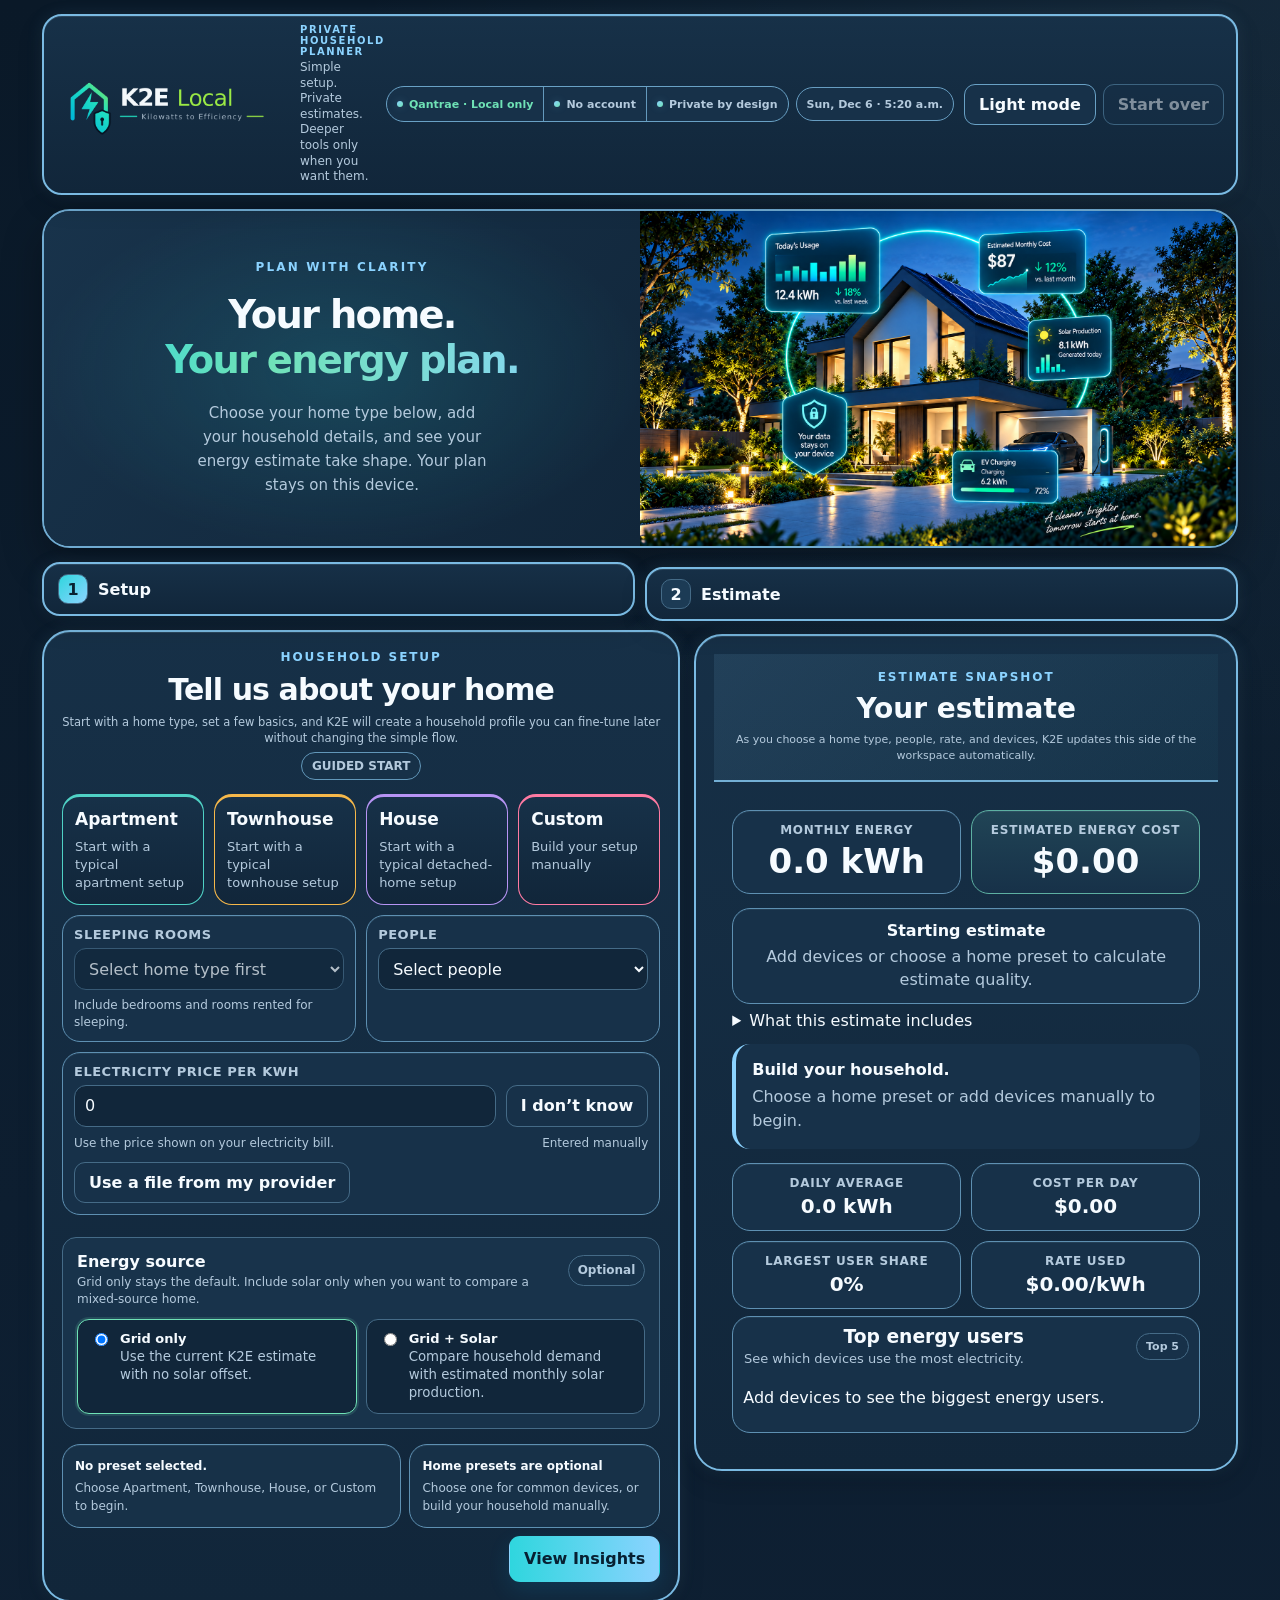
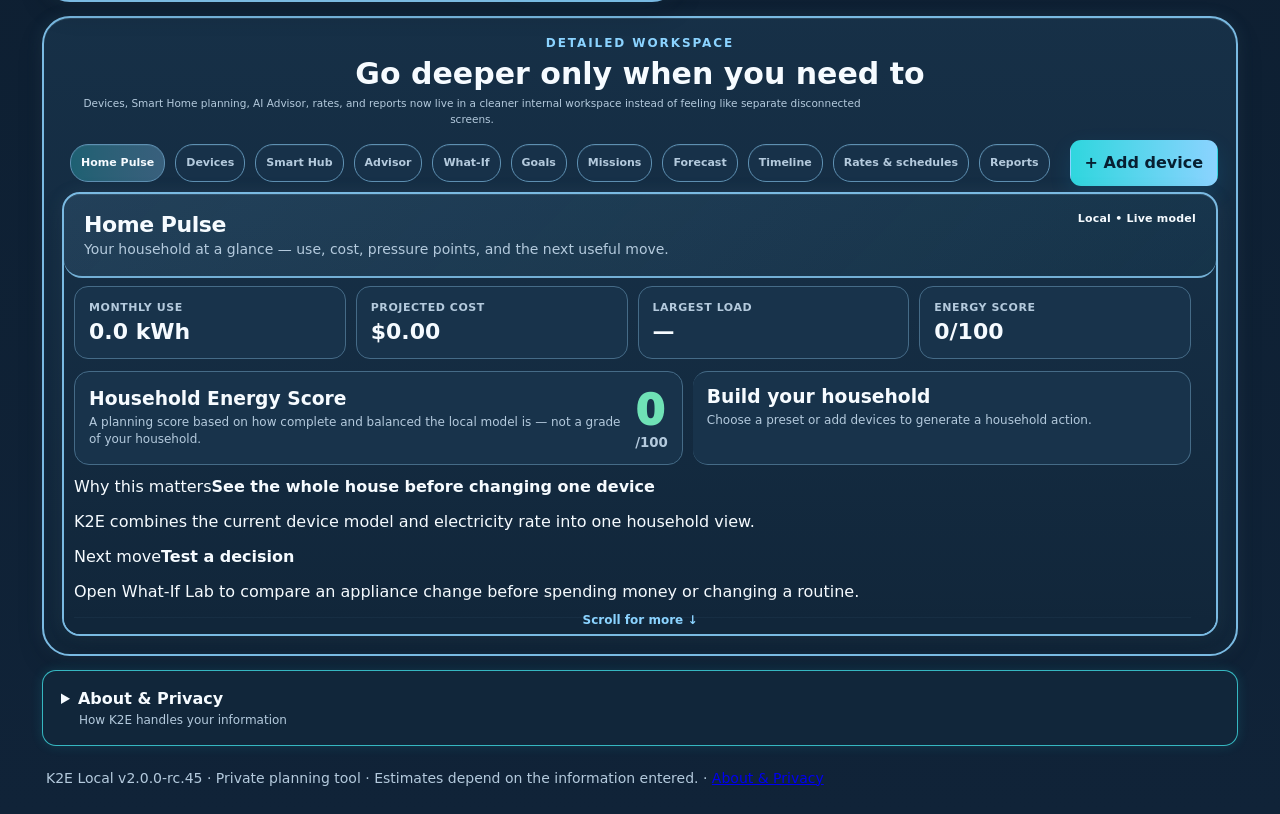
==== app.html @ b2c17e27 "Show yearly costs for always-on devices" ====
<!doctype html>
<html lang="en" data-theme="dark">
<head>
<meta charset="utf-8">
<meta name="viewport" content="width=device-width,initial-scale=1">
<title>K2E Local — Home Energy Planner</title>
<meta name="description" content="A private, local guided home-energy planner with deeper tools available when you need them.">
<link rel="manifest" href="manifest.json">
<link rel="apple-touch-icon" sizes="180x180" href="./apple-touch-icon.png">
<meta name="apple-mobile-web-app-capable" content="yes">
<meta name="apple-mobile-web-app-title" content="K2E Local">
<link rel="stylesheet" href="./assets/k2e-evolution-rc38.css">
<link rel="stylesheet" href="./assets/k2e-advisor-rc39.css">
<link rel="stylesheet" href="./assets/k2e-forecast-rc40.css">
<link rel="stylesheet" href="./assets/k2e-timeline-rc41.css">
<link rel="stylesheet" href="./assets/k2e-smart-hub-rc42.css">
<link rel="stylesheet" href="./assets/k2e-ui-polish-rc43.css">
<link rel="stylesheet" href="./assets/k2e-goals-rc44.css">
<link rel="stylesheet" href="./assets/k2e-consolidation-rc45.css">
<style>
:root{
  --bg:#06111d;--bg2:#091827;--panel:#0b1827;--panel2:#0f2237;--panel3:#122b45;--text:#f6fbff;--muted:#9cb3c8;--line:#264b69;--line2:#356b90;--accent:#6fe2b6;--accent2:#8bd3ff;--accent3:#2fd6de;--shadow:0 18px 40px rgba(0,0,0,.28);--home-apartment:#4fd1c5;--home-townhouse:#f6b84a;--home-house:#b794f4;--home-custom:#8bd3ff;
}
[data-theme="light"]{
  --bg:#eef4f8;--bg2:#f7fbfd;--panel:#ffffff;--panel2:#f4f8fb;--panel3:#eaf3f8;--text:#13253a;--muted:#5d7487;--line:#bdd0dd;--line2:#8ba6bb;--accent:#157f66;--accent2:#1579b3;--accent3:#70a61a;--shadow:0 14px 32px rgba(35,58,80,.11);
}
html,body{max-width:100%;overflow-x:hidden}
*{box-sizing:border-box}html,body{margin:0;min-height:100%;max-width:100%;overflow-x:hidden;font-family:Inter,ui-sans-serif,system-ui,-apple-system,Segoe UI,Roboto,Arial,sans-serif;background:radial-gradient(circle at top right,color-mix(in srgb,var(--accent2) 8%,transparent),transparent 34%),linear-gradient(180deg,var(--bg),var(--bg2));color:var(--text)}button,input,select{font:inherit}button{cursor:pointer}img{max-width:100%;display:block}
.app{max-width:1440px;margin:0 auto;padding:18px 18px 26px}
.topbar{display:grid;grid-template-columns:minmax(0,1fr) auto;gap:14px;align-items:center;padding:10px 14px;border:1px solid color-mix(in srgb,var(--accent2) 38%,var(--line));border-radius:20px;background:linear-gradient(180deg,color-mix(in srgb,var(--panel2) 82%,var(--panel)),var(--panel));box-shadow:0 10px 28px rgba(0,0,0,.20);position:sticky;top:8px;z-index:40}
.brand-block{display:flex;align-items:center;gap:14px;min-width:0}.brand-logo{width:min(230px,40vw);height:auto}.brand-copy{min-width:0}.brand-kicker{display:block;color:var(--accent2);font-size:10px;font-weight:900;letter-spacing:.16em;text-transform:uppercase}.brand-copy p{margin:3px 0 0;color:var(--muted);font-size:12px;max-width:500px;line-height:1.3}
.topbar-right{display:flex;align-items:center;gap:10px;flex-wrap:wrap;justify-content:flex-end}.status-pill{display:inline-flex;align-items:center;gap:6px;min-height:auto;padding:0;border:0;background:transparent;border-radius:0;font-size:11px;font-weight:800;color:var(--muted)}.status-pill::before{content:"";width:6px;height:6px;border-radius:999px;background:linear-gradient(135deg,var(--accent2),var(--accent));box-shadow:0 0 8px color-mix(in srgb,var(--accent2) 24%,transparent)}#shellClock{white-space:nowrap;padding-left:8px;border-left:1px solid var(--line)}#shellClock::before{display:none}
.ghost,.primary,.danger{border:1px solid transparent;border-radius:11px;padding:9px 12px;font-weight:800}.ghost{background:color-mix(in srgb,var(--panel2) 88%,var(--panel));color:var(--text);border-color:var(--line)}.primary{background:linear-gradient(90deg,var(--accent3),var(--accent2));color:#072032;box-shadow:0 8px 22px rgba(0,180,255,.12)}.danger{background:transparent;color:#ff9f9f;border-color:#cf7575}
.overview-grid{display:grid;grid-template-columns:minmax(0,1.18fr) minmax(320px,.82fr);gap:18px;margin:18px 0}
.welcome-panel,.visual-panel,.surface-card,.workspace-shell{border:1px solid color-mix(in srgb,var(--accent2) 30%,var(--line));border-radius:28px;background:linear-gradient(180deg,color-mix(in srgb,var(--panel2) 76%,var(--panel)),var(--panel));box-shadow:var(--shadow)}
.welcome-panel{padding:28px 28px 22px}.welcome-kicker{color:var(--accent2);font-size:13px;font-weight:900;letter-spacing:.18em;text-transform:uppercase}.welcome-panel h1{margin:10px 0 12px;font-size:clamp(42px,5vw,72px);line-height:.98;letter-spacing:-.045em;max-width:760px}.welcome-panel h1 .accent{display:block;background:linear-gradient(95deg,var(--accent3) 0%,var(--accent) 35%,var(--accent2) 100%);-webkit-background-clip:text;background-clip:text;color:transparent}.welcome-panel p{margin:0;max-width:760px;color:var(--muted);font-size:18px;line-height:1.58}.onboard-pills{display:flex;flex-wrap:wrap;gap:10px;margin-top:22px}.onboard-pills span{padding:8px 12px;border:1px solid color-mix(in srgb,var(--accent2) 36%,var(--line));border-radius:999px;background:color-mix(in srgb,var(--panel2) 86%,var(--panel));color:var(--muted);font-size:12px;font-weight:800}
.visual-panel{padding:14px;display:grid;grid-template-rows:auto auto;gap:12px}.visual-stage{min-height:0;aspect-ratio:4/3;border-radius:22px;border:1px solid color-mix(in srgb,var(--accent2) 52%,var(--line));background-color:#07111f;background-image:url('./assets/k2e-local-home-visual-live-dark.png?v=rc45-art5');background-position:center center;background-repeat:no-repeat;background-size:contain;box-shadow:inset 0 0 0 1px rgba(255,255,255,.03)}[data-theme="light"] .visual-stage{background-color:#eef6fb;background-image:url('./assets/k2e-local-home-visual-live-light.png?v=rc45-art5');filter:brightness(1.08) saturate(.96)}.visual-note{display:grid;grid-template-columns:repeat(2,minmax(0,1fr));gap:10px}.note-card{padding:14px 15px;border:1px solid var(--line);border-radius:18px;background:color-mix(in srgb,var(--panel2) 84%,var(--panel))}.note-card span{display:block;color:var(--muted);font-size:12px;font-weight:800;text-transform:uppercase;letter-spacing:.08em}.note-card strong{display:block;margin-top:4px;font-size:16px}.note-card p{margin:6px 0 0;color:var(--muted);font-size:13px;line-height:1.45}
.steps{display:grid;grid-template-columns:repeat(2,1fr);gap:12px;margin:0 0 18px}.step{display:flex;align-items:center;gap:12px;padding:16px 18px;border:1px solid color-mix(in srgb,var(--accent2) 30%,var(--line));border-radius:18px;background:linear-gradient(180deg,color-mix(in srgb,var(--panel2) 76%,var(--panel)),var(--panel));font-weight:800}.step b{display:grid;place-items:center;width:38px;height:38px;border-radius:14px;background:color-mix(in srgb,var(--panel3) 76%,var(--panel));border:1px solid var(--line)}.step.active{border-color:color-mix(in srgb,var(--accent2) 72%,var(--line));box-shadow:0 0 0 2px color-mix(in srgb,var(--accent2) 12%,transparent)}.step.active b{background:linear-gradient(135deg,var(--accent3),var(--accent2));color:#082031}
.main-grid{display:grid;grid-template-columns:minmax(0,1.08fr) minmax(340px,.92fr);gap:18px;align-items:start}
.surface-card{padding:22px}.section-kicker{display:block;color:var(--accent2);font-size:12px;font-weight:900;letter-spacing:.16em;text-transform:uppercase;margin-bottom:8px}.section-head{display:flex;align-items:flex-start;justify-content:space-between;gap:16px;margin-bottom:18px}.section-head h2{margin:0;font-size:clamp(28px,3vw,38px);letter-spacing:-.03em}.section-head p{margin:7px 0 0;color:var(--muted);max-width:720px;line-height:1.5}.section-badge{padding:8px 12px;border-radius:999px;border:1px solid color-mix(in srgb,var(--accent2) 42%,var(--line));background:color-mix(in srgb,var(--panel2) 84%,var(--panel));color:var(--muted);font-size:12px;font-weight:900;text-transform:uppercase;white-space:nowrap}
.screen{display:none}.screen.active{display:block}.setup-layout{display:grid;grid-template-columns:minmax(0,1fr);gap:16px}.choice-grid{display:grid;grid-template-columns:repeat(4,minmax(0,1fr));gap:12px}.choice{border:1px solid var(--line);background:linear-gradient(180deg,color-mix(in srgb,var(--panel2) 84%,var(--panel)),var(--panel));border-radius:18px;padding:18px;text-align:left;color:var(--text);min-height:118px;display:flex;flex-direction:column;justify-content:space-between;transition:border-color .15s ease,transform .15s ease,box-shadow .15s ease}.choice:hover{transform:translateY(-1px);border-color:color-mix(in srgb,var(--accent2) 52%,var(--line))}.choice strong{display:block;font-size:19px}.choice span{display:block;color:var(--muted);margin-top:8px;line-height:1.4}.choice.selected{border-color:color-mix(in srgb,var(--accent2) 72%,var(--line));box-shadow:0 0 0 2px color-mix(in srgb,var(--accent2) 12%,transparent);background:linear-gradient(180deg,color-mix(in srgb,var(--accent2) 8%,var(--panel2)),var(--panel))}
.form-cluster{display:grid;grid-template-columns:repeat(2,minmax(0,1fr));gap:14px;margin-top:2px}.field{padding:14px;border:1px solid var(--line);border-radius:18px;background:color-mix(in srgb,var(--panel2) 86%,var(--panel))}.field label{display:block;font-size:13px;font-weight:900;letter-spacing:.04em;text-transform:uppercase;margin-bottom:8px;color:var(--muted)}.field input,.field select{width:100%;min-height:48px;border:1px solid var(--line);border-radius:12px;background:var(--panel);color:var(--text);padding:11px 12px}.rate-field{grid-column:1/-1}.rate-row{display:flex;gap:10px;align-items:stretch}.rate-row input{flex:1}.rate-meta{display:flex;justify-content:space-between;gap:12px;align-items:flex-start;margin-top:8px;flex-wrap:wrap}.rate-meta .help,.rate-source{margin:0;color:var(--muted);font-size:12px;line-height:1.45}.rate-tools{margin-top:10px}.utility-import,.import-summary{margin-top:12px;padding:14px;border:1px solid var(--line);border-radius:16px;background:color-mix(in srgb,var(--panel) 52%,transparent)}
.setup-summary-grid{display:grid;grid-template-columns:1.15fr .85fr;gap:14px;margin-top:14px}.home-summary,.preset-note{margin:0;padding:16px;border:1px solid var(--line);border-radius:18px;background:color-mix(in srgb,var(--panel2) 84%,var(--panel));color:var(--muted);line-height:1.5}.home-summary strong,.preset-note strong{display:block;color:var(--text);margin-bottom:4px}.actions{display:flex;gap:10px;justify-content:space-between;flex-wrap:wrap;margin-top:18px}.actions button{min-height:48px}
.insight-hero{padding:16px 18px;border:1px solid color-mix(in srgb,var(--accent) 42%,var(--line));border-radius:20px;background:linear-gradient(180deg,color-mix(in srgb,var(--accent) 8%,var(--panel2)),var(--panel));margin-bottom:14px}.insight-hero span{display:block;color:var(--muted);font-size:12px;font-weight:900;letter-spacing:.08em;text-transform:uppercase}.insight-hero strong{display:block;margin-top:6px;font-size:22px}.insight-hero p{margin:8px 0 0;color:var(--muted);line-height:1.5}
.savings-card,.simple-chart,.metric,.estimate-quality,.estimate-details,.estimate-facts .estimate-fact,.review-item,.review-devices,.chip,.device-toggle,.feature-option,.advisor-message,.mini,.mode-pill,.advanced-nav button,.table-wrap,.workspace-card,.workspace-card>header{border-radius:18px}.estimate-panel{position:sticky;top:106px;padding:0;overflow:hidden}.estimate-top{text-align:center;padding:20px 22px;border-bottom:1px solid color-mix(in srgb,var(--accent2) 28%,var(--line));background:linear-gradient(180deg,color-mix(in srgb,var(--accent2) 5%,var(--panel2)),transparent)}.estimate-top h2{margin:0;font-size:30px}.estimate-top p{margin:7px 0 0;color:var(--muted);line-height:1.45}.estimate-body{padding:22px}.estimate-metrics{display:grid;grid-template-columns:repeat(2,minmax(0,1fr));gap:12px;margin-top:10px}.metric{padding:16px;border:1px solid var(--line);background:color-mix(in srgb,var(--panel2) 86%,var(--panel))}.metric span{display:block;color:var(--muted);font-size:12px;font-weight:800;text-transform:uppercase;letter-spacing:.06em}.metric strong{display:block;margin-top:4px;font-size:clamp(30px,3.2vw,42px)}.estimate-quality{margin-top:14px;padding:14px;border:1px solid var(--line);background:color-mix(in srgb,var(--panel2) 86%,var(--panel))}.estimate-quality strong{display:block;margin-bottom:5px}.estimate-quality span{color:var(--muted);line-height:1.45}.insight{margin-top:14px;padding:16px;border-left:4px solid var(--accent2);background:color-mix(in srgb,var(--panel2) 86%,var(--panel));border-radius:18px}.insight strong{display:block;margin-bottom:6px}.insight span{color:var(--muted);line-height:1.5}.estimate-facts{display:grid;grid-template-columns:repeat(2,minmax(0,1fr));gap:10px;margin-top:14px}.estimate-fact{padding:14px;border:1px solid var(--line);background:color-mix(in srgb,var(--panel2) 86%,var(--panel))}.estimate-fact span{display:block;color:var(--muted);font-size:12px;font-weight:800;text-transform:uppercase;letter-spacing:.06em}.estimate-fact strong{display:block;margin-top:4px;font-size:20px}
.simple-chart{margin-top:14px;padding:16px;border:1px solid var(--line);background:color-mix(in srgb,var(--panel2) 86%,var(--panel))}.simple-chart-head{display:flex;justify-content:space-between;align-items:flex-start;gap:12px}.simple-chart-head h3{margin:0 0 4px}.simple-chart-head p{margin:0;color:var(--muted);font-size:13px}.chart-badge{padding:6px 9px;border:1px solid var(--line);border-radius:999px;color:var(--muted);font-size:11px;font-weight:900;white-space:nowrap}.bar-list{display:grid;gap:10px;margin-top:14px}.bar-row{display:grid;grid-template-columns:minmax(90px,.9fr) 1.6fr auto;gap:10px;align-items:center;font-size:13px}.track{height:10px;background:var(--bg);border-radius:999px;overflow:hidden}.fill{height:100%;border-radius:999px;background:linear-gradient(90deg,var(--accent3),var(--accent2))}
.workspace-shell{margin-top:18px;padding:20px;overflow:hidden}.workspace-shell .tools-grid{display:block}.workspace-header{display:flex;justify-content:space-between;gap:16px;align-items:flex-start;margin-bottom:16px}.workspace-header h2{margin:0;font-size:clamp(28px,3vw,36px)}.workspace-header p{margin:7px 0 0;color:var(--muted);max-width:820px;line-height:1.5}.workspace-meta{padding:8px 12px;border:1px solid color-mix(in srgb,var(--accent2) 42%,var(--line));border-radius:999px;background:color-mix(in srgb,var(--panel2) 86%,var(--panel));font-size:12px;font-weight:900;color:var(--muted);white-space:nowrap}
.tools-shell{margin-top:0;border:none;background:transparent;padding:0;box-shadow:none}.tools-shell>.panel{padding:0;border:none;background:transparent;box-shadow:none}.tools-nav-panel{position:relative;overflow:visible;padding:0!important}.tools-nav-row{display:grid;grid-template-columns:minmax(0,1fr) auto;gap:12px;align-items:center}.advanced-nav{display:flex;flex-wrap:wrap;gap:10px}.advanced-nav button{padding:11px 14px;border:1px solid var(--line);background:color-mix(in srgb,var(--panel2) 88%,var(--panel));color:var(--muted);font-weight:800}.advanced-nav button.active{background:linear-gradient(90deg,color-mix(in srgb,var(--accent3) 30%,transparent),color-mix(in srgb,var(--accent2) 30%,transparent));color:var(--text);border-color:color-mix(in srgb,var(--accent2) 64%,var(--line));box-shadow:0 0 0 2px color-mix(in srgb,var(--accent2) 12%,transparent)}.add-device-action{min-height:46px;padding:10px 14px;white-space:nowrap}
.floating-device-picker{position:absolute;top:calc(100% + 12px);right:0;width:min(720px,100%);max-height:420px;overflow:auto;border:1px solid color-mix(in srgb,var(--accent2) 52%,var(--line));border-radius:20px;box-shadow:var(--shadow);background:linear-gradient(180deg,color-mix(in srgb,var(--panel2) 88%,var(--panel)),var(--panel));z-index:30}.device-picker{padding:18px}.picker-grid{display:grid;grid-template-columns:minmax(220px,.85fr) minmax(0,1.15fr);gap:12px;align-items:end}.preset-preview{min-height:48px;padding:12px 14px;border:1px solid var(--line);border-radius:14px;background:color-mix(in srgb,var(--panel2) 84%,var(--panel))}
.adv-section{display:none;margin-top:16px}.adv-section.active{display:block}.workspace-card{border:1px solid color-mix(in srgb,var(--accent2) 30%,var(--line));background:linear-gradient(180deg,color-mix(in srgb,var(--panel2) 74%,var(--panel)),var(--panel));box-shadow:none;overflow:hidden}.workspace-card>header{display:flex;justify-content:space-between;align-items:flex-start;gap:12px;padding:18px 20px;border-bottom:1px solid var(--line);background:color-mix(in srgb,var(--panel2) 88%,var(--panel))}.workspace-card>header h2{margin:0 0 4px;font-size:22px}.workspace-card>header p{margin:0;color:var(--muted);font-size:14px}.scroll-body{padding:18px 20px;max-height:540px;overflow:auto;scrollbar-gutter:stable}.scroll-body.tall{max-height:620px}.table-wrap{overflow:auto;border:1px solid var(--line);background:color-mix(in srgb,var(--panel2) 84%,var(--panel))}table{width:100%;border-collapse:separate;border-spacing:0;min-width:780px}th,td{padding:10px;border-bottom:1px solid var(--line);text-align:left}th{background:color-mix(in srgb,var(--panel2) 92%,var(--panel));position:sticky;top:0;z-index:4}.device-empty-cell{padding:26px!important}.device-empty-cell strong{display:block}.device-empty-cell span{display:block;margin-top:6px;color:var(--muted)}
.footer{padding:24px 4px 6px;color:var(--muted);font-size:14px;text-align:left}
.estimate-panel.results{position:static}
.estimate-metrics .metric:nth-child(2){border-color:color-mix(in srgb,var(--accent) 58%,var(--line));background:linear-gradient(180deg,color-mix(in srgb,var(--accent) 10%,var(--panel2)),color-mix(in srgb,var(--panel2) 86%,var(--panel)))}
.choice[data-home="apartment"]{border-top:3px solid var(--home-apartment)}
.choice[data-home="townhome"]{border-top:3px solid var(--home-townhouse)}
.choice[data-home="house"]{border-top:3px solid var(--home-house)}
.choice[data-home="custom"]{border-top:3px solid var(--home-custom)}
.bar-list .bar-row:nth-child(1) .fill{background:linear-gradient(90deg,#ff7d7d,var(--accent2))}
.bar-list .bar-row:nth-child(2) .fill{background:linear-gradient(90deg,#ffb454,var(--accent2))}
.bar-list .bar-row:nth-child(3) .fill{background:linear-gradient(90deg,var(--accent),var(--accent2))}
.bar-list .bar-row:nth-child(4) .fill{background:linear-gradient(90deg,#b794f4,var(--accent2))}
.bar-list .bar-row:nth-child(5) .fill{background:linear-gradient(90deg,var(--accent2),#73e1ff)}
:focus-visible{outline:2px solid color-mix(in srgb,var(--accent2) 70%,white 30%);outline-offset:2px}
@media(min-width:761px){.choice-grid{grid-template-columns:repeat(4,minmax(0,1fr))}}
@media(prefers-reduced-motion:reduce){*,*::before,*::after{animation:none!important;transition:none!important;scroll-behavior:auto!important}}
/* RC25: mobile width containment for Explore Your Energy */
.table-wrap{width:100%;max-width:100%;min-width:0;overflow-x:auto;overflow-y:auto;-webkit-overflow-scrolling:touch}
.adv-section .workspace-card{height:480px;display:flex;flex-direction:column;min-height:480px}
.adv-section .scroll-body,.adv-section .scroll-body.compact,.adv-section .scroll-body.tall{flex:1 1 auto;min-height:0;max-height:none;overflow:auto}
[data-theme="light"] .welcome-panel,[data-theme="light"] .visual-panel,[data-theme="light"] .surface-card,[data-theme="light"] .workspace-shell,[data-theme="light"] .topbar,[data-theme="light"] .step,[data-theme="light"] .workspace-card{border-color:#839aad}
[data-theme="light"] .status-pill,[data-theme="light"] .section-badge,[data-theme="light"] .onboard-pills span,[data-theme="light"] .note-card,[data-theme="light"] .choice,[data-theme="light"] .field,[data-theme="light"] .home-summary,[data-theme="light"] .preset-note,[data-theme="light"] .metric,[data-theme="light"] .estimate-quality,[data-theme="light"] .simple-chart,[data-theme="light"] .estimate-fact,[data-theme="light"] .ghost,[data-theme="light"] .advanced-nav button,[data-theme="light"] .preset-preview,[data-theme="light"] .utility-import,[data-theme="light"] .import-summary,[data-theme="light"] .workspace-card>header,[data-theme="light"] .table-wrap{border-color:#a6b8c6;background:color-mix(in srgb,#ffffff 92%,var(--panel2));color:var(--text)}
[data-theme="light"] .field input,[data-theme="light"] .field select{background:#fff;border-color:#a6b8c6;color:var(--text)}
@media(max-width:1180px){.overview-grid,.main-grid{grid-template-columns:1fr}.estimate-panel{position:static}.topbar{grid-template-columns:1fr}.topbar-right{justify-content:flex-start}.choice-grid{grid-template-columns:repeat(2,minmax(0,1fr))}.setup-summary-grid{grid-template-columns:1fr}.visual-panel{grid-template-rows:minmax(260px,1fr) auto}}
@media(max-width:760px){.app{padding:8px 8px 18px}.topbar{padding:9px 10px;border-radius:16px;position:static;gap:8px}.brand-block{flex-direction:row;align-items:center;gap:9px}.brand-logo{width:min(176px,52vw)}.brand-copy{display:none}.topbar-right{gap:7px;justify-content:flex-end}.status-pill,#shellClock{display:none}.topbar .ghost,.topbar .danger{padding:8px 10px;min-height:40px}.overview-grid{margin:10px 0 12px;gap:12px}.welcome-panel,.surface-card,.workspace-shell{padding:16px;border-radius:20px}.welcome-panel h1{font-size:clamp(34px,10vw,44px);line-height:1}.welcome-panel p{font-size:15px;line-height:1.5}.onboard-pills{gap:7px;margin-top:16px}.onboard-pills span{padding:7px 9px;font-size:11px}.visual-panel{padding:8px;border-radius:20px;grid-template-rows:auto auto}.visual-stage{min-height:0;aspect-ratio:4/3;border-radius:16px;background-size:contain;background-position:center}.visual-note{grid-template-columns:1fr;gap:8px}.note-card{padding:11px 12px;border-radius:14px}.steps{grid-template-columns:1fr;gap:8px;margin-bottom:12px}.step{padding:12px 14px}.choice-grid,.form-cluster,.estimate-metrics,.estimate-facts,.picker-grid,.tools-nav-row{grid-template-columns:1fr}.choice{min-height:96px;padding:15px}.rate-row{flex-direction:column}.rate-meta{flex-direction:column;align-items:flex-start}.section-head{flex-direction:column;gap:8px}.section-badge{white-space:normal}.estimate-panel{top:auto}.advanced-nav{display:flex;overflow-x:auto;gap:8px;padding-bottom:4px;scroll-snap-type:x proximity;-webkit-overflow-scrolling:touch}.advanced-nav button{flex:0 0 auto;min-width:118px;scroll-snap-align:start}.add-device-action{width:100%}.floating-device-picker{left:0;right:0;width:auto;max-height:360px}.workspace-shell{padding:14px}.scroll-body,.scroll-body.tall{padding:14px}.workspace-card>header{padding:14px}.table-wrap{overflow-x:auto;-webkit-overflow-scrolling:touch}}

/* RC45 portrait compactness + copy cleanup */
.visual-panel{display:block}
.visual-note{display:none!important}
.steps{margin-bottom:12px}
.step{padding:10px 14px}
.step b{width:32px;height:32px;border-radius:11px}
@media(max-width:760px){
  .app{padding:6px 8px 18px}
  .topbar{display:flex;grid-template-columns:none;align-items:center;justify-content:space-between;gap:8px;padding:6px 8px;border-radius:14px;position:sticky;top:4px}
  .brand-block{flex:1 1 auto;min-width:0;gap:0}
  .brand-logo{width:min(168px,56vw);max-width:168px}
  .brand-copy,.status-pill,#shellClock{display:none!important}
  .topbar-right{display:flex;align-items:center;justify-content:flex-end;flex:0 0 auto;gap:6px;flex-wrap:nowrap}
  #themeBtn{min-height:34px;padding:6px 9px;border-radius:10px;font-size:11px;white-space:nowrap}
  #globalReset{min-height:34px;padding:6px 8px;border-radius:10px;font-size:10px;white-space:nowrap}
  .overview-grid{margin:8px 0 10px;gap:10px}
  .welcome-panel{padding:16px 14px 14px}
  .welcome-panel h1{font-size:clamp(32px,9.5vw,42px)}
  .welcome-panel p{font-size:14px;line-height:1.45}
  .onboard-pills{margin-top:12px;gap:6px}
  .visual-panel{padding:8px}
  .visual-stage{aspect-ratio:4/3}
  .steps{grid-template-columns:repeat(2,minmax(0,1fr));gap:6px;margin-bottom:10px}
  .step{padding:8px 10px;gap:8px;font-size:12px}
  .step b{width:28px;height:28px;border-radius:9px;font-size:11px}
}



/* RC45 household identity accent system — review build */
:root{
  --household-accent:var(--accent2);
  --household-accent-2:var(--accent);
  --household-accent-soft:color-mix(in srgb,var(--household-accent) 12%,transparent);
  --household-accent-line:color-mix(in srgb,var(--household-accent) 48%,var(--line));
}
html[data-household="apartment"]{--household-accent:#4fd1c5;--household-accent-2:#27b8d1}
html[data-household="townhome"]{--household-accent:#f6b84a;--household-accent-2:#f08a4b}
html[data-household="house"]{--household-accent:#b794f4;--household-accent-2:#8f7cf3}
html[data-household="custom"]{--household-accent:#ff7aa2;--household-accent-2:#ff9a62}
html[data-household]{transition:background-color .22s ease}
html[data-household] body{background:radial-gradient(circle at top right,color-mix(in srgb,var(--household-accent) 10%,transparent),transparent 35%),linear-gradient(180deg,var(--bg),var(--bg2))}
html[data-household] .topbar{border-color:var(--household-accent-line);box-shadow:0 10px 28px rgba(0,0,0,.20),0 0 24px color-mix(in srgb,var(--household-accent) 12%,transparent)}
html[data-household] .brand-kicker,html[data-household] .section-kicker{color:var(--household-accent)}
html[data-household] .status-pill::before{background:linear-gradient(135deg,var(--household-accent-2),var(--household-accent));box-shadow:0 0 8px color-mix(in srgb,var(--household-accent) 28%,transparent)}
html[data-household] .primary{background:linear-gradient(90deg,var(--household-accent-2),var(--household-accent));box-shadow:0 8px 22px color-mix(in srgb,var(--household-accent) 18%,transparent)}
html[data-household] .step.active{border-color:color-mix(in srgb,var(--household-accent) 72%,var(--line));box-shadow:0 0 0 2px color-mix(in srgb,var(--household-accent) 12%,transparent)}
html[data-household] .step.active b{background:linear-gradient(135deg,var(--household-accent-2),var(--household-accent));color:#082031}
html[data-household] .choice.selected{border-color:color-mix(in srgb,var(--household-accent) 76%,var(--line));box-shadow:0 0 0 2px color-mix(in srgb,var(--household-accent) 15%,transparent);background:linear-gradient(180deg,color-mix(in srgb,var(--household-accent) 10%,var(--panel2)),var(--panel))}
html[data-household] .field input:focus,html[data-household] .field select:focus{outline:2px solid color-mix(in srgb,var(--household-accent) 64%,transparent);outline-offset:1px;border-color:var(--household-accent)}
html[data-household] .estimate-top{border-bottom-color:color-mix(in srgb,var(--household-accent) 34%,var(--line));background:linear-gradient(180deg,color-mix(in srgb,var(--household-accent) 7%,var(--panel2)),transparent)}
html[data-household] .estimate-metrics .metric:nth-child(1),html[data-household] .estimate-metrics .metric:nth-child(2){border-color:color-mix(in srgb,var(--household-accent) 44%,var(--line))}
html[data-household] .estimate-metrics .metric:nth-child(2){background:linear-gradient(180deg,color-mix(in srgb,var(--household-accent) 10%,var(--panel2)),color-mix(in srgb,var(--panel2) 86%,var(--panel)))}
html[data-household] .insight{border-left-color:var(--household-accent)}
html[data-household] .fill{background:linear-gradient(90deg,var(--household-accent-2),var(--household-accent))}
html[data-household] .advanced-nav button.active{background:linear-gradient(90deg,color-mix(in srgb,var(--household-accent-2) 28%,transparent),color-mix(in srgb,var(--household-accent) 28%,transparent));border-color:color-mix(in srgb,var(--household-accent) 66%,var(--line));box-shadow:0 0 0 2px color-mix(in srgb,var(--household-accent) 12%,transparent)}
html[data-household] .section-badge,html[data-household] .chart-badge{border-color:color-mix(in srgb,var(--household-accent) 42%,var(--line))}
html[data-household] .footer{border-top:1px solid color-mix(in srgb,var(--household-accent) 28%,transparent);color:color-mix(in srgb,var(--household-accent) 36%,var(--muted));margin-top:12px}
html[data-household] .visual-stage{border-color:color-mix(in srgb,var(--household-accent) 48%,var(--line));box-shadow:inset 0 0 0 1px rgba(255,255,255,.03),0 0 22px color-mix(in srgb,var(--household-accent) 8%,transparent)}

/* RC45 household identity accent system — expanded visual pass */
html[data-household] .welcome-panel,
html[data-household] .visual-panel,
html[data-household] .surface-card,
html[data-household] .workspace-shell{border-color:color-mix(in srgb,var(--household-accent) 48%,var(--line));box-shadow:var(--shadow),0 0 24px color-mix(in srgb,var(--household-accent) 7%,transparent)}
html[data-household] .welcome-panel{background:linear-gradient(145deg,color-mix(in srgb,var(--household-accent) 7%,var(--panel2)),var(--panel) 62%)}
html[data-household] .welcome-panel h1 .accent{background:linear-gradient(95deg,var(--household-accent-2) 0%,var(--household-accent) 55%,color-mix(in srgb,var(--household-accent) 72%,#ffffff) 100%);-webkit-background-clip:text;background-clip:text;color:transparent}
html[data-household] .onboard-pills span,
html[data-household] .field,
html[data-household] .home-summary,
html[data-household] .preset-note,
html[data-household] .metric,
html[data-household] .estimate-quality,
html[data-household] .simple-chart,
html[data-household] .estimate-fact,
html[data-household] .workspace-card,
html[data-household] .table-wrap,
html[data-household] .utility-import,
html[data-household] .import-summary,
html[data-household] .ghost,
html[data-household] .advanced-nav button{border-color:color-mix(in srgb,var(--household-accent) 30%,var(--line))}
html[data-household] .simple-chart,
html[data-household] .estimate-quality,
html[data-household] .home-summary,
html[data-household] .preset-note{background:linear-gradient(180deg,color-mix(in srgb,var(--household-accent) 5%,var(--panel2)),color-mix(in srgb,var(--panel2) 86%,var(--panel)))}
html[data-household] .workspace-card>header{border-bottom-color:color-mix(in srgb,var(--household-accent) 30%,var(--line));background:linear-gradient(90deg,color-mix(in srgb,var(--household-accent) 6%,var(--panel2)),color-mix(in srgb,var(--panel2) 88%,var(--panel)))}
html[data-household] .section-head h2,html[data-household] .estimate-top h2,html[data-household] .simple-chart-head h3{text-shadow:0 0 18px color-mix(in srgb,var(--household-accent) 9%,transparent)}
html[data-household] .section-badge,html[data-household] .chart-badge,html[data-household] .onboard-pills span{border-color:color-mix(in srgb,var(--household-accent) 44%,var(--line))}
html[data-household] .estimate-panel,html[data-household] .setup-panel{border-color:color-mix(in srgb,var(--household-accent) 52%,var(--line))}
html[data-household] .insight-hero{border-color:color-mix(in srgb,var(--household-accent) 52%,var(--line));background:linear-gradient(180deg,color-mix(in srgb,var(--household-accent) 9%,var(--panel2)),var(--panel))}
html[data-household] .actions .ghost:hover,html[data-household] .advanced-nav button:hover{border-color:color-mix(in srgb,var(--household-accent) 66%,var(--line))}
html[data-household] .track{outline:1px solid color-mix(in srgb,var(--household-accent) 13%,var(--line));outline-offset:-1px}
html[data-household] .visual-panel{background:linear-gradient(180deg,color-mix(in srgb,var(--household-accent) 5%,var(--panel2)),var(--panel))}
html[data-household] .visual-stage{border-width:1.5px}
html[data-household] .footer{border-top-color:color-mix(in srgb,var(--household-accent) 44%,transparent)}

/* Top energy users: rank/device colors remain independent of household theme. */
.bar-list .bar-row:nth-child(1) .fill,html[data-household] .bar-list .bar-row:nth-child(1) .fill{background:linear-gradient(90deg,#ff5f6d,#ff8a5b)!important}
.bar-list .bar-row:nth-child(2) .fill,html[data-household] .bar-list .bar-row:nth-child(2) .fill{background:linear-gradient(90deg,#f6b84a,#ffd166)!important}
.bar-list .bar-row:nth-child(3) .fill,html[data-household] .bar-list .bar-row:nth-child(3) .fill{background:linear-gradient(90deg,#45d6a8,#72e6c0)!important}
.bar-list .bar-row:nth-child(4) .fill,html[data-household] .bar-list .bar-row:nth-child(4) .fill{background:linear-gradient(90deg,#9b7cf6,#c09cff)!important}
.bar-list .bar-row:nth-child(5) .fill,html[data-household] .bar-list .bar-row:nth-child(5) .fill{background:linear-gradient(90deg,#4aa8ff,#73d6ff)!important}
.bar-list .bar-row:nth-child(6) .fill,html[data-household] .bar-list .bar-row:nth-child(6) .fill{background:linear-gradient(90deg,#ff7aa2,#ff9fc0)!important}
.bar-list .bar-row:nth-child(7) .fill,html[data-household] .bar-list .bar-row:nth-child(7) .fill{background:linear-gradient(90deg,#36c7d0,#6fe0e6)!important}
.bar-list .bar-row:nth-child(8) .fill,html[data-household] .bar-list .bar-row:nth-child(8) .fill{background:linear-gradient(90deg,#a8c957,#c7e27a)!important}



/* RC45 final light-mode contrast pass */
[data-theme="light"]{
  --bg:#e9f0f5;
  --bg2:#f7fafc;
  --panel:#ffffff;
  --panel2:#f2f6f9;
  --panel3:#e4edf3;
  --text:#081a2b;
  --muted:#40576a;
  --line:#819bad;
  --line2:#5f7b90;
  --shadow:0 14px 32px rgba(31,52,70,.14);
}
[data-theme="light"] body{color:var(--text)}
[data-theme="light"] .topbar,
[data-theme="light"] .welcome-panel,
[data-theme="light"] .visual-panel,
[data-theme="light"] .surface-card,
[data-theme="light"] .workspace-shell,
[data-theme="light"] .step,
[data-theme="light"] .workspace-card{border-width:2px;border-color:#7893a7;box-shadow:0 14px 30px rgba(42,66,84,.11)}
[data-theme="light"] .choice,
[data-theme="light"] .field,
[data-theme="light"] .home-summary,
[data-theme="light"] .preset-note,
[data-theme="light"] .metric,
[data-theme="light"] .estimate-quality,
[data-theme="light"] .simple-chart,
[data-theme="light"] .estimate-fact,
[data-theme="light"] .ghost,
[data-theme="light"] .advanced-nav button,
[data-theme="light"] .preset-preview,
[data-theme="light"] .utility-import,
[data-theme="light"] .import-summary,
[data-theme="light"] .table-wrap,
[data-theme="light"] .workspace-card>header,
[data-theme="light"] .section-badge,
[data-theme="light"] .chart-badge,
[data-theme="light"] .onboard-pills span{border-width:1.5px;border-color:#91a7b7}
[data-theme="light"] .field input,
[data-theme="light"] .field select{border-width:1.5px;border-color:#849daf;background:#fff;color:#081a2b;font-weight:650}
[data-theme="light"] .visual-stage{border-width:2px;border-color:#7893a7;box-shadow:inset 0 0 0 1px rgba(8,26,43,.05),0 8px 20px rgba(42,66,84,.08)}
[data-theme="light"] .welcome-panel p,
[data-theme="light"] .section-head p,
[data-theme="light"] .workspace-header p,
[data-theme="light"] .workspace-card>header p,
[data-theme="light"] .choice span,
[data-theme="light"] .field label,
[data-theme="light"] .rate-meta .help,
[data-theme="light"] .rate-source,
[data-theme="light"] .home-summary,
[data-theme="light"] .preset-note,
[data-theme="light"] .simple-chart-head p,
[data-theme="light"] .chart-badge,
[data-theme="light"] .section-badge,
[data-theme="light"] .footer{color:#3d5568}
[data-theme="light"] h1,
[data-theme="light"] h2,
[data-theme="light"] h3,
[data-theme="light"] strong,
[data-theme="light"] th,
[data-theme="light"] td{color:#081a2b}
[data-theme="light"] .section-kicker,
[data-theme="light"] .welcome-kicker,
[data-theme="light"] .brand-kicker{font-weight:950}
[data-theme="light"] .ghost,
[data-theme="light"] .advanced-nav button{color:#19364a;font-weight:850}
[data-theme="light"] .step{color:#10283a;font-weight:850}
[data-theme="light"] .footer{font-weight:650}
[data-theme="light"][data-household] .topbar,
[data-theme="light"][data-household] .welcome-panel,
[data-theme="light"][data-household] .visual-panel,
[data-theme="light"][data-household] .surface-card,
[data-theme="light"][data-household] .workspace-shell,
[data-theme="light"][data-household] .workspace-card{border-color:color-mix(in srgb,var(--household-accent) 62%,#657f92);box-shadow:0 14px 30px rgba(42,66,84,.10),0 0 0 1px color-mix(in srgb,var(--household-accent) 14%,transparent)}
[data-theme="light"][data-household] .choice.selected,
[data-theme="light"][data-household] .step.active,
[data-theme="light"][data-household] .estimate-panel,
[data-theme="light"][data-household] .setup-panel,
[data-theme="light"][data-household] .insight-hero,
[data-theme="light"][data-household] .visual-stage{border-width:2px;border-color:color-mix(in srgb,var(--household-accent) 76%,#526f84)}
[data-theme="light"][data-household] .field,
[data-theme="light"][data-household] .metric,
[data-theme="light"][data-household] .estimate-quality,
[data-theme="light"][data-household] .simple-chart,
[data-theme="light"][data-household] .home-summary,
[data-theme="light"][data-household] .preset-note,
[data-theme="light"][data-household] .workspace-card>header,
[data-theme="light"][data-household] .advanced-nav button{border-color:color-mix(in srgb,var(--household-accent) 42%,#819bad)}
[data-theme="light"][data-household] .primary{color:#071b28;font-weight:900;box-shadow:0 8px 20px color-mix(in srgb,var(--household-accent) 24%,rgba(37,58,74,.12))}
[data-theme="light"][data-household] .section-kicker,
[data-theme="light"][data-household] .brand-kicker{color:color-mix(in srgb,var(--household-accent) 82%,#18384d)}



/* RC45 final header consistency + interaction polish */
#globalReset{min-width:86px;transition:border-color .22s ease,box-shadow .22s ease,background-color .22s ease,color .22s ease,opacity .22s ease}
#globalReset:disabled{opacity:.48;cursor:default;box-shadow:none}
#globalReset[data-confirm="true"]{border-color:#cf7575;box-shadow:0 0 0 2px color-mix(in srgb,#cf7575 18%,transparent)}
.topbar,.welcome-panel,.visual-panel,.surface-card,.workspace-shell,.workspace-card,.step,.choice,.field,.metric,.estimate-quality,.simple-chart,.estimate-fact,.advanced-nav button,.visual-stage,.footer{transition:border-color .22s ease,box-shadow .22s ease,background-color .22s ease,color .22s ease}
[data-theme="light"][data-household] .choice.selected,
[data-theme="light"][data-household] .step.active{border-color:color-mix(in srgb,var(--household-accent) 84%,#47677d);box-shadow:0 0 0 2px color-mix(in srgb,var(--household-accent) 18%,transparent),0 8px 18px rgba(42,66,84,.08)}
@media(max-width:760px){
  #themeBtn,#globalReset{min-height:40px;padding:7px 9px}
  #globalReset{min-width:76px}
  .overview-grid{gap:12px;margin-bottom:12px}
  .main-grid{gap:12px}
}
.qantrae-status{color:var(--accent);font-weight:900}.backup-panel{margin-top:18px;padding:16px;border:1px solid color-mix(in srgb,var(--accent2) 38%,var(--line));border-radius:18px;background:color-mix(in srgb,var(--panel2) 86%,var(--panel))}.backup-panel h3{margin:0}.backup-panel p{margin:7px 0 0;color:var(--muted);line-height:1.5}.backup-actions{display:flex;gap:10px;flex-wrap:wrap;margin-top:14px}.backup-status{margin-top:12px;padding:11px 12px;border:1px solid var(--line);border-radius:12px;color:var(--muted);font-size:13px;line-height:1.45}.backup-status.success{border-color:color-mix(in srgb,var(--accent) 62%,var(--line));color:var(--text)}.backup-status.error{border-color:#cf7575;color:#ffb5b5}.backup-confirm{margin-top:10px}.backup-confirm[hidden]{display:none}.visually-hidden{position:absolute!important;width:1px!important;height:1px!important;padding:0!important;margin:-1px!important;overflow:hidden!important;clip:rect(0,0,0,0)!important;white-space:nowrap!important;border:0!important}

/* The approved full scene lives inside the welcome hero; there is no separate artwork card. */
.overview-grid{grid-template-columns:minmax(0,1fr)}
.overview-grid .welcome-panel{display:grid;grid-template-columns:minmax(0,1fr) min(46%,520px);align-items:center;gap:0;padding:0;overflow:hidden}
.welcome-copy{min-width:0;padding:18px 22px}
.hero-artwork{display:block;width:100%;height:auto;max-height:none;object-fit:contain;justify-self:end;align-self:center}
@media(min-width:901px) and (max-width:1180px){.welcome-copy{padding:14px 17px}.welcome-panel h1{font-size:clamp(32px,3.2vw,40px)}.welcome-panel p{font-size:14px;line-height:1.4}.onboard-pills{margin-top:10px;gap:6px}.onboard-pills span{padding:5px 8px;font-size:11px}}
@media(max-width:900px){.overview-grid .welcome-panel{display:block}.hero-artwork{width:min(100%,520px);margin-left:auto}}
@media(max-width:760px){.welcome-copy{padding:16px 14px 12px}}

/* Stronger panel outlines, using the selected home's existing accent color. */
.topbar,.welcome-panel,.visual-panel,.surface-card,.workspace-shell,.workspace-card,.step{
  border-width:2px;
  border-color:color-mix(in srgb,var(--accent2) 62%,var(--line));
}
.field,.home-summary,.preset-note,.metric,.estimate-quality,.simple-chart,.estimate-fact,
.table-wrap,.utility-import,.import-summary,.backup-panel,.advanced-nav button{
  border-width:1.5px;
  border-color:color-mix(in srgb,var(--accent2) 40%,var(--line));
}
.workspace-card>header,.estimate-top{border-bottom-width:2px;border-bottom-color:color-mix(in srgb,var(--accent2) 50%,var(--line))}
html[data-household] .topbar,html[data-household] .welcome-panel,html[data-household] .visual-panel,
html[data-household] .surface-card,html[data-household] .workspace-shell,html[data-household] .workspace-card,
html[data-household] .step{border-color:color-mix(in srgb,var(--household-accent) 82%,var(--line))}
html[data-household] .field,html[data-household] .home-summary,html[data-household] .preset-note,
html[data-household] .metric,html[data-household] .estimate-quality,html[data-household] .simple-chart,
html[data-household] .estimate-fact,html[data-household] .table-wrap,html[data-household] .utility-import,
html[data-household] .import-summary,html[data-household] .backup-panel,
html[data-household] .advanced-nav button{border-color:color-mix(in srgb,var(--household-accent) 60%,var(--line))}
html[data-household] .workspace-card>header,html[data-household] .estimate-top{
  border-bottom-color:color-mix(in srgb,var(--household-accent) 70%,var(--line));
}
[data-theme="light"] .topbar,[data-theme="light"] .welcome-panel,[data-theme="light"] .visual-panel,
[data-theme="light"] .surface-card,[data-theme="light"] .workspace-shell,[data-theme="light"] .workspace-card,
[data-theme="light"] .step{border-color:#607f96}
[data-theme="light"] .field,[data-theme="light"] .home-summary,[data-theme="light"] .preset-note,
[data-theme="light"] .metric,[data-theme="light"] .estimate-quality,[data-theme="light"] .simple-chart,
[data-theme="light"] .estimate-fact,[data-theme="light"] .table-wrap,[data-theme="light"] .utility-import,
[data-theme="light"] .import-summary,[data-theme="light"] .backup-panel,
[data-theme="light"] .advanced-nav button{border-color:#7895a9}
[data-theme="light"][data-household] .topbar,[data-theme="light"][data-household] .welcome-panel,
[data-theme="light"][data-household] .visual-panel,[data-theme="light"][data-household] .surface-card,
[data-theme="light"][data-household] .workspace-shell,[data-theme="light"][data-household] .workspace-card,
[data-theme="light"][data-household] .step{border-color:color-mix(in srgb,var(--household-accent) 82%,#506c81)}
[data-theme="light"][data-household] .field,[data-theme="light"][data-household] .home-summary,
[data-theme="light"][data-household] .preset-note,[data-theme="light"][data-household] .metric,
[data-theme="light"][data-household] .estimate-quality,[data-theme="light"][data-household] .simple-chart,
[data-theme="light"][data-household] .estimate-fact,[data-theme="light"][data-household] .table-wrap,
[data-theme="light"][data-household] .utility-import,[data-theme="light"][data-household] .import-summary,
[data-theme="light"][data-household] .backup-panel,[data-theme="light"][data-household] .advanced-nav button{
  border-color:color-mix(in srgb,var(--household-accent) 64%,#6c879a);
}

/* Give each header status and action its own visible space. */
.topbar-right{display:flex;align-items:center;justify-content:flex-end;gap:10px;min-width:0}
.topbar-status,.topbar-actions{display:flex;align-items:center;flex-wrap:wrap;gap:7px}
.topbar-actions{flex-wrap:nowrap}
.topbar .status-pill{display:inline-flex;min-height:34px;padding:6px 10px;border:1.5px solid color-mix(in srgb,var(--accent2) 48%,var(--line));border-radius:10px;background:color-mix(in srgb,var(--panel2) 86%,var(--panel));white-space:nowrap}
.topbar #shellClock{padding:6px 10px;border:1.5px solid color-mix(in srgb,var(--accent2) 48%,var(--line))}
.topbar-actions .ghost{min-height:34px;border-width:1.5px;border-color:color-mix(in srgb,var(--accent2) 52%,var(--line))}
html[data-household] .topbar .status-pill,html[data-household] .topbar #shellClock,
html[data-household] .topbar-actions .ghost{border-color:color-mix(in srgb,var(--household-accent) 62%,var(--line))}
[data-theme="light"] .topbar .status-pill,[data-theme="light"] .topbar #shellClock,
[data-theme="light"] .topbar-actions .ghost{border-color:#7895a9;background:#fff}
[data-theme="light"][data-household] .topbar .status-pill,
[data-theme="light"][data-household] .topbar #shellClock,
[data-theme="light"][data-household] .topbar-actions .ghost{
  border-color:color-mix(in srgb,var(--household-accent) 68%,#66859b);
}
@media(max-width:760px){
  .topbar{display:grid;grid-template-columns:minmax(0,1fr) auto;align-items:center}
  .brand-block{grid-column:1;grid-row:1}
  .brand-logo{width:min(140px,34vw)}
  .topbar-right{display:contents!important}
  .topbar-actions{grid-column:2;grid-row:1;gap:5px}
  .topbar-status{grid-column:1/-1;grid-row:2;justify-content:flex-start;gap:5px}
  .topbar .status-pill,.topbar #shellClock{display:inline-flex!important;min-height:28px;padding:4px 7px;font-size:10px}
  .topbar-actions #themeBtn,.topbar-actions #globalReset{min-height:34px;padding:5px 7px;font-size:10px}
}

.adv-section .workspace-card{position:relative}
.adv-section .workspace-card.has-scroll-more::after{
  content:"Scroll for more ↓";
  position:absolute;bottom:0;left:0;right:0;z-index:5;pointer-events:none;
  padding:17px 12px 7px;text-align:center;font-size:12px;font-weight:900;
  color:var(--accent2);background:linear-gradient(transparent,var(--panel) 64%);
}
html[data-household] .workspace-card.has-scroll-more::after{color:var(--household-accent)}
[data-theme="light"] .workspace-card.has-scroll-more::after{background:linear-gradient(transparent,#fff 64%)}
.field-hint{display:block;margin-top:7px;color:var(--muted);font-size:12px;line-height:1.35}

/* K2E light-mode polish pass — visual only; dark mode and application logic remain unchanged. */
[data-theme="light"]{--bg:#edf5fa;--bg2:#f9fcfe;--panel:#ffffff;--panel2:#f4f9fc;--panel3:#e8f3f9;--text:#081a2b;--muted:#405b70;--line:#79a5bd;--line2:#367da5;--accent:#0b8b6d;--accent2:#0b73b7;--accent3:#4a9f12;--shadow:0 16px 34px rgba(35,64,86,.13)}
[data-theme="light"] body{background:radial-gradient(circle at 88% 8%,rgba(11,115,183,.10),transparent 28%),radial-gradient(circle at 10% 20%,rgba(74,159,18,.055),transparent 24%),linear-gradient(180deg,#edf5fa,#fbfdff 46%,#eef6fa)}
.trust-strip{display:flex;align-items:center;gap:0;min-width:0}
.trust-strip .status-pill{border:0!important;background:transparent!important;border-radius:0!important;box-shadow:none!important}
.trust-strip .status-pill + .status-pill{border-left:1px solid color-mix(in srgb,var(--accent2) 44%,var(--line))!important}
[data-theme="light"] .topbar{border-width:2px;border-color:#168fc7;background:linear-gradient(180deg,rgba(255,255,255,.98),rgba(247,251,254,.98));box-shadow:0 14px 30px rgba(27,70,98,.13),0 0 0 1px rgba(22,143,199,.05)}
[data-theme="light"] .brand-logo{filter:drop-shadow(0 1px 0 rgba(7,30,47,.35)) drop-shadow(0 3px 7px rgba(7,68,98,.16))}
[data-theme="light"] .brand-kicker{color:#075f98}
[data-theme="light"] .brand-copy p{color:#38566d}
[data-theme="light"] .trust-strip{border:1.75px solid #438fb8;border-radius:999px;background:#fafdff;box-shadow:0 5px 14px rgba(26,73,103,.07);overflow:hidden}
[data-theme="light"] .trust-strip .status-pill{color:#17384f;padding:6px 11px!important;font-weight:850}
[data-theme="light"] .trust-strip .qantrae-status{color:#087e62}
[data-theme="light"] .topbar #shellClock{border:1.6px solid #6d9fbb!important;border-radius:999px!important;background:#f9fcfe!important;color:#244a63;font-weight:800;box-shadow:0 4px 12px rgba(26,73,103,.06)}
[data-theme="light"] .topbar-actions .ghost{border-width:1.75px;border-color:#4e91b6;background:#fafdff;color:#0d3451;box-shadow:0 5px 14px rgba(26,73,103,.07)}
[data-theme="light"] #themeBtn{border-color:#168fc7;box-shadow:0 0 0 1px rgba(22,143,199,.06),0 6px 16px rgba(22,143,199,.10)}
[data-theme="light"] .welcome-panel,[data-theme="light"] .visual-panel,[data-theme="light"] .surface-card,[data-theme="light"] .workspace-shell,[data-theme="light"] .workspace-card{border-width:1.75px;border-color:#739db5;background:linear-gradient(180deg,#ffffff,#f8fbfd);box-shadow:0 14px 30px rgba(42,66,84,.11),0 0 0 1px rgba(63,121,154,.045)}
[data-theme="light"] .steps .step{border-width:1.75px;border-color:#78a1b8;background:#f9fcfe}
[data-theme="light"] .step.active{border-color:#168fc7;box-shadow:0 0 0 2px rgba(22,143,199,.10),0 8px 18px rgba(42,66,84,.08)}
[data-theme="light"] .onboard-pills span,[data-theme="light"] .choice,[data-theme="light"] .field,[data-theme="light"] .home-summary,[data-theme="light"] .preset-note,[data-theme="light"] .metric,[data-theme="light"] .estimate-quality,[data-theme="light"] .simple-chart,[data-theme="light"] .estimate-fact,[data-theme="light"] .note-card,[data-theme="light"] .preset-preview,[data-theme="light"] .utility-import,[data-theme="light"] .import-summary,[data-theme="light"] .backup-panel,[data-theme="light"] .backup-status,[data-theme="light"] .table-wrap,[data-theme="light"] .workspace-card>header{border-color:#8aaabd;background:#fbfdff;color:#0c2537}
[data-theme="light"] .choice:hover,[data-theme="light"] .advanced-nav button:hover,[data-theme="light"] .ghost:hover{border-color:#168fc7;box-shadow:0 6px 16px rgba(22,143,199,.09)}
[data-theme="light"] .choice.selected{border-width:2px;border-color:#168fc7;box-shadow:0 0 0 2px rgba(22,143,199,.10),0 8px 18px rgba(42,66,84,.08)}
[data-theme="light"] .field input,[data-theme="light"] .field select{border-width:1.6px;border-color:#7f9fb2;background:#fff;color:#081a2b}
[data-theme="light"] .primary{color:#061a26;font-weight:900;box-shadow:0 9px 21px rgba(30,116,136,.16)}
[data-theme="light"] .welcome-kicker,[data-theme="light"] .section-kicker,[data-theme="light"] .brand-kicker{color:#096ca8}
[data-theme="light"] .welcome-panel p,[data-theme="light"] .section-head p,[data-theme="light"] .workspace-header p,[data-theme="light"] .workspace-card>header p,[data-theme="light"] .choice span,[data-theme="light"] .field label,[data-theme="light"] .field-hint,[data-theme="light"] .rate-meta .help,[data-theme="light"] .rate-source,[data-theme="light"] .home-summary,[data-theme="light"] .preset-note,[data-theme="light"] .simple-chart-head p,[data-theme="light"] .chart-badge,[data-theme="light"] .section-badge,[data-theme="light"] .footer{color:#3a556a}
[data-theme="light"] .visual-stage{border-width:2px;border-color:#7199b0;box-shadow:inset 0 0 0 1px rgba(8,26,43,.045),0 9px 22px rgba(42,66,84,.09)}
[data-theme="light"] .footer{margin-top:14px;padding-top:18px;border-top:1.5px solid #89a9bb;color:#365267;font-weight:700}
@media(max-width:760px){.topbar-status{display:grid!important;grid-template-columns:minmax(0,1fr);justify-items:start;gap:6px!important;width:100%}.trust-strip{width:100%;display:grid;grid-template-columns:repeat(3,minmax(0,1fr))}.trust-strip .status-pill{justify-content:center;text-align:center;min-width:0!important;padding:5px 5px!important;font-size:10px!important}#shellClock{justify-self:start}[data-theme="light"] .topbar{border-color:#158fc8}}

/* Locked header frame shared by both themes. */
.trust-strip{border:1.5px solid color-mix(in srgb,var(--accent2) 52%,var(--line));border-radius:999px;background:color-mix(in srgb,var(--panel2) 86%,var(--panel));overflow:hidden}
.topbar #shellClock{border-radius:999px}

.privacy-card{margin-top:14px;border:1.5px solid rgba(65,224,231,.78);border-radius:14px;background:var(--panel);box-shadow:0 0 12px rgba(33,213,219,.15);scroll-margin-top:16px}
.privacy-card summary{padding:16px 18px;cursor:pointer;font-weight:800;color:var(--text);line-height:1.5}
.privacy-card summary span{display:block;margin-left:18px;font-size:12px;font-weight:400;color:var(--muted)}
.privacy-card summary:focus-visible{outline:2px solid var(--accent2);outline-offset:3px;border-radius:12px}
.privacy-content{display:grid;grid-template-columns:repeat(2,minmax(0,1fr));gap:10px;padding:0 12px 12px}
.privacy-content article{padding:14px;border:1px solid rgba(65,224,231,.65);border-radius:12px}
.privacy-content article:last-child{grid-column:1/-1}
.privacy-content h2{font-size:15px;margin:0 0 8px}.privacy-content p{margin:0;color:var(--muted);font-size:14px;line-height:1.55}
[data-theme="light"] .privacy-card,[data-theme="light"] .privacy-content article{border-color:rgba(0,120,130,.72)}
@media(max-width:600px){.privacy-content{grid-template-columns:1fr}}

/* Approved planner hero: frame every text block. */
.overview-grid .welcome-panel .welcome-copy{display:flex;flex-direction:column;gap:10px;min-width:0}
.overview-grid .welcome-panel .welcome-copy>.welcome-kicker,
.overview-grid .welcome-panel .welcome-copy>h1,
.overview-grid .welcome-panel .welcome-copy>p,
.overview-grid .welcome-panel .welcome-copy .onboard-pills>span{box-sizing:border-box;max-width:100%;margin:0;padding:12px 14px;border:1.5px solid rgba(65,224,231,.78);border-radius:12px;background:color-mix(in srgb,var(--panel) 88%,transparent);box-shadow:0 0 12px rgba(33,213,219,.15),inset 0 0 8px rgba(33,213,219,.05);overflow-wrap:break-word}
.overview-grid .welcome-panel .welcome-copy>h1{padding:16px 14px;line-height:1.12}
.overview-grid .welcome-panel .welcome-copy>p{line-height:1.5}
.overview-grid .welcome-panel .welcome-copy .onboard-pills{margin:0;gap:8px}
.overview-grid .welcome-panel .welcome-copy .onboard-pills>span{padding:8px 10px;line-height:1.35}
[data-theme="light"] .overview-grid .welcome-panel .welcome-copy>.welcome-kicker,
[data-theme="light"] .overview-grid .welcome-panel .welcome-copy>h1,
[data-theme="light"] .overview-grid .welcome-panel .welcome-copy>p,
[data-theme="light"] .overview-grid .welcome-panel .welcome-copy .onboard-pills>span{border-color:rgba(0,120,130,.72);box-shadow:0 0 10px rgba(0,120,130,.09)}
@media(max-width:520px){.overview-grid .welcome-panel .welcome-copy{gap:8px}.overview-grid .welcome-panel .welcome-copy>h1{padding:14px 12px}.overview-grid .welcome-panel .welcome-copy>p{padding:12px;font-size:14px}}
.insight-copy{margin-top:10px;max-width:62ch}
.insight-copy b{font-size:.85rem;color:var(--text)}
.insight-copy p{margin:3px 0 0}
</style>
<style id="utility-import-guide-style">.utility-file-steps{padding-left:22px;margin:10px 0;display:grid;gap:8px;font-size:13px;line-height:1.5}.utility-rate-review{padding:14px;border:1px solid var(--line);border-radius:12px;background:var(--panel2);margin-top:10px}.utility-rate-review[hidden]{display:none!important}.utility-rate-review p{font-size:13px;line-height:1.5;overflow-wrap:anywhere}.utility-rate-review .summary-actions{display:flex;gap:10px;flex-wrap:wrap}</style>
<style id="desktop-compact-layout">
/* Compact desktop presentation; touch and narrow layouts retain their sizing. */
@media (min-width: 1024px) and (hover: hover) and (pointer: fine) {
  .app{max-width:1392px;width:calc(100% - 48px);padding:14px 18px 22px}
  .topbar{padding:8px 12px;gap:10px}
  /* The welcome artwork belongs to the landing page; desktop planner starts at setup. */
  .overview-grid{display:none}
  .steps{margin-top:14px}
  .overview-grid .welcome-panel{position:relative;grid-template-columns:repeat(2,minmax(0,1fr));align-items:stretch}
  .overview-grid .welcome-panel .welcome-copy{grid-column:1;padding:24px;gap:14px;justify-content:center;text-align:left}
  .overview-grid .welcome-panel .welcome-copy>.welcome-kicker,
  .overview-grid .welcome-panel .welcome-copy>h1,
  .overview-grid .welcome-panel .welcome-copy>p,
  .overview-grid .welcome-panel .welcome-copy .onboard-pills>span{border:0;background:none;box-shadow:none;border-radius:0}
  .overview-grid .welcome-panel .hero-artwork{position:absolute;inset:0 0 0 50%;width:50%;height:100%;max-height:none;object-fit:contain;object-position:center;align-self:stretch}
  .overview-grid .welcome-panel .welcome-copy>.welcome-kicker{padding:0;font-size:12px}
  .overview-grid .welcome-panel .welcome-copy>h1{font-size:clamp(32px,3.3vw,48px);padding:0;line-height:1.08}
  .overview-grid .welcome-panel .welcome-copy>p{font-size:16px;line-height:1.5;padding:0}
  .overview-grid .welcome-panel .welcome-copy .onboard-pills{gap:6px 14px;padding-top:12px;border-top:1px solid var(--line)}
  .overview-grid .welcome-panel .welcome-copy .onboard-pills>span{padding:0;font-size:12px}
  .steps{gap:10px;margin-bottom:14px}
  .step{padding:10px 14px;gap:10px}
  .step b{width:30px;height:30px;border-radius:10px}
  .main-grid{gap:14px}
  .surface-card{padding:18px}
  .section-head{gap:12px;margin-bottom:14px}
  .section-head h2{font-size:30px}
  .section-head p{line-height:1.4}
  .section-badge{padding:6px 10px}
  .setup-layout{gap:12px}
  .choice-grid{gap:10px}
  #homeChoices .choice{padding:14px;min-height:100px}
  #homeChoices .choice strong{font-size:18px}
  .form-cluster{gap:10px}
  .field{padding:11px}
  .field label{margin-bottom:6px}
  .field input,.field select{min-height:42px;padding:8px 10px}
  .setup-summary-grid{gap:10px;margin-top:10px}
  .home-summary,.preset-note{padding:12px}
  .actions{margin-top:14px}
  .actions button{min-height:46px}
  .ghost,.primary,.danger{border-radius:11px;padding:10px 14px}
  button:focus-visible,a:focus-visible,input:focus-visible,select:focus-visible{outline:2px solid var(--accent2);outline-offset:3px}
  .estimate-top{padding:16px 18px}
  .estimate-top h2{font-size:28px}
  .estimate-body{padding:18px}
  .estimate-metrics,.estimate-facts{gap:10px}
  .metric{padding:12px}
  .metric strong{font-size:34px}
  .estimate-quality,.estimate-facts .estimate-fact,.simple-chart{padding:12px}
  .workspace-shell{padding:18px;margin-top:14px}
  .workspace-header h2{font-size:30px}
  .workspace-header{margin-bottom:12px}
  .advanced-nav button{padding:8px 10px;min-height:38px}
}
</style>
<style id="desktop-card-lighting">
/* Lift dark desktop surfaces while retaining home-type accents and light mode. */
@media (min-width: 1024px) and (hover: hover) and (pointer: fine) {
  html[data-theme="dark"] {
    --bg:#0a1928;--bg2:#102338;
    --panel:#11263a;--panel2:#18334b;--panel3:#20425e;
    --line:#456b87;--line2:#6395b8;--muted:#b4cadd;
  }
  html[data-theme="dark"] :is(.topbar,.surface-card,.workspace-shell,.workspace-card,.step) {
    border-color:color-mix(in srgb,var(--household-accent,var(--accent2)) 76%,var(--line));
    box-shadow:inset 0 1px 0 rgba(199,234,255,.12),0 0 18px color-mix(in srgb,var(--household-accent,var(--accent2)) 9%,transparent),0 10px 26px rgba(0,0,0,.16);
  }
  html[data-theme="dark"] :is(.field,.home-summary,.preset-note,.metric,.estimate-quality,.simple-chart,.estimate-fact,.table-wrap,.utility-import,.import-summary,.backup-panel,.advanced-nav button,.mini,.review-item) {
    border-color:color-mix(in srgb,var(--household-accent,var(--accent2)) 36%,var(--line));
    box-shadow:inset 0 1px 0 rgba(199,234,255,.07);
  }
  html[data-theme="dark"] :is(.workspace-card>header,.estimate-top) {
    background:linear-gradient(135deg,rgba(139,211,255,.10),rgba(47,214,222,.03));
    border-bottom-color:color-mix(in srgb,var(--household-accent,var(--accent2)) 65%,var(--line));
  }
}
</style>
<style id="planner-direct-entry">
/* The promotional hero belongs to index.html; enter setup directly on every device. */
#app > .overview-grid{display:none}
</style>
<style id="planner-artwork-and-light-readability">
/* Keep artwork in the workspace without repeating the landing introduction. */
#app > .overview-grid{display:block;width:min(100%,640px);margin:14px auto}
#app > .overview-grid .welcome-panel{display:block;padding:0;overflow:hidden}
#app > .overview-grid .welcome-copy{display:none}
#app > .overview-grid .hero-artwork{position:static;inset:auto;display:block;width:100%;height:auto;max-width:100%;max-height:none;object-fit:contain;margin:0}
html[data-theme="light"]{--line:#7b9db5;--line2:#507f9e;--muted:#425c70}
html[data-theme="light"] #app :is(.topbar,.welcome-panel,.surface-card,.workspace-shell,.workspace-card,.step,.field,.choice,.metric,.estimate-quality,.estimate-fact,.simple-chart,.home-summary,.preset-note,.table-wrap,.backup-panel,.utility-import,.import-summary,.mini,.review-item,.advanced-nav button){border-width:2px}
html[data-theme="light"] #app :is(.field input,.field select,.ghost,.primary,.danger){border-width:2px}
html[data-theme="light"] #app :is(.help,.rate-source,.rate-meta .help,.choice span,.section-head p,.estimate-top p,.simple-chart-head p,.workspace-header p,.brand-copy p,.home-summary,.preset-note,small){font-size:14px!important;line-height:1.5}
html[data-theme="light"] #app :is(.section-kicker,.field label,.metric span,.estimate-fact span,.chart-badge,.workspace-meta,.section-badge,.brand-kicker){font-size:13px!important;line-height:1.4}
@media(max-width:760px){
  #app > .overview-grid{margin:10px auto}
  #app > .overview-grid .hero-artwork{width:100%;max-height:none}
  html[data-theme="light"] #app .advanced-nav button{font-size:13px!important}
}
</style>
<style id="balanced-planner-header">
@media(min-width:901px){
  #app > .overview-grid{width:100%;margin:14px 0}
  #app > .overview-grid .welcome-panel{display:grid;grid-template-columns:minmax(0,1fr) minmax(0,1fr);align-items:center}
  #app > .overview-grid .welcome-copy{display:flex;flex-direction:column;justify-content:center;align-items:center;justify-self:center;width:calc(100% - 64px);max-width:440px;margin:20px 0;padding:30px 24px;gap:16px;text-align:center;border:2px solid color-mix(in srgb,var(--household-accent,var(--accent2)) 65%,var(--line));border-radius:20px;background:color-mix(in srgb,var(--panel2) 80%,var(--panel));box-shadow:inset 0 1px 0 rgba(199,234,255,.10)}
  #app > .overview-grid .welcome-copy>.welcome-kicker,
  #app > .overview-grid .welcome-copy>h1,
  #app > .overview-grid .welcome-copy>p{width:100%;text-align:center}
  #app > .overview-grid .welcome-copy>.welcome-kicker{padding:0;border:0;background:none;box-shadow:none;font-size:12px}
  #app > .overview-grid .welcome-copy>h1{padding:0;border:0;background:none;box-shadow:none;margin:0;font-size:clamp(30px,2.9vw,40px);line-height:1.18}
  #app > .overview-grid .welcome-copy>p{padding:0;border:0;background:none;box-shadow:none;margin:0;font-size:16px;line-height:1.6;max-width:34ch}
  #app > .overview-grid .welcome-copy .onboard-pills{display:none}
  #app > .overview-grid .hero-artwork{width:100%;height:auto;max-height:none;align-self:center}
}
</style>
<style id="shared-planner-hero">
/* Approved sample: one shared frame, centered introduction and a soft glow. */
@media(min-width:901px){
  #app > .overview-grid .welcome-panel{grid-template-columns:repeat(2,minmax(0,1fr));align-items:stretch}
  #app > .overview-grid .welcome-copy{width:auto;max-width:none;margin:0;padding:32px 24px;gap:0;align-self:stretch;justify-self:stretch;border:0;border-radius:0;box-shadow:none;align-items:center;text-align:center;background:radial-gradient(ellipse at 50% 48%,color-mix(in srgb,var(--accent3) 16%,transparent),transparent 72%),linear-gradient(130deg,var(--panel2),var(--panel))}
  #app > .overview-grid .welcome-copy>.welcome-kicker{font-size:12px;letter-spacing:.18em;margin:0 0 18px;padding:0;text-align:center}
  #app > .overview-grid .welcome-copy>h1{font-size:clamp(28px,3vw,40px);line-height:1.18;margin:0;padding:0;text-align:center}
  #app > .overview-grid .welcome-copy>p{font-size:15px;line-height:1.6;max-width:31ch;margin:18px 0 0;padding:0;text-align:center}
  #app > .overview-grid .hero-artwork{width:100%;height:auto;align-self:center;object-fit:contain}
}
</style>
<style id="light-household-surfaces">
/* Carry the chosen household accent into pale light-mode surfaces. */
html[data-theme="light"][data-household]{
  --bg:color-mix(in srgb,var(--household-accent) 10%,#ffffff);
  --bg2:color-mix(in srgb,var(--household-accent) 16%,#f7fbfd);
  --panel:color-mix(in srgb,var(--household-accent) 5%,#ffffff);
  --panel2:color-mix(in srgb,var(--household-accent) 11%,#ffffff);
  --panel3:color-mix(in srgb,var(--household-accent) 18%,#ffffff);
}
html[data-theme="light"][data-household] body{
  background:radial-gradient(ellipse at top right,color-mix(in srgb,var(--household-accent) 22%,transparent),transparent 60%),linear-gradient(180deg,var(--bg),var(--bg2));
}
html[data-theme="light"][data-household] #app :is(.topbar,.welcome-panel,.surface-card,.workspace-shell,.workspace-card,.step){
  background:linear-gradient(135deg,color-mix(in srgb,var(--household-accent) 14%,#ffffff),var(--panel));
}
html[data-theme="light"][data-household] #app :is(.field,.metric,.estimate-quality,.estimate-fact,.simple-chart,.home-summary,.preset-note,.mini,.review-item,.backup-panel,.utility-import,.import-summary){
  background:color-mix(in srgb,var(--household-accent) 9%,#ffffff);
}
html[data-theme="light"][data-household] #app :is(.workspace-card>header,.estimate-top){
  background:linear-gradient(110deg,color-mix(in srgb,var(--household-accent) 20%,#ffffff),color-mix(in srgb,var(--household-accent) 8%,#ffffff));
}
html[data-theme="light"][data-household] #app :is(.choice.selected,.step.active){
  background:color-mix(in srgb,var(--household-accent) 22%,#ffffff);
}
html[data-theme="light"][data-household] #app .welcome-copy{
  background:radial-gradient(ellipse at center,color-mix(in srgb,var(--household-accent) 22%,transparent),transparent 75%),var(--panel);
}
</style>
<style id="resizable-desktop-workspace">
/* A resized mouse/trackpad window should not inherit portrait phone sizing. */
@media(hover:hover) and (pointer:fine){
  #app #homeChoices .choice{min-height:96px;padding:12px;min-width:0;justify-content:flex-start;gap:8px}
  #app #homeChoices .choice strong{font-size:17px;line-height:1.2}
  #app #homeChoices .choice span{font-size:13px;line-height:1.4;margin-top:0}
}
@media(min-width:720px) and (max-width:1180px) and (hover:hover) and (pointer:fine){
  #app{width:100%;max-width:1392px;padding:12px}
  #app .main-grid{display:grid;grid-template-columns:minmax(0,1.08fr) minmax(0,.92fr);gap:12px;align-items:start}
  #app .main-grid>.surface-card{min-width:0}
  #app .surface-card{padding:14px}
  #app .estimate-panel{padding:0;position:static}
  #app .estimate-top,#app .estimate-body{padding:14px}
  #app .section-head h2,#app .estimate-top h2{font-size:26px}
  #app .section-head{flex-direction:column;gap:8px}
  #app #homeChoices.choice-grid{grid-template-columns:repeat(2,minmax(0,1fr))!important;gap:8px!important}
  #app .form-cluster,#app .setup-summary-grid{grid-template-columns:1fr;gap:10px}
  #app .field{min-width:0;padding:10px}
  #app .field input,#app .field select{min-width:0;max-width:100%}
  #app .rate-row{flex-direction:column}
  #app .estimate-metrics,#app .estimate-facts{grid-template-columns:repeat(2,minmax(0,1fr));gap:8px}
  #app .metric{min-width:0;padding:10px}
  #app .metric strong{font-size:clamp(23px,2.6vw,32px);overflow-wrap:anywhere}
  #app .metric span{overflow-wrap:anywhere}
  #app .steps{grid-template-columns:repeat(2,minmax(0,1fr))}
}
</style>
<style>
.screen[data-screen="2"] {
  --insight-border-color: color-mix(in srgb, var(--household-accent) 72%, var(--line));
  text-align: center;
}
.screen[data-screen="2"] :is(.section-head, .savings-head) {
  display: block;
  margin-bottom: 8px;
}
.screen[data-screen="2"] :is(.insight-hero, .savings-card) {
  border: 1px solid var(--insight-border-color);
  border-radius: 14px;
  padding: 10px 14px;
}
.screen[data-screen="2"] :is(.section-head p, .insight-copy) {
  margin-inline: auto;
}
.screen[data-screen="2"] .insight-copy {
  margin-top: 6px;
}
.screen[data-screen="2"] :is(.savings-head h3, .savings-head p, .insight-tile p) {
  margin: 0;
}
.screen[data-screen="2"] :is(.insights-grid, .savings-tips) {
  display: grid;
  grid-template-columns: repeat(2, minmax(0, 1fr));
  gap: 8px 16px;
}
.screen[data-screen="2"] :is(.insight-tile, .saving-tip) {
  border: 0;
  background: none;
  box-shadow: none;
  padding: 2px 0;
}
.screen[data-screen="2"] :is(.insight-tile strong, .saving-tip strong) {
  display: block;
  margin-bottom: 2px;
}
.screen[data-screen="2"] .savings-tips {
  margin-top: 8px;
}
@media (max-width: 540px) {
  .screen[data-screen="2"] :is(.insights-grid, .savings-tips) {
    grid-template-columns: minmax(0, 1fr);
  }
}
</style>
<style>
.screen[data-screen="2"] .always-devices {
  margin-top: 10px;
  padding: 10px 14px;
  border: 1px solid var(--insight-border-color);
  border-radius: 14px;
}
.always-devices h3, .always-devices p { margin: 0; }
.always-devices p { color: var(--muted); font-size: .85rem; }
.always-devices-scroll { max-height: 12rem; overflow: auto; margin: 6px 0; }
.always-devices table { width: 100%; min-width: 0; table-layout: fixed; }
.always-devices col:last-child { width: min(8rem, 45%); }
.always-devices :is(th, td) { padding: 6px; text-align: left; overflow-wrap: anywhere; }
.always-devices :is(th, td):last-child { text-align: right; }
.always-devices tbody th { font-weight: normal; }
.always-devices :is(thead, tfoot) :is(th, td) { position: sticky; background: var(--panel); }
.always-devices thead th { top: 0; border-bottom: 1px solid var(--insight-border-color); }
.always-devices tfoot :is(th, td) { bottom: 0; border-top: 1px solid var(--insight-border-color); font-weight: bold; }
</style>
</head>
<body>
<div class="app" id="app">
<header class="topbar">
  <div class="brand-block">
    <img id="brandLogo" class="brand-logo" src="./assets/k2e-logo-horizontal-dark.png" alt="K2E Local — Kilowatts to Efficiency">
    <div class="brand-copy">
      <span class="brand-kicker">Private household planner</span>
      <p>Simple setup. Private estimates. Deeper tools only when you want them.</p>
    </div>
  </div>
  <div class="topbar-right">
    <div class="topbar-status"><div class="trust-strip" aria-label="Privacy status"><span class="status-pill qantrae-status">Qantrae · Local only</span><span class="status-pill">No account</span><span class="status-pill">Private by design</span></div><div class="status-pill" id="shellClock" aria-live="polite"></div></div>
    <div class="topbar-actions">
      <button class="ghost" id="themeBtn" type="button">Light mode</button>
      <button class="ghost" id="globalReset" type="button" title="Clear this household and start again">Start over</button>
    </div>
  </div>
</header>

<section class="overview-grid">
  <div class="welcome-panel">
    <div class="welcome-copy">
      <div class="welcome-kicker">Plan with clarity</div>
      <h1>Your home.<span class="accent">Your energy plan.</span></h1>
      <p>Choose your home type below, add your household details, and see your energy estimate take shape. Your plan stays on this device.</p>
      <div class="onboard-pills">
        <span>Apartment · Townhouse · House · Custom</span>
        <span>Simple setup first</span>
        <span>Advanced tools when needed</span>
      </div>
    </div>
    <img id="internalArtwork" class="hero-artwork" src="./assets/k2e-internal-home-default-wide.png?v=wide1" alt="Full energy-efficient home scene with a car, driveway and garden" width="1672" height="941">
  </div>
</section>

<div class="steps" id="steps">
  <div class="step active" data-step="1"><b>1</b><span>Setup</span></div>
  <div class="step" data-step="2"><b>2</b><span>Estimate</span></div>
</div>

<div class="main-grid">
  <section class="surface-card setup-shell setup-panel">
    <div class="screen active" data-screen="1">
      <div class="section-head">
        <div>
          <span class="section-kicker">Household setup</span>
          <h2>Tell us about your home</h2>
          <p>Start with a home type, set a few basics, and K2E will create a household profile you can fine-tune later without changing the simple flow.</p>
        </div>
        <div class="section-badge">Guided start</div>
      </div>
      <div class="setup-layout">
        <div class="choice-grid" id="homeChoices"></div>
        <div class="form-cluster">
          <div class="field"><label for="bedrooms">Sleeping rooms</label><select id="bedrooms" aria-describedby="sleepingRoomHint" disabled><option value="">Optional home detail</option></select><small class="field-hint" id="sleepingRoomHint">Include bedrooms and rooms rented for sleeping.</small></div>
          <div class="field"><label for="people">People</label><select id="people"><option value="0" selected>Select people</option><option value="1">1</option><option value="2">2</option><option value="3">3</option><option value="4">4</option><option value="5">5</option><option value="6">6</option></select></div>
          <div class="field rate-field"><label for="rate">Electricity price per kWh</label><div class="rate-row"><input id="rate" type="number" min="0" step="0.01" value="0.00" aria-describedby="rateHelp rateSource"><button class="ghost" id="unknownRate" type="button">I don’t know</button></div><div class="rate-meta"><small id="rateHelp" class="help" style="display:block;margin:0">Use the price shown on your electricity bill.</small><span class="rate-source" id="rateSource">Entered manually</span></div><div class="rate-tools"><button class="ghost" id="importUtilityBtn" type="button" aria-expanded="false" aria-controls="utilityImport">Use a file from my provider</button></div><div class="import-summary" id="importSummary" hidden><strong id="importSummaryTitle">Utility rate imported</strong><span id="importSummaryText"></span><div class="summary-actions"><button class="ghost" id="replaceUtility" type="button">Replace file</button><button class="ghost" id="clearUtility" type="button">Clear imported rate</button></div></div><div class="utility-import" id="utilityImport" hidden><strong>Find your rate using a provider file</strong><ol class="utility-file-steps"><li>Open your electricity provider’s website and sign in there.</li><li>Look for a billing or usage download. Choose XML, CSV or JSON for one billing period.</li><li>Choose that file below. Review the rate K2E finds, then select <b>Use this rate</b>.</li></ol><p>PDF bills and photos do not work here. Your provider may not offer a supported file—if not, enter the price per kWh from your bill (18 cents = 0.18 dollars), or use <b>I don’t know</b> for a typical planning estimate.</p><p>Your file is read on this device, not uploaded. Maximum file size: 5 MB. Your current rate stays unchanged until you confirm.</p><input id="utilityFile" type="file" accept=".xml,.csv,.json,text/xml,text/csv,application/json" aria-describedby="importStatus"><div class="import-status" id="importStatus" role="status" aria-live="polite">No file selected.</div><div class="utility-rate-review" id="utilityRateReview" hidden><b>Review before using</b><p id="utilityRateProposal"></p><p id="utilityRateBasis"></p><div class="summary-actions"><button class="primary" id="confirmUtilityRate" type="button">Use this rate</button><button class="ghost" id="cancelUtilityRate" type="button">Cancel — keep my rate</button></div></div></div></div>
        </div>
        <div class="setup-summary-grid">
          <div class="home-summary" id="homeSummary"><strong>No preset selected.</strong> Choose a home for a starting profile, or add devices manually to build a custom household.</div>
          <div class="preset-note" id="presetNote"><strong>Home presets are optional</strong><span>Choose one for common devices, or build your household manually.</span></div>
        </div>
      </div>
      <div class="actions"><span></span><button class="primary" data-next="2" type="button" aria-label="View K2E Insights for this household">View Insights</button></div>
    </div>

    <div class="screen" data-screen="2">
      <div class="section-head">
        <div>
          <h2>K2E Insights</h2>
          <p>See what drives your estimate and where to start.</p>
        </div>
      </div>
      <div class="insight-hero"><span>Top household insight</span><strong id="savingMainTitle">Choose a home to begin.</strong><div class="insight-copy" id="savingMainContext" hidden><b>Why it matters</b><p id="savingMainReason"></p></div>
        <div class="insight-copy"><b id="savingMainAction" hidden>Try this first</b><p id="savingMainText">K2E will suggest a practical energy-saving action.</p></div></div>
      <section class="savings-card" aria-labelledby="savingsTitle">
        <div class="savings-head"><div><h3 id="savingsTitle">Household insight cards</h3><p>Four checks based on your current household model.</p></div></div>
        <div class="insights-grid" id="insightsGrid" aria-label="K2E household insights">
          <div class="insight-tile insight-accuracy"><span>Accuracy check</span><strong id="accuracyInsightTitle">Waiting for your household</strong><p id="accuracyInsightText">Power, usage time, and quantity checks will appear here.</p></div>
          <div class="insight-tile insight-schedule"><span>Schedule check</span><strong id="scheduleInsightTitle">Review when devices run</strong><p id="scheduleInsightText">K2E will flag long runtimes and schedule opportunities.</p></div>
          <div class="insight-tile insight-always"><span>Always-on use</span><strong id="alwaysInsightTitle">Check continuous loads</strong><p id="alwaysInsightText">Devices that run most of the day will be summarized here.</p></div>
          <div class="insight-tile insight-model"><span>Household model</span><strong id="modelInsightTitle">Build your home profile</strong><p id="modelInsightText">K2E will show how much of the model still uses typical presets.</p></div>
        </div>
        <div class="savings-tips" id="savingTips"></div>
      </section>
      <section class="always-devices" aria-labelledby="alwaysDevicesTitle">
        <h3 id="alwaysDevicesTitle">Always-on devices</h3>
        <p id="alwaysDevicesEmpty">Devices set to run 24 hours a day will appear here.</p>
        <div id="alwaysDevicesDetails" hidden>
          <p id="alwaysDevicesRate"></p>
          <div class="always-devices-scroll" role="region" aria-label="Annual costs by device" tabindex="0">
            <table>
              <colgroup><col><col></colgroup>
              <thead><tr><th scope="col">Device</th><th scope="col">Cost per year</th></tr></thead>
              <tbody id="alwaysDevicesRows"></tbody>
              <tfoot><tr><th scope="row">Total per year</th><td id="alwaysDevicesTotal"></td></tr></tfoot>
            </table>
          </div>
          <p id="alwaysDevicesShare"></p>
        </div>
      </section>
      <div class="actions"><button class="ghost" data-back="1" type="button">Change home details</button><button class="primary" id="openTools" type="button">Open detailed tools</button></div>
    </div>
  </section>

  <aside class="surface-card results estimate-panel" aria-live="polite">
    <div class="estimate-top">
      <span class="section-kicker">Estimate snapshot</span>
      <h2>Your estimate</h2>
      <p>As you choose a home type, people, rate, and devices, K2E updates this side of the workspace automatically.</p>
    </div>
    <div class="estimate-body">
      <div class="estimate-metrics">
        <div class="metric"><span>Monthly energy</span><strong id="monthlyKwh">0 kWh</strong></div>
        <div class="metric"><span>Estimated cost</span><strong id="monthlyCost">$0.00</strong></div>
      </div>
      <div class="estimate-quality"><strong id="qualityTitle">Starting estimate</strong><span id="qualityText">Choose a home preset or add devices manually to begin.</span></div>
      <details class="estimate-details"><summary>What this estimate includes</summary><div>Calculated from your selected devices, wattage, daily runtime, quantity, billing days, and electricity rate.<ul><li>Fixed service fees, delivery charges, taxes, rebates, and some tiered rates may not be included.</li><li>Imported effective rates can include more than the energy charge. Compare the result with your latest bill.</li></ul></div></details>
      <div class="insight"><strong id="insightTitle">Build your household.</strong><span id="insightText">Choose a home preset or add devices manually to begin.</span></div>
      <section class="estimate-facts" aria-label="Estimate context">
        <div class="estimate-fact fact-daily"><span>Daily average</span><strong id="dailyUsage">0.0 kWh</strong></div>
        <div class="estimate-fact fact-cost"><span>Cost per day</span><strong id="dailyCost">$0.00</strong></div>
        <div class="estimate-fact fact-top"><span>Largest user share</span><strong id="topShare">0%</strong></div>
        <div class="estimate-fact fact-rate"><span>Rate used</span><strong id="rateDisplay">$0.00/kWh</strong></div>
      </section>
      <section class="simple-chart" aria-labelledby="simpleChartTitle">
        <div class="simple-chart-head">
          <div><h3 id="simpleChartTitle">Top energy users</h3><p>See which devices use the most electricity.</p></div>
          <span class="chart-badge">Top 5</span>
        </div>
        <div id="simpleBars" class="bar-list compact-bars"></div>
      </section>
    </div>
  </aside>
</div>

<section class="workspace-shell">
  <div class="workspace-header">
    <div>
      <span class="section-kicker">Detailed workspace</span>
      <h2>Go deeper only when you need to</h2>
      <p>Devices, Smart Home planning, AI Advisor, rates, and reports now live in a cleaner internal workspace instead of feeling like separate disconnected screens.</p>
    </div>
    <div class="workspace-meta">Same K2E logic · redesigned UI</div>
  </div>
<section class="tools-grid tools-shell" id="energyTools" aria-labelledby="toolsTitle">
  <div class="panel tools-nav-panel"><div class="tools-nav-row"><div class="advanced-nav" role="tablist" aria-label="Energy tools">
    <button class="active" data-adv-tab="devices" type="button" role="tab" aria-selected="true">Device controls <span class="tab-count" id="deviceTabCount">0</span></button>
    <button data-adv-tab="smart" type="button" role="tab" aria-selected="false">Smart home</button>
    <button data-adv-tab="advisor" type="button" role="tab" aria-selected="false">AI advisor</button>
    <button data-adv-tab="rates" type="button" role="tab" aria-selected="false">Rates & schedules</button>
    <button data-adv-tab="reports" type="button" role="tab" aria-selected="false">Reports</button>
  </div><button class="primary add-device-action" id="addDevice" type="button" aria-expanded="false" aria-controls="devicePicker">+ Add device</button></div>
  <div class="device-picker floating-device-picker" id="devicePicker" hidden><div><strong>Add a device preset</strong><p>Choose a common device. K2E fills in typical planning values that you can edit afterward.</p></div><div class="picker-grid"><div class="field"><label for="devicePresetSelect">Device</label><select id="devicePresetSelect"></select></div><div class="preset-preview" id="devicePresetPreview"><span>Select a device to see its typical wattage and runtime.</span></div></div><div class="actions compact-actions"><button class="ghost" id="cancelAddDevice" type="button">Cancel</button><button class="primary" id="confirmAddDevice" type="button">Add selected device</button></div></div></div>

  <div class="adv-section active" data-adv-section="devices"><article class="workspace-card"><header><div><h2>Detailed device controls</h2><p>Edit wattage, runtime, quantity, and duty cycle when you want more precision.</p></div><span class="card-count" id="deviceCount">0 devices</span></header><div class="scroll-body tall"><div class="mobile-scroll-cue" aria-hidden="true">Swipe sideways to edit more device details.</div><div class="table-wrap"><table><thead><tr><th>Device</th><th>Watts <small>W</small></th><th>Hours/day <small>h/day</small></th><th>Qty <small>count</small></th><th>Duty <small>%</small></th><th>Monthly <small>kWh/mo</small></th><th></th></tr></thead><tbody id="deviceTable"></tbody></table></div></div></article></div>

  <div class="adv-section" data-adv-section="smart"><article class="workspace-card"><header><div><h2>Smart-home planning</h2><p>Manual planning works on its own. Smart connections are optional and separate from control.</p></div><span class="mode-pill">Manual first</span></header><div class="scroll-body"><div class="smart-connect-panel" aria-label="Smart home connection status"><div class="smart-connect-main"><div class="smart-connect-kicker"><span class="smart-status-chip" id="smartConnectionStatus">Not connected</span></div><strong>K2E is using your manual household setup.</strong><p>Connect compatible services later to improve permitted device insights. Your current plan remains fully usable without a connection.</p><p class="smart-trust-line">Connection does not enable control.</p></div><div class="smart-connect-actions"><button class="primary" id="smartConnectInsights" type="button" aria-describedby="smartConnectNote">Connect for Smart Insights</button><button class="ghost" id="smartEnableControls" type="button" hidden>Enable controls</button><div class="smart-connect-note" id="smartConnectNote">No provider connection is enabled in this local release.</div></div></div><details class="smart-access-details"><summary>What K2E can access</summary><div class="smart-access-body"><strong>Only information you explicitly permit.</strong><ul><li>Manual mode: only the household and device information you enter into K2E.</li><li>Smart Insights: future compatible connections may read approved device status or usage data.</li><li>Controls: kept separate and never enabled simply because Insights are connected.</li><li>Disconnecting should return K2E to manual estimates without deleting your household device list.</li></ul></div></details><div class="smart-summary-grid" aria-label="Smart home opportunities"><div class="smart-summary smart-opportunity"><span>Best opportunity</span><strong id="smartOpportunityTitle">Build your household first</strong><p id="smartOpportunityText">K2E will identify the device category most likely to benefit from scheduling or automation.</p></div><div class="smart-summary smart-always"><span>Always-on watch</span><strong id="smartAlwaysTitle">Check continuous loads</strong><p id="smartAlwaysText">Always-on devices will be summarized here.</p></div><div class="smart-summary smart-schedule"><span>Schedule potential</span><strong id="smartScheduleTitle">Review routines</strong><p id="smartScheduleText">K2E will flag devices whose runtime may benefit from a schedule.</p></div></div><div class="smart-scenario-label">Optional planning scenarios — these do not control real devices</div><div class="feature-grid"><label class="feature-option smart-scenario-card" id="smartThermostatCard"><strong>Smart thermostat</strong><p>Model temperature scheduling against heating and cooling devices already in this household.</p><input id="smartThermostat" type="checkbox"><div class="smart-scenario-meta"><span class="smart-scenario-state" id="smartThermostatState">Off</span><span class="smart-scenario-impact" id="smartThermostatImpact">No climate load modeled</span></div></label><label class="feature-option smart-scenario-card" id="smartPlugsCard"><strong>Smart plugs</strong><p>Model reduced idle runtime only for suitable entertainment, office, and charging devices.</p><input id="smartPlugs" type="checkbox"><div class="smart-scenario-meta"><span class="smart-scenario-state" id="smartPlugsState">Off</span><span class="smart-scenario-impact" id="smartPlugsImpact">No eligible plug load modeled</span></div></label><label class="feature-option smart-scenario-card" id="smartLightsCard"><strong>Smart lighting</strong><p>Model schedules and occupancy-based control only against lighting already in the household.</p><input id="smartLights" type="checkbox"><div class="smart-scenario-meta"><span class="smart-scenario-state" id="smartLightsState">Off</span><span class="smart-scenario-impact" id="smartLightsImpact">No lighting load modeled</span></div></label><div class="feature-option"><strong>Planning impact</strong><p>Selected options are hypothetical planning scenarios, not commands or guaranteed savings.</p><div class="smart-impact-grid"><div class="smart-impact-card"><span>Optimized estimate</span><strong id="optimizedKwh">0 kWh</strong></div><div class="smart-impact-card"><span>Modeled monthly savings</span><strong id="smartSavings">0 kWh · $0.00</strong></div></div><p class="smart-impact-note">K2E applies the existing planning reductions only to matching device loads: thermostat 8%, plugs 3%, lighting 4%.</p></div></div><div class="family-guidance"><div class="guidance-card guidance-why"><span>Why it matters</span><strong id="smartWhyTitle">Automation should target waste, not everything</strong><p id="smartWhyText">K2E will explain which loads are most worth scheduling or controlling.</p></div><div class="guidance-card guidance-next"><span>Next action</span><strong id="smartNextTitle">Build your household first</strong><p id="smartNextText">Add or review devices, then K2E will suggest the most useful smart-home check.</p></div></div></div></article></div>

  <div class="adv-section" data-adv-section="advisor"><article class="workspace-card advisor-workspace"><header><div><h2>AI Advisor</h2><p>Private, plain-language guidance generated from the household values already in K2E.</p></div><span class="mode-pill advisor-local-pill">Local • Private</span></header><div class="scroll-body"><div class="advisor-summary-grid" aria-label="Advisor overview"><div class="advisor-summary advisor-priority"><span>Priority</span><strong id="advisorPriorityTitle">Build your household first</strong><p id="advisorPriorityText">K2E will rank the most useful place to review.</p></div><div class="advisor-summary advisor-confidence"><span>Accuracy</span><strong id="advisorAccuracyTitle">Typical values not reviewed</strong><p id="advisorAccuracyText">Device assumptions that affect accuracy will appear here.</p></div><div class="advisor-summary advisor-routine"><span>Routine</span><strong id="advisorRoutineTitle">Schedule check</strong><p id="advisorRoutineText">Long runtimes and timing opportunities will appear here.</p></div></div><div class="advisor-smart-plan" id="advisorSmartPlan"><div class="advisor-smart-plan-head"><span>Smart Home plan</span><strong id="advisorSmartTitle">No scenario selected</strong></div><p id="advisorSmartText">K2E will compare applicable Smart Home scenarios with this household before recommending one.</p><div class="advisor-smart-result" id="advisorSmartResult">Modeled savings: 0 kWh · $0.00 / month</div></div><div class="advisor-action-label"><strong>Recommended review order</strong><span>Start with #1. Device checks and Smart Home opportunities are ranked from this local household model.</span></div><div id="advisorMessages" class="advisor-action-list" aria-live="polite"></div><div class="family-guidance"><div class="guidance-card guidance-why"><span>Why this matters</span><strong id="advisorWhyTitle">Small assumptions can compound</strong><p id="advisorWhyText">K2E will explain why the highest-priority review could materially change the estimate.</p></div><div class="guidance-card guidance-next"><span>Next action</span><strong id="advisorNextTitle">Review the biggest load first</strong><p id="advisorNextText">Verify its wattage, runtime, quantity, and duty cycle before changing smaller devices.</p></div></div><div class="insight"><strong>Advice is guidance, not a diagnosis</strong><span>K2E can identify assumptions worth checking, but it cannot know exactly which appliance caused real-world usage without measurements.</span></div><div class="insight"><strong>Online AI remains consent-controlled</strong><span>This advisor currently works locally from your entered K2E values. Any future online AI connection should remain off until the user clearly allows it.</span></div></div></article></div>

  <div class="adv-section" data-adv-section="rates"><article class="workspace-card"><header><div><h2>Rates and schedules</h2><p>Fine-tune billing assumptions without changing the guided household setup.</p></div></header><div class="scroll-body"><div class="field-grid"><div class="field"><label for="days">Billing days</label><input id="days" type="number" min="28" max="31" value="30"></div><div class="field"><label for="peakRate">Peak rate ($/kWh)</label><input id="peakRate" type="number" min="0" step="0.001" value="0.24"></div><div class="field"><label for="offPeakRate">Off-peak rate ($/kWh)</label><input id="offPeakRate" type="number" min="0" step="0.001" value="0.12"></div><div class="field"><label for="peakShare">Energy used at peak (%)</label><input id="peakShare" type="number" min="0" max="100" value="40"></div></div><div class="metric"><span>Time-of-use estimate</span><strong id="touCost">$0.00</strong></div></div></article></div>

  <div class="adv-section" data-adv-section="reports"><article class="workspace-card"><header><div><h2>Results and reports</h2><p>Detailed breakdowns and portable copies of your household plan.</p></div><span class="mode-pill">Qantrae · Local only</span></header><div class="scroll-body tall"><h3>Where the energy goes</h3><div id="advancedBars" class="bar-list"></div><div class="backup-panel"><h3>Backup and recovery</h3><p>Create a complete copy of this K2E household, including history, goals, forecasts, missions, measurements, and solar settings. Qantrae keeps both backup and restore on this device—nothing is uploaded.</p><div class="backup-actions"><button class="ghost" id="downloadData" type="button">Download full backup</button><button class="ghost" id="chooseBackup" type="button">Choose backup to restore</button><input class="visually-hidden" id="backupFile" type="file" accept=".json,application/json" aria-describedby="backupStatus"></div><div class="backup-status" id="backupStatus" role="status" aria-live="polite">No backup selected.</div><button class="primary backup-confirm" id="confirmRestore" type="button" hidden>Restore this backup</button></div><div class="actions"><button class="ghost" id="downloadReport" type="button">Download summary</button><button class="danger" id="resetAll" type="button">Start over</button></div></div></article></div>
</section>
</section>

    <section class="privacy-card" id="privacy" aria-label="About and privacy">
      <details>
        <summary>About &amp; Privacy <span>How K2E handles your information</span></summary>
        <div class="privacy-content">
          <article><h2>Your plan stays in this browser</h2><p>K2E saves household inputs, plans, and settings in this browser on this device. This version does not send those household values to an online account or an external AI service. Guidance is calculated locally.</p></article>
          <article><h2>You control your data</h2><p>Use Start over in the planner and confirm to clear your saved household plan and related planning records. Download a backup first if you want to keep a copy. Downloaded files remain wherever you save them; clearing browser data does not delete those files.</p></article>
          <article><h2>Planning estimates</h2><p>Results depend on the information and rates entered. They are educational planning estimates, not an official utility bill or a guarantee of savings. Compare them with your actual usage and provider rates.</p></article>
          <article><h2>Offline use and online choices</h2><p>The hosted page needs a connection for its first load. Offline use depends on the app files being saved successfully in your browser. This version has no household-data cloud sync. Any future feature that sends household information online should explain what is sent and why, and ask for your consent first.</p></article>
          <article><h2>Clear security information</h2><p>Local storage does not by itself encrypt your plan. People with access to your device or browser profile may be able to view it. This version does not provide a verified Quantrae security scan. The website host may process ordinary connection information when you visit the hosted page.</p></article>
        </div>
      </details>
    </section>

<footer class="footer">K2E Local v2.0.0-rc.45 · Private planning tool · Estimates depend on the information entered. · <a href="#privacy">About &amp; Privacy</a></footer>
</div>
<script>
(()=>{
const presets=[
 {id:'apartment',name:'Apartment',desc:'Start with a typical apartment setup'},
 {id:'townhome',name:'Townhouse',desc:'Start with a typical townhouse setup'},
 {id:'house',name:'House',desc:'Start with a typical detached-home setup'},
 {id:'custom',name:'Custom',desc:'Build your setup manually'}
];
const catalog={
 'Fridge':{w:150,h:24,d:.35,cat:'Kitchen'},'Freezer':{w:120,h:24,d:.35,cat:'Kitchen'},'Microwave':{w:1200,h:.25,d:1,cat:'Kitchen'},'Electric Oven':{w:2400,h:1,d:1,cat:'Kitchen'},'Electric Stove':{w:1800,h:1,d:1,cat:'Kitchen'},'Dishwasher':{w:1400,h:1,d:1,cat:'Kitchen'},'Coffee Maker':{w:900,h:.25,d:1,cat:'Kitchen'},'Electric Kettle':{w:1500,h:.15,d:1,cat:'Kitchen'},'Toaster':{w:1000,h:.1,d:1,cat:'Kitchen'},'Air Fryer':{w:1500,h:.5,d:1,cat:'Kitchen'},
 'Washer':{w:500,h:.6,d:1,cat:'Laundry'},'Dryer':{w:3000,h:.6,d:1,cat:'Laundry'},'Iron':{w:1200,h:.25,d:1,cat:'Laundry'},
 'Air Conditioner':{w:1800,h:6,d:.55,cat:'Climate'},'Space Heater':{w:1500,h:4,d:1,cat:'Climate'},'Fan':{w:55,h:8,d:1,cat:'Climate'},'Dehumidifier':{w:500,h:8,d:.55,cat:'Climate'},'Humidifier':{w:35,h:8,d:1,cat:'Climate'},'Electric Water Heater':{w:4500,h:3,d:1,cat:'Climate'},
 'TV':{w:100,h:4,d:1,cat:'Entertainment'},'PlayStation / Game Console':{w:180,h:3,d:1,cat:'Entertainment'},'Soundbar':{w:40,h:4,d:1,cat:'Entertainment'},'Streaming Box':{w:8,h:6,d:1,cat:'Entertainment'},
 'Desktop Computer':{w:250,h:5,d:1,cat:'Computers'},'Laptop':{w:60,h:5,d:1,cat:'Computers'},'Monitor':{w:35,h:5,d:1,cat:'Computers'},'Printer':{w:50,h:.3,d:1,cat:'Computers'},'Wi‑Fi Router':{w:12,h:24,d:1,cat:'Always-on'},
 'Lights':{w:80,h:5,d:1,cat:'Home'},'Vacuum':{w:900,h:.3,d:1,cat:'Home'},'Hair Dryer':{w:1500,h:.15,d:1,cat:'Home'},'Phone / Tablet Charger':{w:12,h:3,d:1,cat:'Home'},'Security Camera':{w:8,h:24,d:1,cat:'Always-on'},'Smart Speaker':{w:5,h:24,d:1,cat:'Always-on'}
};
const groups={
 essentials:['Fridge','Lights','Electric Oven','Microwave','Washer'],
 common:['Wi‑Fi Router','TV','Laptop','Dryer','Dishwasher'],
 extras:['Electric Water Heater','Air Conditioner','Space Heater','PlayStation / Game Console','Desktop Computer','Freezer']
};
const STATE_SCHEMA='rc45-full-wire-4';
const defaultState={stateSchema:STATE_SCHEMA,theme:'dark',step:1,home:'',bedrooms:0,people:0,rate:0,rateEstimated:false,rateSource:'manual',rateImportName:'',rateImportMethod:'',rateImportDate:'',days:30,peakRate:0,offPeakRate:0,peakShare:0,smartThermostat:false,smartPlugs:false,smartLights:false,devices:[]};
const HOUSEHOLD_VISUALS={
 default:'./assets/k2e-internal-home-default-wide.png?v=wide1',
 apartment:'./assets/k2e-internal-home-apartment-wide.png?v=wide1',
 townhome:'./assets/k2e-internal-home-townhome-wide.png?v=wide1',
 house:'./assets/k2e-internal-home-house-wide.png?v=wide1',
 custom:'./assets/k2e-internal-home-custom-wide.png?v=wide1'
};
const TYPICAL_RATE=.18,TYPICAL_PEAK_RATE=.24,TYPICAL_OFFPEAK_RATE=.12,TYPICAL_PEAK_SHARE=40;
function ensurePlanningRate(){if((Number(state.rate)||0)<=0){state.rate=TYPICAL_RATE;state.rateEstimated=true;state.rateSource='typical';state.rateImportName='';state.rateImportMethod='';state.rateImportDate=''}if((Number(state.peakRate)||0)<=0)state.peakRate=TYPICAL_PEAK_RATE;if((Number(state.offPeakRate)||0)<=0)state.offPeakRate=TYPICAL_OFFPEAK_RATE;if((Number(state.peakShare)||0)<=0)state.peakShare=TYPICAL_PEAK_SHARE;}
let state=load();if(!state.home&&Array.isArray(state.devices)&&state.devices.length){state.home='custom';state.bedrooms=0}
function load(){try{const raw=JSON.parse(localStorage.getItem('k2e-v2-state')||'{}');if(raw.stateSchema!==STATE_SCHEMA)return {...defaultState};return {...defaultState,...raw}}catch{return {...defaultState}}}
function save(){localStorage.setItem('k2e-v2-state',JSON.stringify(state));queueMicrotask(()=>window.dispatchEvent(new CustomEvent('k2e-state-changed',{detail:{stateSchema:state.stateSchema}})))}
function money(v){return new Intl.NumberFormat('en-CA',{style:'currency',currency:'CAD'}).format(v||0)}
function monthly(d,days=Number(state.days)||30){return (Number(d.w)||0)*(Number(d.h)||0)*(Number(d.q)||1)*((Number(d.d)||100)/100)/1000*days}
function total(){return state.devices.reduce((s,d)=>s+monthly(d),0)}
function setTheme(theme){state.theme=theme;document.documentElement.dataset.theme=theme;themeBtn.textContent=theme==='dark'?'Light mode':'Dark mode';if(brandLogo)brandLogo.src=theme==='dark'?'./assets/k2e-logo-horizontal-dark.png':'./assets/k2e-logo-horizontal-light.png';save()}
function updateShellClock(){if(!shellClock)return;const now=new Date();const date=now.toLocaleDateString('en-CA',{weekday:'short',month:'short',day:'numeric'});const time=now.toLocaleTimeString('en-CA',{hour:'numeric',minute:'2-digit'});shellClock.textContent=`${date} · ${time}`}
function setSidebarActive(key){document.querySelectorAll('.sidebar-link').forEach(btn=>{const match=(btn.dataset.shellNav&&btn.dataset.shellNav===key)||(btn.dataset.shellTool&&btn.dataset.shellTool===key);btn.classList.toggle('active',!!match)})}
function goToSetupStep(step){setStep(step);document.querySelector('.setup-panel').scrollIntoView({behavior:'smooth',block:'start'});setSidebarActive(step===1?'setup':'estimate')}
function bedroomLimit(home){return home==='apartment'?3:home==='townhome'?4:home==='house'?5:home==='custom'?6:0}
function defaultBedrooms(home){return home==='apartment'?1:home==='townhome'?2:home==='house'?3:0}
function homeName(home){return home==='custom'?'Custom household':presets.find(x=>x.id===home)?.name||'Household'}
function recommendedNames(home){if(home==='custom')return [];const names=[...groups.essentials,'Wi‑Fi Router','TV'];if(state.people>1)names.push('Laptop');if(home!=='apartment')names.push('Dryer','Dishwasher');if(home==='house')names.push('Electric Water Heater');return [...new Set(names)]}
function lightCount(){return 2+state.bedrooms*2+state.people}
function seedDevices(home){return recommendedNames(home).map(name=>{const c=catalog[name],q=name==='Lights'?lightCount():name==='TV'?Math.max(1,Math.ceil(state.people/2)):name==='Laptop'?Math.max(1,state.people):1;return {id:crypto.randomUUID(),name,w:c.w,h:c.h,q,d:c.d*100}})}
function isUntouchedPreset(){if(!state.home||state.home==='custom')return false;const expected=seedDevices(state.home);return state.devices.length===expected.length&&expected.every((d,i)=>['name','w','h','q','d'].every(key=>state.devices[i][key]===d[key]))}
function isLegacyAccumulatedPreset(){if(!state.home||state.home==='custom'||state.bedrooms||state.people)return false;const names=new Set(recommendedNames('house'));const seen=new Set();return state.devices.length>=recommendedNames('apartment').length&&state.devices.every(d=>{const c=catalog[d.name];if(!names.has(d.name)||!c||seen.has(d.name)||d.w!==c.w||d.h!==c.h||d.q!==(d.name==='Lights'?2:1)||d.d!==c.d*100)return false;seen.add(d.name);return true})&&recommendedNames('apartment').every(name=>seen.has(name))}
function chooseHome(id){
 if(id==='custom'){
  if(state.home==='custom')return;
  state.home='custom';state.bedrooms=0;ensurePlanningRate();save();render();return;
 }
 const replacePreset=!state.devices.length||isUntouchedPreset()||isLegacyAccumulatedPreset();
 state.home=id;state.bedrooms=0;ensurePlanningRate();
 if(replacePreset){
  state.devices=seedDevices(id);
 }else{
  const existing=new Set(state.devices.map(d=>String(d.name).toLowerCase()));
  const suggested=seedDevices(id).filter(d=>!existing.has(String(d.name).toLowerCase()));
  state.devices=[...state.devices,...suggested];
 }
 save();render();
}
function setBedrooms(value){const wasPreset=isUntouchedPreset(),next=Number(value)||0;state.bedrooms=next?Math.max(1,Math.min(bedroomLimit(state.home),next)):0;if(wasPreset)state.devices=seedDevices(state.home);else if(state.home!=='custom'){const lights=state.devices.find(d=>d.name==='Lights');if(lights)lights.q=lightCount()}save();render()}
function setStep(n){state.step=Math.max(1,Math.min(2,n));save();document.querySelectorAll('.screen').forEach(x=>x.classList.toggle('active',Number(x.dataset.screen)===state.step));document.querySelectorAll('.step').forEach(x=>x.classList.toggle('active',Number(x.dataset.step)===state.step));setSidebarActive(state.step===1?'setup':'estimate')}
function renderHome(){homeChoices.innerHTML=presets.map(p=>{const selected=state.home===p.id;return `<button class="choice ${selected?'selected':''}" data-home="${p.id}" type="button" aria-pressed="${selected}" aria-label="${p.name} home preset${selected?', selected':''}"><strong>${p.name}</strong><span>${p.desc}</span></button>`}).join('')}
function sorted(){return [...state.devices].map(d=>({...d,kwh:monthly(d)})).sort((a,b)=>b.kwh-a.kwh)}
function renderBars(id){const list=sorted(),max=Math.max(1,...list.map(x=>x.kwh)),limit=id==='simpleBars'?5:8;document.getElementById(id).innerHTML=list.length?list.slice(0,limit).map(d=>`<div class="bar-row"><span>${d.name}</span><div class="track" aria-label="${d.name}: ${d.kwh.toFixed(1)} kilowatt-hours"><div class="fill" style="width:${Math.max(3,d.kwh/max*100)}%"></div></div><strong>${d.kwh.toFixed(1)} kWh</strong></div>`).join(''):'<p class="help">Add devices to see the biggest energy users.</p>'}
function renderCoreSummary(){const kwh=total(),cost=kwh*(Number(state.rate)||0),list=sorted(),days=Math.max(1,Number(state.days)||30);monthlyKwh.textContent=`${kwh.toFixed(1)} kWh`;monthlyCost.textContent=money(cost);dailyUsage.textContent=`${(kwh/days).toFixed(1)} kWh`;dailyCost.textContent=money(cost/days);topShare.textContent=list.length&&kwh?`${Math.round((list[0].kwh/kwh)*100)}%`:'0%';rateDisplay.textContent=`${money(state.rate)}/kWh`;return{kwh,cost,list,days}}
function renderAlwaysOnDevices(list){
 const devices=list.filter(device=>Number(device.h)===24);
 document.getElementById('alwaysDevicesEmpty').hidden=devices.length>0;
 document.getElementById('alwaysDevicesDetails').hidden=devices.length===0;
 const rows=document.getElementById('alwaysDevicesRows');
 const rate=Number(state.rate)||0;
 const annualKwh=devices.reduce((sum,device)=>sum+monthly(device,365),0);
 const householdKwh=list.reduce((sum,device)=>sum+device.kwh,0);
 const alwaysKwh=devices.reduce((sum,device)=>sum+device.kwh,0);
 rows.replaceChildren(...devices.map(device=>{
  const row=document.createElement('tr');
  const name=document.createElement('th');
  name.scope='row';
  name.textContent=device.name;
  const cost=document.createElement('td');
  cost.textContent=money(monthly(device,365)*rate);
  row.append(name,cost);
  return row;
 }));
 document.getElementById('alwaysDevicesRate').textContent=rate>0
  ? `Devices set to 24 hours a day · Estimated at ${new Intl.NumberFormat('en-CA',{style:'currency',currency:'CAD',maximumFractionDigits:4}).format(rate)}/kWh`
  : 'Enter an electricity rate to estimate yearly costs.';
 document.getElementById('alwaysDevicesTotal').textContent=money(annualKwh*rate);
 document.getElementById('alwaysDevicesShare').textContent=householdKwh
  ? `About ${Math.round(100*alwaysKwh/householdKwh)}% of your estimated electricity use.`
  : '';
}
function renderSavings(){
 const title=document.getElementById('savingMainTitle'),text=document.getElementById('savingMainText'),tips=document.getElementById('savingTips'),list=sorted();
 renderAlwaysOnDevices(list);
 const context=document.getElementById('savingMainContext'),reason=document.getElementById('savingMainReason'),action=document.getElementById('savingMainAction');
 context.hidden=action.hidden=!list.length;
 const accuracyTitle=document.getElementById('accuracyInsightTitle'),accuracyText=document.getElementById('accuracyInsightText');
 const scheduleTitle=document.getElementById('scheduleInsightTitle'),scheduleText=document.getElementById('scheduleInsightText');
 const alwaysTitle=document.getElementById('alwaysInsightTitle'),alwaysText=document.getElementById('alwaysInsightText');
 const modelTitle=document.getElementById('modelInsightTitle'),modelText=document.getElementById('modelInsightText');
 if(!list.length){
  title.textContent='Add a device to begin.';text.textContent='K2E will suggest a practical energy-saving action once your household has devices.';tips.innerHTML='';
  accuracyTitle.textContent='Waiting for your devices';accuracyText.textContent='Power, usage time, and quantity checks will appear here.';
  scheduleTitle.textContent='Review when devices run';scheduleText.textContent='K2E will flag long runtimes and schedule opportunities.';
  alwaysTitle.textContent='Check continuous loads';alwaysText.textContent='Devices that run most of the day will be summarized here.';
  modelTitle.textContent='Build your household model';modelText.textContent='K2E will show how much of the model still uses typical presets.';return;
 }
 const top=list[0],name=top.name.toLowerCase(),kwh=total();
 const advice={
  'dryer':['Use the dryer a little less','Try air-drying one load each week or use a lower-heat cycle.'],
  'electric water heater':['Reduce hot-water demand','Shorter showers and cold-water laundry can lower water-heating use.'],
  'space heater':['Limit space-heater runtime','Heat only the room being used and turn the heater off when leaving.'],
  'air conditioner':['Adjust cooling schedules','Raise the thermostat slightly when sleeping or away from home.'],
  'electric range':['Cook more efficiently','Match pot size to the burner and use smaller appliances for small meals.'],
  'oven':['Reduce oven runtime','Batch-cook meals and avoid long preheating when it is not needed.'],
  'refrigerator':['Check refrigerator efficiency','Keep door seals clean and avoid setting the temperature colder than necessary.'],
  'lights':['Trim lighting use','Switch off unused rooms and use efficient bulbs where practical.'],
  'tv':['Reduce standby and viewing time','Use the sleep timer and turn the TV fully off when it is not needed.'],
  'laptop':['Use power-saving settings','Enable sleep mode and unplug chargers when devices are fully charged.'],
  'wi-fi router':['Review always-on equipment','Keep the router on when needed, but check other devices that stay powered all day.']
 };
 const match=Object.keys(advice).find(k=>name.includes(k));
 const main=match?advice[match]:[`Review ${top.name} first`,`Check its runtime, quantity, and efficiency before replacing equipment.`];
 title.textContent=main[0];
 reason.textContent=`${top.name} is the largest electricity user in your current estimate.`;
 text.textContent=main[1];
 const presetLike=state.devices.filter(d=>{const c=catalog[d.name];return c&&Math.abs(Number(d.w)-c.w)<.01&&Math.abs(Number(d.h)-c.h)<.01&&Math.abs(Number(d.d)-c.d*100)<.01}).length;
 const changed=state.devices.length-presetLike;
 accuracyTitle.textContent=presetLike?`${presetLike} device${presetLike===1?'':'s'} still use typical presets`:'Your device values are customized';
 accuracyText.textContent=presetLike?'For better accuracy, verify power (watts), hours of use, and quantity in Device Controls.':'Keep wattage, usage time, and quantity aligned with how your devices are actually used.';
 const longRun=list.filter(d=>Number(d.h)>=6&&Number(d.h)<20);
 if(longRun.length){scheduleTitle.textContent=`Review ${longRun[0].name} runtime`;scheduleText.textContent=`It is set to about ${Number(longRun[0].h)} hours per day. Adjust schedules when weekdays, school/work hours, weekends, or seasons change.`}
 else{scheduleTitle.textContent='Schedule looks moderate';scheduleText.textContent='If your routine changes by weekday, weekend, school/work hours, or season, update device runtimes for a closer estimate.'}
 const always=list.filter(d=>Number(d.h)>=20);
 const alwaysKwh=always.reduce((sum,d)=>sum+d.kwh,0);
 if(always.length){alwaysTitle.textContent=`${always.length} always-on device${always.length===1?'':'s'}`;alwaysText.textContent=`They account for about ${Math.round((alwaysKwh/kwh)*100)||0}% of this estimate. Verify continuous loads such as routers, cameras, fridges, and freezers.`}
 else{alwaysTitle.textContent='No major always-on load flagged';alwaysText.textContent='K2E did not find a device entered near 24 hours/day. Add or adjust any equipment that normally stays powered.'}
 modelTitle.textContent=changed?`${changed} customized · ${presetLike} typical`:`${state.devices.length} devices modeled`;
 modelText.textContent=state.rateSource==='imported'?'Your utility rate is imported. Compare it with the latest bill and keep device details current.':state.rateEstimated?'Your rate is a typical planning value. Enter the bill rate when available for a stronger cost estimate.':'Your electricity rate is manually entered. Recheck it when your utility price changes.';
 const extras=list.slice(1,3).map((d,i)=>({title:i===0?'Next to review':'Another opportunity',text:`${d.name} is also a major part of the estimate. Check how long it runs each day and whether the quantity is correct.`}));
 tips.innerHTML=extras.map(x=>`<div class="saving-tip"><strong>${x.title}</strong><span>${x.text}</span></div>`).join('');
}
function renderDevicePicker(){const cats=[...new Set(Object.values(catalog).map(x=>x.cat||'Other'))];devicePresetSelect.innerHTML=cats.map(cat=>`<optgroup label="${cat}">${Object.entries(catalog).filter(([,v])=>(v.cat||'Other')===cat).map(([name])=>`<option value="${name}">${name}</option>`).join('')}</optgroup>`).join('')+'<optgroup label="Other"><option value="__custom__">Custom device</option></optgroup>';updateDevicePresetPreview()}
function updateDevicePresetPreview(){const name=devicePresetSelect.value;if(name==='__custom__'){devicePresetPreview.innerHTML='<strong>Custom device</strong><span>Starts at 100 W · 1 h/day. Edit the values after adding.</span>';return}const c=catalog[name];if(!c){devicePresetPreview.innerHTML='<span>Select a device to see its typical wattage and runtime.</span>';return}devicePresetPreview.innerHTML=`<strong>${name}</strong><span>Typical preset: ${c.w} W · about ${c.h} h/day${c.d<1?` · ${Math.round(c.d*100)}% duty cycle`:''}. You can edit these values.</span>`}
function setDevicePicker(open){devicePicker.hidden=!open;addDevice.setAttribute('aria-expanded',String(open));if(open){renderDevicePicker();devicePresetSelect.focus()}}
function deviceIcon(name){const n=String(name||'').toLowerCase();if(/fridge|freezer/.test(n))return '🧊';if(/microwave|oven|stove|dishwasher|air fryer/.test(n))return '🍽️';if(/coffee/.test(n))return '☕';if(/kettle/.test(n))return '🫖';if(/toaster/.test(n))return '🍞';if(/washer|dryer/.test(n))return '🧺';if(/iron/.test(n))return '♨️';if(/air conditioner/.test(n))return '❄️';if(/space heater|water heater/.test(n))return '🔥';if(/fan/.test(n))return '🌀';if(/dehumidifier|humidifier/.test(n))return '💧';if(/tv/.test(n))return '📺';if(/playstation|game console/.test(n))return '🎮';if(/soundbar|smart speaker/.test(n))return '🔊';if(/streaming box|router/.test(n))return '📡';if(/desktop|monitor/.test(n))return '🖥️';if(/laptop/.test(n))return '💻';if(/printer/.test(n))return '🖨️';if(/lights/.test(n))return '💡';if(/vacuum/.test(n))return '🧹';if(/hair dryer/.test(n))return '💨';if(/charger/.test(n))return '🔌';if(/security camera/.test(n))return '📷';return '⚙️'}
function isTypicalDevice(d){const c=catalog[d.name];return !!(c&&Math.abs(Number(d.w)-c.w)<.01&&Math.abs(Number(d.h)-c.h)<.01&&Math.abs(Number(d.d)-c.d*100)<.01)}
function renderTable(){deviceTable.innerHTML=state.devices.length?state.devices.map(d=>`<tr data-id="${d.id}"><td><div class="device-name-cell"><span class="device-icon" aria-hidden="true">${deviceIcon(d.name)}</span><div class="device-name-stack"><input data-key="name" aria-label="Device name" value="${String(d.name).replace(/"/g,'&quot;')}">${isTypicalDevice(d)?'<span class="typical-badge">Typical preset</span>':''}</div></div></td><td><input class="device-input-watts" data-key="w" aria-label="Watts" type="number" min="0" value="${d.w}"></td><td><input class="device-input-hours" data-key="h" aria-label="Hours per day" type="number" min="0" max="24" step=".1" value="${d.h}"></td><td><input class="device-input-qty" data-key="q" aria-label="Quantity" type="number" min="1" max="99" value="${d.q}"></td><td><input class="device-input-duty" data-key="d" aria-label="Duty cycle percent" type="number" min="0" max="100" value="${d.d}"></td><td class="device-monthly">${monthly(d).toFixed(1)}</td><td><button class="danger device-remove" data-remove="${d.id}" type="button" aria-label="Remove ${String(d.name).replace(/"/g,'&quot;')}">Remove</button></td></tr>`).join(''):'<tr><td class="device-empty-cell" colspan="7"><strong>No devices added yet</strong><span>Choose a home preset above or use “+ Add device” to build your household manually.</span></td></tr>'}
function applyHouseholdAccent(){
 const household=Object.hasOwn(HOUSEHOLD_VISUALS,state.home)?state.home:'default';
 if(household!=='default'){document.documentElement.dataset.household=household}else{delete document.documentElement.dataset.household}
 const artwork=document.getElementById('internalArtwork');
 if(artwork){artwork.src=HOUSEHOLD_VISUALS[household];artwork.dataset.householdVisual=household}
}
function render(){
 applyHouseholdAccent();
 const hasHousehold=!!(state.home||(Array.isArray(state.devices)&&state.devices.length)||state.rateSource==='imported');globalReset.hidden=false;globalReset.disabled=!hasHousehold;globalReset.setAttribute('aria-disabled',String(!hasHousehold));if(!hasHousehold){globalReset.textContent='Start over';globalReset.dataset.confirm='false'}if(resetAll)resetAll.hidden=!hasHousehold;
 document.documentElement.dataset.theme=state.theme;people.value=state.people;rate.value=state.rate;days.value=state.days;peakRate.value=state.peakRate;offPeakRate.value=state.offPeakRate;peakShare.value=state.peakShare;smartThermostat.checked=state.smartThermostat;smartPlugs.checked=state.smartPlugs;smartLights.checked=state.smartLights;rateHelp.textContent=state.rateSource==='imported'?'Review the imported effective rate against your latest bill.':state.rateEstimated?'Using a typical planning rate. Replace it anytime with the rate from your bill.':'Use the price shown on your electricity bill.';rateSource.textContent=state.rateSource==='imported'?'Imported from utility data':state.rateEstimated?'Typical planning rate':'Entered manually';unknownRate.textContent=state.rateEstimated?'Using typical rate':'I don’t know';importSummary.hidden=state.rateSource!=='imported';if(state.rateSource==='imported'){importSummaryText.textContent=`${state.rateImportName||'Utility file'} · ${money(state.rate)}/kWh${state.rateImportMethod?` · ${state.rateImportMethod}`:''}`;}
 const isCustom=state.home==='custom';
 const maxBeds=state.home?bedroomLimit(state.home):0;
 bedrooms.disabled=!state.home;bedrooms.innerHTML=state.home?'<option value="0">Select sleeping rooms (optional)</option>'+Array.from({length:maxBeds},(_,i)=>`<option value="${i+1}">${i+1} sleeping room${i?'s':''}</option>`).join(''):'<option value="0">Select home type first</option>';
 if(state.home){bedrooms.value=String(state.bedrooms||0)}
 homeSummary.innerHTML=isCustom?`<strong>Custom household</strong> · ${state.bedrooms?`${state.bedrooms} sleeping room${state.bedrooms===1?'':'s'}`:'sleeping rooms optional'} · ${state.people?`${state.people} ${state.people===1?'person':'people'}`:'people optional'} · ${state.devices.length} device${state.devices.length===1?'':'s'} modeled.`:state.home?`<strong>${homeName(state.home)}</strong> · ${state.bedrooms?`${state.bedrooms} sleeping room${state.bedrooms===1?'':'s'}`:'choose sleeping rooms'} · ${state.people?`${state.people} ${state.people===1?'person':'people'}`:'choose people'}.`:'<strong>No preset selected.</strong> Choose Apartment, Townhouse, House, or Custom to begin.';
 presetNote.innerHTML=isCustom?(state.devices.length?'<strong>Custom household</strong><span>Your devices are kept when you switch home types. Add or edit them in Device Controls.</span>':'<strong>Start with your first device</strong><span>Sleeping rooms and people are optional. Add a device to see your estimate change.</span><button class="primary" id="customAddFirstDevice" type="button">+ Add your first device</button>'):state.home?`<strong>Recommended setup ready</strong><span>${state.devices.length} common devices included. Fine-tune them anytime in Device Controls.</span>`:'<strong>Home presets are optional</strong><span>Choose one for common devices, or build your household manually.</span>';
 setStep(state.step||1);renderHome();renderTable();renderBars('simpleBars');renderBars('advancedBars');renderSavings();
 const coreSummary=renderCoreSummary(),kwh=coreSummary.kwh,cost=coreSummary.cost,list=coreSummary.list;deviceCount.textContent=`${state.devices.length} device${state.devices.length===1?'':'s'}`;deviceTabCount.textContent=state.devices.length;
 const climateLoads=list.filter(d=>/air conditioner|space heater|heat pump|furnace/i.test(d.name));
 const plugLoads=list.filter(d=>/tv|playstation|game console|soundbar|streaming box|desktop|laptop|monitor|printer|charger|smart speaker/i.test(d.name));
 const lightLoads=list.filter(d=>/light/i.test(d.name));
 const climateKwh=climateLoads.reduce((sum,d)=>sum+d.kwh,0),plugKwh=plugLoads.reduce((sum,d)=>sum+d.kwh,0),lightKwh=lightLoads.reduce((sum,d)=>sum+d.kwh,0);
 const thermostatSave=state.smartThermostat?climateKwh*.08:0,plugSave=state.smartPlugs?plugKwh*.03:0,lightSave=state.smartLights?lightKwh*.04:0;
 const smartSavingsKwh=thermostatSave+plugSave+lightSave;
 const smartOptions=[
  {name:'Smart thermostat',eligible:climateKwh,rate:.08,active:state.smartThermostat,save:thermostatSave,action:'temperature scheduling'},
  {name:'Smart plugs',eligible:plugKwh,rate:.03,active:state.smartPlugs,save:plugSave,action:'idle-time reduction'},
  {name:'Smart lighting',eligible:lightKwh,rate:.04,active:state.smartLights,save:lightSave,action:'lighting schedules'}
 ].filter(x=>x.eligible>0);
 const activeSmart=smartOptions.filter(x=>x.active).sort((a,b)=>b.save-a.save);
 const availableSmart=smartOptions.filter(x=>!x.active).map(x=>({...x,potential:x.eligible*x.rate})).sort((a,b)=>b.potential-a.potential);
 const bestSmart=activeSmart[0]||availableSmart[0]||null;
 advisorSmartTitle.textContent=activeSmart.length?`${activeSmart.length} scenario${activeSmart.length===1?'':'s'} active`:bestSmart?`${bestSmart.name} is the best fit`:'No matching Smart Home load yet';
 advisorSmartText.textContent=activeSmart.length?`${activeSmart.map(x=>x.name).join(', ')} currently model ${smartSavingsKwh.toFixed(1)} kWh/month of combined reduction against matching household loads.`:bestSmart?`${bestSmart.name} applies to ${bestSmart.eligible.toFixed(1)} kWh/month of this household. Its planning assumption would model about ${(bestSmart.eligible*bestSmart.rate).toFixed(1)} kWh/month through ${bestSmart.action}.`:'Add or review climate, plug-in electronics, or lighting loads to generate a household-specific Smart Home recommendation.';
 advisorSmartResult.textContent=activeSmart.length?`Modeled savings: ${smartSavingsKwh.toFixed(1)} kWh · ${money(smartSavingsKwh*state.rate)} / month`:bestSmart?`Potential scenario: ${(bestSmart.eligible*bestSmart.rate).toFixed(1)} kWh · ${money(bestSmart.eligible*bestSmart.rate*state.rate)} / month`:'Modeled savings: 0 kWh · $0.00 / month';
 optimizedKwh.textContent=`${Math.max(0,kwh-smartSavingsKwh).toFixed(1)} kWh`;
 smartSavings.textContent=`${smartSavingsKwh.toFixed(1)} kWh · ${money(smartSavingsKwh*state.rate)}`;
 smartThermostatCard.classList.toggle('scenario-active',state.smartThermostat);smartPlugsCard.classList.toggle('scenario-active',state.smartPlugs);smartLightsCard.classList.toggle('scenario-active',state.smartLights);
 smartThermostatState.textContent=state.smartThermostat?'On':'Off';smartPlugsState.textContent=state.smartPlugs?'On':'Off';smartLightsState.textContent=state.smartLights?'On':'Off';
 smartThermostatImpact.textContent=climateKwh?`${climateKwh.toFixed(1)} kWh eligible${state.smartThermostat?` · −${thermostatSave.toFixed(1)} kWh`:''}`:'No climate load modeled';
 smartPlugsImpact.textContent=plugKwh?`${plugKwh.toFixed(1)} kWh eligible${state.smartPlugs?` · −${plugSave.toFixed(1)} kWh`:''}`:'No eligible plug load modeled';
 smartLightsImpact.textContent=lightKwh?`${lightKwh.toFixed(1)} kWh eligible${state.smartLights?` · −${lightSave.toFixed(1)} kWh`:''}`:'No lighting load modeled';
 const climate=climateLoads[0];const alwaysLoads=list.filter(d=>Number(d.h)>=20);const scheduled=list.filter(d=>Number(d.h)>=4&&Number(d.h)<20);smartOpportunityTitle.textContent=climate?`Schedule ${climate.name} first`:list[0]?`Review ${list[0].name} first`:'Build your household first';smartOpportunityText.textContent=climate?`${climate.name} is a strong candidate for temperature or runtime scheduling.`:list[0]?`It is your largest modeled load. Check whether automation could reduce unnecessary runtime.`:'K2E will identify the strongest automation opportunity.';smartAlwaysTitle.textContent=alwaysLoads.length?`${alwaysLoads.length} always-on load${alwaysLoads.length===1?'':'s'}`:'No major always-on load flagged';smartAlwaysText.textContent=alwaysLoads.length?`${alwaysLoads.slice(0,2).map(d=>d.name).join(' and ')} stay active most of the day. Smart plugs only make sense for devices that can safely be switched.`:'No device is currently entered near 24 hours/day.';smartScheduleTitle.textContent=scheduled.length?`${scheduled.length} device${scheduled.length===1?'':'s'} worth a schedule check`:'Routine looks moderate';smartScheduleText.textContent=scheduled.length?`${scheduled.slice(0,2).map(d=>d.name).join(' and ')} have longer daily runtimes. Match schedules to when the home is actually occupied.`:'If work, school, weekends, or seasons change, update runtimes before adding automation.';smartWhyTitle.textContent=climate?'Climate schedules can affect large loads':alwaysLoads.length?'Always-on control needs care':'Automation works best on repeatable routines';smartWhyText.textContent=climate?`${climate.name} is a comparatively large modeled load, so scheduling can matter more than automating small electronics.`:alwaysLoads.length?`${alwaysLoads[0].name} runs most of the day. Only schedule it if the device can safely be switched or reduced.`:'Look for devices with predictable idle periods rather than automating everything.';smartNextTitle.textContent=climate?`Review ${climate.name} schedule`:scheduled.length?`Check ${scheduled[0].name} timing`:list[0]?`Review ${list[0].name}`:'Build your household first';smartNextText.textContent=climate?'Compare weekday, weekend, occupied, and sleeping hours before modeling a smart thermostat schedule.':scheduled.length?'Check whether its entered runtime matches when the home is actually occupied.':list[0]?'Confirm whether automation would reduce unnecessary runtime before modeling savings.':'Add household devices to generate a practical automation check.';const blended=(state.peakRate*(state.peakShare/100))+(state.offPeakRate*(1-state.peakShare/100));touCost.textContent=money(kwh*blended);const presetCount=state.devices.filter(d=>{const c=catalog[d.name];return c&&Math.abs(Number(d.w)-c.w)<.01&&Math.abs(Number(d.h)-c.h)<.01&&Math.abs(Number(d.d)-c.d*100)<.01}).length;const longRuntime=list.filter(d=>Number(d.h)>=6);advisorPriorityTitle.textContent=list[0]?`Review ${list[0].name}`:'Build your household first';advisorPriorityText.textContent=list[0]?`${list[0].name} is about ${Math.round((list[0].kwh/kwh)*100)||0}% of modeled use, so changes there matter most.`:'Add household devices to generate a ranked review.';advisorAccuracyTitle.textContent=presetCount?`${presetCount} typical preset${presetCount===1?'':'s'} remain`:'Device values are customized';advisorAccuracyText.textContent=presetCount?'Verify watts, hours/day, quantity, and duty cycle for the biggest loads first.':'Keep values aligned with labels, real runtime, and household quantity.';advisorRoutineTitle.textContent=longRuntime.length?`Check ${longRuntime[0].name} runtime`:'No long runtime flagged';advisorRoutineText.textContent=longRuntime.length?`${longRuntime[0].name} is entered at ${Number(longRuntime[0].h)} hours/day. Compare that with weekday, weekend, work/school, and seasonal use.`:'Current runtimes do not show an obvious long-duration outlier.';const advisorActions=[];
 if(list[0])advisorActions.push({score:list[0].kwh,title:`Verify ${list[0].name}`,text:`${list[0].name} represents ${Math.round((list[0].kwh/kwh)*100)||0}% of estimated use. Check runtime, wattage, quantity, and duty cycle first.`});
 if(activeSmart.length)advisorActions.push({score:activeSmart[0].save*1.15,title:`Review ${activeSmart[0].name} result`,text:`This active Smart Home scenario models ${activeSmart[0].save.toFixed(1)} kWh/month of reduction. Confirm the assumed routine is realistic before treating it as expected savings.`});
 else if(availableSmart.length)advisorActions.push({score:availableSmart[0].potential,title:`Try ${availableSmart[0].name}`,text:`It matches ${availableSmart[0].eligible.toFixed(1)} kWh/month of household load and would model about ${availableSmart[0].potential.toFixed(1)} kWh/month of potential reduction.`});
 if(presetCount&&list[0])advisorActions.push({score:list[0].kwh*.55,title:'Replace typical assumptions',text:`${presetCount} device preset${presetCount===1?' still uses':'s still use'} typical values. Verify the largest presets with labels or real runtime before fine-tuning smaller loads.`});
 if(longRuntime.length)advisorActions.push({score:longRuntime[0].kwh*.5,title:`Check ${longRuntime[0].name} schedule`,text:`It is entered at ${Number(longRuntime[0].h)} hours/day. Compare that with weekday, weekend, work/school, and seasonal use.`});
 advisorActions.sort((a,b)=>b.score-a.score);
 advisorMessages.innerHTML=advisorActions.length?advisorActions.slice(0,3).map((a,i)=>`<div class="advisor-message"><strong>${i===0?'Start here':'Also review'}: ${a.title}</strong><p>${a.text}</p></div>`).join(''):'<div class="advisor-message"><strong>No advice yet</strong><p>Add household devices to generate local guidance.</p></div>';advisorWhyTitle.textContent=list[0]?`${list[0].name} has the biggest leverage`:'Small assumptions can compound';advisorWhyText.textContent=list[0]?`At about ${Math.round((list[0].kwh/kwh)*100)||0}% of modeled use, correcting this device can change the total more than adjusting several tiny loads.`:'Once devices are added, K2E will explain which assumption has the greatest effect on the estimate.';advisorNextTitle.textContent=presetCount?`Verify ${list[0]?.name||'the largest preset'} first`:longRuntime.length?`Check ${longRuntime[0].name} runtime`:list[0]?`Review ${list[0].name}`:'Build your household first';advisorNextText.textContent=presetCount?'Use the device label or manufacturer information for watts, then confirm actual hours/day and quantity.':longRuntime.length?'Compare the entered runtime with work, school, weekend, and seasonal routines.':list[0]?'Your values are customized; review the largest load before making smaller refinements.':'Add devices to generate a prioritized next step.';
 const qualityScore=(state.home?1:0)+(state.bedrooms?1:0)+(state.people?1:0)+(state.devices.length>=5?1:0)+(state.rateSource==='imported'?2:state.rateEstimated?0:1);
 if(!state.devices.length){qualityTitle.textContent='Starting estimate';qualityText.textContent='Add devices or choose a home preset to calculate estimate quality.'}
 else if(qualityScore>=6){qualityTitle.textContent='Strong planning estimate';qualityText.textContent='Household, devices, and imported utility data are included.'}
 else if(qualityScore>=4){qualityTitle.textContent='Good starting estimate';qualityText.textContent='Use the optional tools below for exact device schedules and deeper rate controls.'}
 else{qualityTitle.textContent='Basic estimate';qualityText.textContent='Review Device Controls to improve accuracy.'}
 if(!state.devices.length){insightTitle.textContent='Build your household.';insightText.textContent='Choose a home preset or add devices manually to begin.'}
 else{insightTitle.textContent=state.home==='custom'?'Custom household':`${homeName(state.home)} · ${state.bedrooms?`${state.bedrooms} sleeping room${state.bedrooms===1?'':'s'}`:'sleeping rooms not selected'}`;insightText.textContent=`${list[0].name} uses the most energy and represents about ${Math.round((list[0].kwh/kwh)*100)||0}% of this estimate. Check its runtime first.`}
}
let scrollCueFrame=0;
function updateScrollCues(){scrollCueFrame=0;document.querySelectorAll('.adv-section .workspace-card').forEach(card=>{const body=card.querySelector('.scroll-body');const active=card.closest('.adv-section')?.classList.contains('active');card.classList.toggle('has-scroll-more',!!(active&&body&&body.scrollHeight-body.clientHeight>8&&body.scrollTop+body.clientHeight<body.scrollHeight-8))})}
function scheduleScrollCues(){if(!scrollCueFrame)scrollCueFrame=requestAnimationFrame(updateScrollCues)}
document.querySelector('.workspace-shell').addEventListener('scroll',e=>{if(e.target.classList.contains('scroll-body'))scheduleScrollCues()},true);
window.addEventListener('resize',scheduleScrollCues);
window.addEventListener('load',scheduleScrollCues);
window.addEventListener('k2e-state-changed',scheduleScrollCues);
new MutationObserver(scheduleScrollCues).observe(document.querySelector('.workspace-shell'),{subtree:true,childList:true,characterData:true});
function activateEnergyTool(name){document.querySelectorAll('[data-adv-tab]').forEach(x=>{const active=x.dataset.advTab===name;x.classList.toggle('active',active);x.setAttribute('aria-selected',String(active))});document.querySelectorAll('[data-adv-section]').forEach(x=>x.classList.toggle('active',x.dataset.advSection===name));setSidebarActive(name);scheduleScrollCues()}openTools.addEventListener('click',()=>energyTools.scrollIntoView({behavior:'smooth',block:'start'}));presetNote.addEventListener('click',e=>{if(!e.target.closest('#customAddFirstDevice'))return;activateEnergyTool('devices');energyTools.scrollIntoView({behavior:'smooth',block:'start'});setDevicePicker(true)});document.querySelectorAll('[data-adv-tab]').forEach(btn=>btn.addEventListener('click',()=>{activateEnergyTool(btn.dataset.advTab);setDevicePicker(false)}));document.querySelectorAll('[data-shell-nav]').forEach(btn=>btn.addEventListener('click',()=>{if(btn.dataset.shellNav==='setup')goToSetupStep(1);if(btn.dataset.shellNav==='estimate')goToSetupStep(2)}));document.querySelectorAll('[data-shell-tool]').forEach(btn=>btn.addEventListener('click',()=>{activateEnergyTool(btn.dataset.shellTool);energyTools.scrollIntoView({behavior:'smooth',block:'start'});setDevicePicker(false)}));themeBtn.addEventListener('click',()=>setTheme(state.theme==='dark'?'light':'dark'));unknownRate.addEventListener('click',()=>{state.rate=TYPICAL_RATE;state.rateEstimated=true;state.rateSource='typical';state.rateImportName='';state.rateImportMethod='';state.rateImportDate='';save();render()});

function numbersFromText(text){return (text.match(/-?\d+(?:[.,]\d+)?/g)||[]).map(x=>Number(x.replace(',','.'))).filter(Number.isFinite)}
function findNamedNumber(text,names){for(const name of names){const re=new RegExp(`${name}[^0-9-]{0,40}(-?\\d+(?:[.,]\\d+)?)`,'i'),m=text.match(re);if(m)return Number(m[1].replace(',','.'))}return null}
function utilityNumber(value){
 if(typeof value==='number')return Number.isFinite(value)?value:null;
 const text=String(value??'').trim().replace(/^[$£€]\s*/,'');
 if(!/^-?\d+(?:\.\d+)?$/.test(text))return null;
 return Number(text);
}
function utilityCsvRows(text){
 const rows=[];let row=[],field='',quoted=false;
 for(let i=0;i<text.length;i++){
  const c=text[i];
  if(c==='"'){if(quoted&&text[i+1]==='"'){field+='"';i++}else quoted=!quoted;}
  else if(c===','&&!quoted){row.push(field.trim());field='';}
  else if((c==='\n'||c==='\r')&&!quoted){if(c==='\r'&&text[i+1]==='\n')i++;row.push(field.trim());if(row.some(Boolean))rows.push(row);row=[];field='';}
  else field+=c;
 }
 if(quoted)throw new Error('This CSV file could not be read. Try another export or enter your rate manually.');
 row.push(field.trim());if(row.some(Boolean))rows.push(row);return rows;
}
function utilityFields(text,fileName){
 const ext=fileName.split('.').pop().toLowerCase(),fields=[];
 const add=(key,value)=>{const number=utilityNumber(value);if(number!==null)fields.push([String(key).toLowerCase().replace(/[^a-z0-9]/g,''),number]);};
 if(ext==='json'){
  let data;try{data=JSON.parse(text)}catch{throw new Error('This JSON file could not be read. Try another export or enter your rate manually.');}
  const walk=(value,depth=0)=>{if(depth>20)throw new Error('This file is too complex. Enter your rate manually.');if(Array.isArray(value)){value.forEach(x=>walk(x,depth+1));return;}if(value&&typeof value==='object')for(const [key,v] of Object.entries(value)){if(v&&typeof v==='object')walk(v,depth+1);else add(key,v);}};
  walk(data);
 }else if(ext==='csv'){
  const rows=utilityCsvRows(text.replace(/^\uFEFF/,''));
  // Named columns, or two-column label/value exports. Never infer from bare numbers.
  if(rows.length>1)for(const row of rows.slice(1))rows[0].forEach((key,i)=>add(key,row[i]));
  for(const row of rows)if(row.length===2)add(row[0],row[1]);
 }else if(ext==='xml'){
  if(/<!DOCTYPE|<!ENTITY/i.test(text))throw new Error('This XML file contains unsupported declarations. Use CSV or JSON, or enter your rate manually.');
  const xml=new DOMParser().parseFromString(text,'application/xml');
  if(xml.querySelector('parsererror'))throw new Error('This XML file could not be read. Try another export or enter your rate manually.');
  for(const node of xml.querySelectorAll('*'))if(!node.children.length)add(node.localName,node.textContent);
 }
 return fields;
}
function deriveImportedRate(text,fileName){
 const fields=utilityFields(text,fileName);
 const rates=['priceperkwh','rateperkwh','unitrate','effectiverate'];
 const usageKeys=['totalkwh','energyused','consumption','usage','kilowatthours','kwh'];
 const costKeys=['totalcharge','amountdue','billingamount','totalcost','energycharge','cost'];
 const unique=values=>[...new Set(values.map(n=>Number(n.toFixed(8))))];
 const direct=unique(fields.filter(([key])=>rates.includes(key)).map(([,n])=>n));
 const usage=unique(fields.filter(([key])=>usageKeys.includes(key)).map(([,n])=>n));
 const cost=unique(fields.filter(([key])=>costKeys.includes(key)).map(([,n])=>n));
 if(direct.length>1)throw new Error('This file contains more than one rate. Enter the rate from your bill manually, or use a single-period export.');
 if(direct.length){if(direct[0]<=0||direct[0]>=5)throw new Error('The rate needs checking. Enter it manually in currency per kWh, not cents.');return {rate:direct[0],usage:null,cost:null,method:'direct rate'};}
 if(usage.length===1&&cost.length===1&&usage[0]>0&&cost[0]>0){const rate=cost[0]/usage[0];if(rate>0&&rate<5)return {rate,usage:usage[0],cost:cost[0],method:'cost divided by usage'};}
 if(usage.length>1||cost.length>1)throw new Error('This file has multiple totals or billing periods. Use a single-period export, or enter your rate manually.');
 return null;
}

function setUtilityOpen(open){utilityImport.hidden=!open;importUtilityBtn.setAttribute('aria-expanded',String(open));if(open)utilityFile.focus()}
smartConnectInsights.addEventListener('click',()=>{smartConnectNote.textContent='Smart-provider connections are not enabled in this local release. K2E will keep using your manual setup; no device access or control has been granted.';smartConnectInsights.textContent='Connection not available yet';smartConnectInsights.disabled=true;setTimeout(()=>{smartConnectInsights.textContent='Connect for Smart Insights';smartConnectInsights.disabled=false},2200)});
importUtilityBtn.addEventListener('click',()=>setUtilityOpen(utilityImport.hidden));
replaceUtility.addEventListener('click',()=>setUtilityOpen(true));
clearUtility.addEventListener('click',()=>{if(state.home||state.devices.length){state.rate=TYPICAL_RATE;state.rateEstimated=true;state.rateSource='typical'}else{state.rate=0;state.rateEstimated=false;state.rateSource='manual'}state.rateImportName='';state.rateImportMethod='';state.rateImportDate='';utilityFile.value='';importStatus.className='import-status';importStatus.textContent='No file selected.';save();render();rate.focus()});
let proposedUtilityRate=null;
let utilityReadGeneration=0;
const utilityReview=document.getElementById('utilityRateReview');
function resetUtilityProposal(){utilityReadGeneration++;proposedUtilityRate=null;utilityReview.hidden=true;}
document.getElementById('cancelUtilityRate').addEventListener('click',()=>{resetUtilityProposal();utilityFile.value='';importStatus.className='import-status';importStatus.textContent='Cancelled. Your rate has not changed.';});
document.getElementById('confirmUtilityRate').addEventListener('click',()=>{
 if(!proposedUtilityRate)return;
 const {result,name}=proposedUtilityRate;
 state.rate=Number(result.rate.toFixed(4));state.rateEstimated=result.method!=='direct rate';state.rateSource='imported';state.rateImportName=name;
 state.rateImportMethod=result.method==='direct rate'?'Confirmed rate from provider file':`${money(result.cost)} ÷ ${Number(result.usage).toFixed(1)} kWh (estimated effective rate)`;
 state.rateImportDate=new Date().toISOString();resetUtilityProposal();save();render();
 importStatus.className='import-status success';importStatus.textContent='Confirmed rate applied. You can replace or clear it at any time.';setUtilityOpen(false);rate.focus();
});
clearUtility.addEventListener('click',resetUtilityProposal);
utilityFile.addEventListener('change',async()=>{
 resetUtilityProposal();const generation=utilityReadGeneration;
 const file=utilityFile.files&&utilityFile.files[0];if(!file)return;
 importStatus.className='import-status';importStatus.textContent=`Reading ${file.name} on this device…`;
 try{
  const ext=file.name.split('.').pop().toLowerCase();
  if(!['xml','csv','json'].includes(ext))throw new Error('Choose XML, CSV or JSON. PDF bills and photos are not supported. You can enter your rate manually instead.');
  if(file.size>5*1024*1024)throw new Error('This file is over 5 MB. Download one billing period, or enter your rate manually.');
  if(file.size===0)throw new Error('This file is empty. Choose another file or enter your rate manually.');
  const text=await file.text();if(generation!==utilityReadGeneration)return;
  const result=deriveImportedRate(text,file.name);
  if(!result)throw new Error('K2E could not identify a clear rate or matching cost and usage totals. Your rate has not changed. Enter it from your bill or use I don’t know.');
  proposedUtilityRate={result,name:file.name};
  document.getElementById('utilityRateProposal').textContent=`Proposed rate: ${result.rate.toFixed(4)} CAD per kWh. K2E uses Canadian dollars; check the currency and units against your bill.`;
  document.getElementById('utilityRateBasis').textContent=result.method==='direct rate'
   ? 'Found in a field labelled as a rate per kWh. Check the currency, units and billing period before confirming.'
   : `Estimated from total cost ${money(result.cost)} ÷ ${result.usage} kWh. This may include fixed charges or taxes, so it is a planning average—not necessarily your provider’s energy-only price.`;
  utilityReview.hidden=false;importStatus.textContent='Rate found for review. Nothing has been applied yet.';
  document.getElementById('confirmUtilityRate').focus();
 }catch(err){if(generation!==utilityReadGeneration)return;importStatus.className='import-status error';importStatus.textContent=err.message||'This file could not be read. Your rate has not changed.';}
});
document.addEventListener('click',e=>{const h=e.target.closest('[data-home]');if(h)chooseHome(h.dataset.home);const n=e.target.closest('[data-next]');if(n)setStep(Number(n.dataset.next));const b=e.target.closest('[data-back]');if(b)setStep(Number(b.dataset.back));const r=e.target.closest('[data-remove]');if(r){state.devices=state.devices.filter(d=>d.id!==r.dataset.remove);save();render()}});
document.addEventListener('change',e=>{if(e.target.id==='people'){const wasPreset=isUntouchedPreset();state.people=Number(e.target.value);if(wasPreset)state.devices=seedDevices(state.home);else if(state.home!=='custom'){const lights=state.devices.find(d=>d.name==='Lights'),tv=state.devices.find(d=>d.name==='TV'),lap=state.devices.find(d=>d.name==='Laptop');if(lights)lights.q=lightCount();if(tv)tv.q=Math.max(1,Math.ceil(state.people/2));if(lap)lap.q=Math.max(1,state.people)}save();render()}if(e.target.id==='bedrooms'){setBedrooms(e.target.value)}if(e.target.id==='rate'){state.rate=Math.max(0,Number(e.target.value)||0);state.rateEstimated=false;state.rateSource='manual';state.rateImportName='';state.rateImportMethod='';state.rateImportDate='';save();render()}if(e.target.id==='days'){state.days=Math.min(31,Math.max(28,Number(e.target.value)||30));save();render()}if(e.target.id==='peakRate'){state.peakRate=Math.max(0,Number(e.target.value)||0);save();render()}if(e.target.id==='offPeakRate'){state.offPeakRate=Math.max(0,Number(e.target.value)||0);save();render()}if(e.target.id==='peakShare'){state.peakShare=Math.min(100,Math.max(0,Number(e.target.value)||0));save();render()}if(e.target.id==='smartThermostat'){state.smartThermostat=e.target.checked;save();render()}if(e.target.id==='smartPlugs'){state.smartPlugs=e.target.checked;save();render()}if(e.target.id==='smartLights'){state.smartLights=e.target.checked;save();render()}if(e.target.closest('#deviceTable')&&e.target.dataset.key){const row=e.target.closest('tr'),d=state.devices.find(x=>x.id===row.dataset.id);if(d){d[e.target.dataset.key]=e.target.dataset.key==='name'?e.target.value:Number(e.target.value);save();render()}}});
addDevice.addEventListener('click',()=>setDevicePicker(devicePicker.hidden));document.addEventListener('keydown',e=>{if(e.key==='Escape'&&!devicePicker.hidden){setDevicePicker(false);addDevice.focus()}});document.addEventListener('click',e=>{if(!devicePicker.hidden&&!devicePicker.contains(e.target)&&e.target!==addDevice){setDevicePicker(false)}});cancelAddDevice.addEventListener('click',()=>setDevicePicker(false));devicePresetSelect.addEventListener('change',updateDevicePresetPreview);confirmAddDevice.addEventListener('click',()=>{const name=devicePresetSelect.value;if(!state.home){state.home='custom';state.bedrooms=0}ensurePlanningRate();if(name==='__custom__'){state.devices.push({id:crypto.randomUUID(),name:'Custom device',w:100,h:1,q:1,d:100})}else{const c=catalog[name];state.devices.push({id:crypto.randomUUID(),name,w:c.w,h:c.h,q:1,d:c.d*100})}save();render();setDevicePicker(false);activateEnergyTool('devices')});
function clearK2EPlanningData(){
 try{localStorage.removeItem('k2e-v2-state')}catch{}
 const keys=[];try{for(let i=0;i<localStorage.length;i++){const key=localStorage.key(i);if(key&&key.startsWith('k2e-v2-'))keys.push(key)}}catch{}
 keys.forEach(key=>{try{localStorage.removeItem(key)}catch{}});
}
function startOver(){
 if(typeof clearGlobalResetConfirm==='function')clearGlobalResetConfirm();
 const keepTheme=state.theme;
 clearK2EPlanningData();
 state={...defaultState,theme:keepTheme,devices:[]};
 utilityFile.value='';
 importStatus.className='import-status';
 importStatus.textContent='No file selected.';
 setUtilityOpen(false);
 setDevicePicker(false);
 document.querySelectorAll('.adv-section').forEach(x=>x.classList.remove('active'));
 document.querySelectorAll('[data-adv]').forEach(x=>x.classList.remove('active'));
 save();
 globalReset.textContent='Start over';if(resetAll)resetAll.textContent='Start over';
 render();
 setStep(1);
 activateEnergyTool('devices');
 document.querySelector('.setup-panel')?.scrollIntoView({block:'start'});
 window.dispatchEvent(new Event('k2e-reset'));
}
let globalResetConfirmTimer=null;
function clearGlobalResetConfirm(){
 if(globalResetConfirmTimer){clearTimeout(globalResetConfirmTimer);globalResetConfirmTimer=null}
 globalReset.dataset.confirm='false';globalReset.textContent='Start over';globalReset.setAttribute('aria-label','Start over');
}
function requestGlobalReset(){
 if(globalReset.disabled)return;
 if(globalReset.dataset.confirm==='true'){clearGlobalResetConfirm();startOver();return}
 globalReset.dataset.confirm='true';globalReset.textContent='Confirm';globalReset.setAttribute('aria-label','Confirm start over');
 globalResetConfirmTimer=setTimeout(clearGlobalResetConfirm,2600);
}
resetAll.addEventListener('click',startOver);globalReset.addEventListener('click',requestGlobalReset);
const BACKUP_FORMAT='k2e-local-backup',BACKUP_VERSION=1,BACKUP_MAX_BYTES=2*1024*1024;
const BACKUP_KEYS=new Set(['k2e-v2-state','k2e-v2-history','k2e-v2-goal','k2e-v2-season-forecast','k2e-v2-missions','k2e-v2-solar-source','k2e-v2-measurements']);
let pendingBackup=null;
function localBackupStorage(){const storage={};BACKUP_KEYS.forEach(key=>{const value=localStorage.getItem(key);if(value!==null)storage[key]=value});return storage}
function setBackupStatus(message,type=''){backupStatus.className=`backup-status${type?` ${type}`:''}`;backupStatus.textContent=message}
function downloadJson(data,name){const blob=new Blob([JSON.stringify(data,null,2)],{type:'application/json'}),a=document.createElement('a');a.href=URL.createObjectURL(blob);a.download=name;a.click();setTimeout(()=>URL.revokeObjectURL(a.href),500)}
function validateBackup(data){
 if(!data||typeof data!=='object'||Array.isArray(data)||data.format!==BACKUP_FORMAT||data.version!==BACKUP_VERSION)throw new Error('This is not a supported K2E full backup.');
 if(!data.storage||typeof data.storage!=='object'||Array.isArray(data.storage))throw new Error('This backup does not contain K2E household data.');
 const entries=Object.entries(data.storage);if(!entries.length||entries.length>BACKUP_KEYS.size)throw new Error('This backup has an invalid data set.');
 for(const [key,value] of entries){if(!BACKUP_KEYS.has(key)||typeof value!=='string'||value.length>1024*1024)throw new Error('This backup contains an unsupported or oversized entry.');try{JSON.parse(value)}catch{throw new Error('This backup contains damaged data.')}}
 const core=data.storage['k2e-v2-state'];if(typeof core!=='string')throw new Error('This backup is missing the household plan.');
 const restored=JSON.parse(core);if(!restored||restored.stateSchema!==STATE_SCHEMA||!Array.isArray(restored.devices)||restored.devices.length>250)throw new Error('This backup was created by an incompatible K2E release.');
 for(const device of restored.devices){if(!device||typeof device.name!=='string'||device.name.length>120||![device.w,device.h,device.q,device.d].every(Number.isFinite)||device.w<0||device.w>100000||device.h<0||device.h>24||device.q<0||device.q>1000||device.d<0||device.d>100)throw new Error('This backup contains an invalid device record.');}
 return entries;
}
downloadData.addEventListener('click',()=>{save();const createdAt=new Date().toISOString();downloadJson({format:BACKUP_FORMAT,version:BACKUP_VERSION,appVersion:'2.0.0-rc.45',createdAt,storage:localBackupStorage()},`K2E-full-backup-${createdAt.slice(0,10)}.json`);setBackupStatus('Full backup created locally. Keep the downloaded file somewhere you control.','success')});
chooseBackup.addEventListener('click',()=>backupFile.click());
backupFile.addEventListener('change',async()=>{pendingBackup=null;confirmRestore.hidden=true;const file=backupFile.files&&backupFile.files[0];if(!file)return;try{if(file.size===0)throw new Error('This backup file is empty.');if(file.size>BACKUP_MAX_BYTES)throw new Error('This backup is larger than 2 MB and was not opened.');const data=JSON.parse(await file.text());validateBackup(data);pendingBackup=data;const date=data.createdAt?new Date(data.createdAt).toLocaleString('en-CA'):'date unavailable';setBackupStatus(`Ready to restore ${file.name} (${date}). Restoring will replace the current K2E household data. Nothing has changed yet.`,'success');confirmRestore.hidden=false}catch(err){setBackupStatus(err.message||'This backup could not be read.','error');backupFile.value=''}});
confirmRestore.addEventListener('click',()=>{if(!pendingBackup)return;const rollback=localBackupStorage();try{const entries=validateBackup(pendingBackup);BACKUP_KEYS.forEach(key=>localStorage.removeItem(key));entries.forEach(([key,value])=>localStorage.setItem(key,value));setBackupStatus('Backup restored. Reloading K2E…','success');confirmRestore.hidden=true;setTimeout(()=>location.reload(),350)}catch(err){BACKUP_KEYS.forEach(key=>localStorage.removeItem(key));Object.entries(rollback).forEach(([key,value])=>localStorage.setItem(key,value));setBackupStatus(`${err.message||'Restore failed.'} Your previous household data was kept.`,'error')}});
downloadReport.addEventListener('click',()=>{const list=sorted(),kwh=total(),text=[`K2E Home Energy Summary`,`Household: ${homeName(state.home)}`,`Sleeping rooms: ${state.bedrooms||'Not selected'}`,`People: ${state.people}`,`Monthly energy: ${kwh.toFixed(1)} kWh`,`Estimated cost: ${money(kwh*state.rate)}`,`Largest loads: ${list.slice(0,3).map(x=>x.name).join(', ')||'None'}`].join('\n');const blob=new Blob([text],{type:'text/plain'}),a=document.createElement('a');a.href=URL.createObjectURL(blob);a.download='K2E-summary.txt';a.click();setTimeout(()=>URL.revokeObjectURL(a.href),500)});
setTheme(state.theme);render();updateShellClock();setInterval(updateShellClock,60000);setSidebarActive(state.step===1?'setup':'estimate');
})();
</script>
<script src="./assets/k2e-evolution-rc38.js"></script>
<script src="./assets/k2e-advisor-rc39.js"></script>
<script src="./assets/k2e-forecast-rc40.js"></script>
<script src="./assets/k2e-timeline-rc41.js"></script>
<script src="./assets/k2e-smart-hub-rc42.js"></script>
<script src="./assets/k2e-ui-polish-rc43.js"></script>
<script src="./assets/k2e-goals-rc44.js"></script>
<script src="./assets/k2e-consolidation-rc45.js"></script>
</body>
</html>
---- assets/k2e-evolution-rc38.css ----
/* RC38: Home Pulse + What-If Lab + Savings Missions */
.evolution-grid{display:grid;grid-template-columns:repeat(4,minmax(0,1fr));gap:10px;margin-bottom:12px}
.evolution-metric{padding:14px;border:1px solid var(--line);border-radius:14px;background:var(--panel2)}
.evolution-metric span{display:block;color:var(--muted);font-size:11px;font-weight:900;text-transform:uppercase;letter-spacing:.05em}.evolution-metric strong{display:block;margin-top:5px;font-size:22px;color:var(--text)}
.pulse-hero{display:grid;grid-template-columns:1.1fr .9fr;gap:12px;margin-bottom:12px}.pulse-card,.lab-card,.mission-card{border:1px solid var(--line);border-radius:15px;background:var(--panel2);padding:14px}.pulse-card h3,.lab-card h3,.mission-card h3{margin:0 0 5px}.pulse-card p,.lab-card p,.mission-card p{margin:0;color:var(--muted);font-size:12px;line-height:1.45}.pulse-score{display:flex;align-items:center;justify-content:space-between;gap:12px}.pulse-score-number{font-size:42px;font-weight:950;color:var(--accent)}.pulse-score small{display:block;color:var(--muted);font-weight:750}.pulse-action{border-left:4px solid var(--action-amber)}
.lab-grid{display:grid;grid-template-columns:repeat(2,minmax(0,1fr));gap:12px}.lab-result{display:grid;grid-template-columns:repeat(3,minmax(0,1fr));gap:8px;margin-top:12px}.lab-result>div{padding:11px;border:1px solid var(--line);border-radius:12px;background:var(--panel)}.lab-result span{display:block;color:var(--muted);font-size:10px;font-weight:900;text-transform:uppercase}.lab-result strong{display:block;margin-top:4px;font-size:16px}.lab-note{margin-top:9px!important}.mission-list{display:grid;gap:9px}.mission-item{display:grid;grid-template-columns:auto 1fr auto;gap:10px;align-items:start;padding:12px;border:1px solid var(--line);border-radius:13px;background:var(--panel2)}.mission-item input{width:20px;height:20px;margin-top:2px}.mission-item strong{display:block;font-size:13px}.mission-item p{margin:3px 0 0;color:var(--muted);font-size:11px;line-height:1.4}.mission-impact{white-space:nowrap;font-size:11px;font-weight:900;color:var(--cost-green)}.mission-item.done{opacity:.65}.mission-item.done strong{text-decoration:line-through}.mission-progress{display:flex;justify-content:space-between;gap:12px;align-items:center;margin-bottom:10px;padding:10px 12px;border:1px solid var(--line);border-radius:12px;background:var(--panel2)}.mission-progress strong{font-size:13px}.mission-progress span{font-size:12px;color:var(--muted)}
.evolution-empty{padding:18px;text-align:center;border:1px dashed var(--line);border-radius:13px;color:var(--muted)}
@media(max-width:900px){.evolution-grid{grid-template-columns:repeat(2,minmax(0,1fr))}.pulse-hero,.lab-grid{grid-template-columns:1fr}}
@media(max-width:640px){.evolution-grid{grid-template-columns:1fr 1fr}.lab-result{grid-template-columns:1fr}.mission-item{grid-template-columns:auto 1fr}.mission-impact{grid-column:2}.pulse-score-number{font-size:36px}}
---- assets/k2e-advisor-rc39.css ----
/* K2E Local RC39 — Advisor cockpit */
.advisor-cockpit{margin:14px 0;padding:16px;border:1px solid var(--line);background:var(--panel2);border-radius:16px}
.advisor-cockpit-head{display:flex;justify-content:space-between;gap:12px;align-items:flex-start;margin-bottom:12px}.advisor-cockpit-head h3{margin:0 0 4px}.advisor-cockpit-head p{margin:0;color:var(--muted);font-size:13px;line-height:1.45}
.advisor-context-grid{display:grid;grid-template-columns:repeat(4,minmax(0,1fr));gap:9px;margin:12px 0}.advisor-context{padding:11px 12px;border:1px solid var(--line);background:var(--panel);border-radius:12px}.advisor-context span{display:block;color:var(--muted);font-size:11px;font-weight:800;text-transform:uppercase;letter-spacing:.04em}.advisor-context strong{display:block;margin-top:4px;font-size:16px}
.advisor-ask-label{margin:14px 0 8px}.advisor-ask-label strong{display:block;font-size:13px}.advisor-ask-label span{display:block;color:var(--muted);font-size:12px;margin-top:2px}.advisor-question-grid{display:grid;grid-template-columns:repeat(2,minmax(0,1fr));gap:8px}.advisor-question{border:1px solid var(--line);background:var(--panel);color:var(--text);border-radius:12px;padding:11px 12px;text-align:left;font-weight:800}.advisor-question:hover,.advisor-question.active{border-color:var(--accent2);box-shadow:0 0 0 2px color-mix(in srgb,var(--accent2) 12%,transparent)}
.advisor-answer{margin-top:10px;padding:14px;border-left:4px solid var(--accent2);background:var(--panel);border-radius:12px}.advisor-answer span{display:block;color:var(--muted);font-size:11px;font-weight:900;text-transform:uppercase;letter-spacing:.05em}.advisor-answer strong{display:block;margin:4px 0 5px;font-size:17px}.advisor-answer p{margin:0;color:var(--muted);line-height:1.5}.advisor-answer .advisor-reason{margin-top:7px;font-size:12px}
.advisor-handoffs{display:flex;gap:8px;flex-wrap:wrap;margin-top:12px}.advisor-handoffs button{padding:9px 11px}.advisor-handoffs .recommended-handoff{border-color:var(--accent);box-shadow:0 0 0 2px color-mix(in srgb,var(--accent) 12%,transparent)}
@media(max-width:760px){.advisor-context-grid{grid-template-columns:repeat(2,minmax(0,1fr))}.advisor-question-grid{grid-template-columns:1fr}.advisor-cockpit-head{flex-direction:column}}

/* RC45 stabilization — Detailed Workspace visibility. Layout only; engine/state untouched. */
@media(min-width:1181px){
  .workspace-shell{height:640px!important;max-height:640px!important;overflow:hidden!important;display:flex!important;flex-direction:column!important}
  .workspace-header{flex:0 0 auto!important}
  .workspace-shell .tools-grid{flex:1 1 auto!important;min-height:0!important;display:flex!important;flex-direction:column!important}
  .tools-nav-panel{flex:0 0 auto!important}
  .adv-section{min-height:0!important}
  .adv-section.active{display:flex!important;flex:1 1 auto!important;min-height:0!important;margin-top:6px!important}
  .adv-section.active .workspace-card{flex:1 1 auto!important;height:100%!important;min-height:0!important;max-height:none!important;display:flex!important;flex-direction:column!important;overflow:hidden!important}
  .adv-section.active .workspace-card>header{flex:0 0 auto!important}
  .adv-section .scroll-body,.adv-section .scroll-body.compact,.adv-section .scroll-body.tall{flex:1 1 auto!important;min-height:0!important;max-height:none!important;overflow-y:auto!important;overflow-x:auto!important;overscroll-behavior:contain;scrollbar-gutter:stable;-webkit-overflow-scrolling:touch}
}

/* RC45 Advisor clarity polish — visual wording only. */
.advisor-workspace>header h2{font-size:0!important}
.advisor-workspace>header h2::after{content:"K2E Advisor";font-size:16px;letter-spacing:-.02em}
.advisor-workspace>header>div::after{content:"Based on your current household model.";display:block;margin-top:5px;color:var(--accent);font-size:11px;font-weight:850;letter-spacing:.02em}
.advisor-workspace .guidance-next{border-color:color-mix(in srgb,var(--accent) 62%,var(--line))!important;background:linear-gradient(180deg,color-mix(in srgb,var(--accent) 9%,var(--panel2)),var(--panel))!important;box-shadow:0 0 0 1px color-mix(in srgb,var(--accent) 10%,transparent)}
.advisor-workspace .guidance-next>span{color:var(--accent)!important}
.advisor-workspace .advisor-action-label{border-left:3px solid var(--accent2);padding-left:10px}
@media(max-width:700px){.advisor-workspace>header>div::after{font-size:10px}}
---- assets/k2e-forecast-rc40.css ----
/* K2E Local RC40 — Seasonal Bill Forecasting */
.forecast-controls{display:grid;grid-template-columns:repeat(2,minmax(0,1fr));gap:12px}.forecast-grid{display:grid;grid-template-columns:repeat(4,minmax(0,1fr));gap:9px;margin:12px 0}.forecast-grid>div,.health-strip>div{padding:12px;border:1px solid var(--line);border-radius:12px;background:var(--panel2)}.forecast-grid span,.health-strip span{display:block;color:var(--muted);font-size:10px;font-weight:900;text-transform:uppercase;letter-spacing:.05em}.forecast-grid strong,.health-strip strong{display:block;margin-top:4px;font-size:17px}.forecast-story{padding:14px;border-left:4px solid var(--action-amber);border-radius:12px;background:var(--panel2)}.forecast-story>span{color:var(--muted);font-size:11px;font-weight:900;text-transform:uppercase}.forecast-story strong{display:block;margin:4px 0 5px}.forecast-story p,.forecast-note{margin:0;color:var(--muted);font-size:12px;line-height:1.5}.forecast-actions{display:flex;gap:8px;flex-wrap:wrap;margin:12px 0}.health-strip{display:grid;grid-template-columns:repeat(4,minmax(0,1fr));gap:9px;margin-top:12px;padding-top:12px;border-top:1px solid var(--line)}
@media(max-width:760px){.forecast-controls,.forecast-grid,.health-strip{grid-template-columns:repeat(2,minmax(0,1fr))}}
@media(max-width:480px){.forecast-controls,.forecast-grid,.health-strip{grid-template-columns:1fr}}
---- assets/k2e-timeline-rc41.css ----
.timeline-actions{display:flex;gap:10px;flex-wrap:wrap;align-items:end;margin-bottom:14px}
.timeline-actions .field{min-width:190px;flex:1 1 190px}.timeline-actions button{flex:0 0 auto}
.timeline-summary{display:grid;grid-template-columns:repeat(4,minmax(0,1fr));gap:10px;margin-bottom:14px}.timeline-summary>div{padding:13px;border:1px solid var(--line);border-radius:14px;background:var(--panel2)}.timeline-summary span{display:block;color:var(--muted);font-size:12px}.timeline-summary strong{display:block;margin-top:4px;font-size:18px}
.timeline-list{display:grid;gap:9px}.timeline-row{display:grid;grid-template-columns:minmax(120px,.9fr) repeat(3,minmax(90px,.7fr)) auto;gap:10px;align-items:center;padding:12px 13px;border:1px solid var(--line);border-radius:14px;background:var(--panel2)}.timeline-row .when strong,.timeline-row .stat strong{display:block}.timeline-row .when span,.timeline-row .stat span{display:block;color:var(--muted);font-size:11px;margin-top:2px}.timeline-row button{padding:7px 9px}.timeline-empty{padding:18px;border:1px dashed var(--line);border-radius:14px;color:var(--muted);text-align:center}
.timeline-trend{margin-top:12px;padding:14px;border-left:4px solid var(--accent2);border-radius:12px;background:var(--panel2)}.timeline-trend strong{display:block;margin-bottom:5px}.timeline-trend p{margin:0;color:var(--muted);line-height:1.45}
@media(max-width:760px){.timeline-summary{grid-template-columns:repeat(2,minmax(0,1fr))}.timeline-row{grid-template-columns:1fr 1fr}.timeline-row .when{grid-column:1/-1}.timeline-row button{grid-column:1/-1;width:100%}}
---- assets/k2e-smart-hub-rc42.css ----
.rc42-hub{display:grid;gap:12px;margin:0 0 14px}.rc42-hero{display:grid;grid-template-columns:1.2fr .8fr;gap:12px}.rc42-card{border:1px solid var(--line);background:var(--panel2);border-radius:15px;padding:14px}.rc42-card h3{margin:0 0 5px}.rc42-card p{margin:0;color:var(--muted);font-size:12px;line-height:1.45}.rc42-kpis{display:grid;grid-template-columns:repeat(3,1fr);gap:8px;margin-top:10px}.rc42-kpi{padding:10px;border:1px solid var(--line);border-radius:12px;background:var(--panel)}.rc42-kpi span{display:block;color:var(--muted);font-size:10px;font-weight:900;text-transform:uppercase}.rc42-kpi strong{display:block;margin-top:3px;font-size:16px}.rc42-device-list{display:grid;grid-template-columns:repeat(2,minmax(0,1fr));gap:10px}.rc42-device{border:1px solid var(--line);border-radius:14px;padding:12px;background:var(--panel2);min-width:0}.rc42-device-head{display:flex;justify-content:space-between;gap:8px;align-items:flex-start}.rc42-device h4{margin:0;font-size:14px}.rc42-badge{display:inline-flex;padding:4px 7px;border-radius:999px;border:1px solid var(--line);font-size:9px;font-weight:900;text-transform:uppercase;letter-spacing:.04em;white-space:nowrap}.rc42-badge.measured{border-color:color-mix(in srgb,var(--accent) 55%,var(--line));color:var(--accent)}.rc42-badge.imported{border-color:color-mix(in srgb,var(--accent2) 55%,var(--line));color:var(--accent2)}.rc42-badge.planned{border-color:color-mix(in srgb,var(--action-amber) 55%,var(--line));color:var(--action-amber)}.rc42-badge.estimated{color:var(--muted)}.rc42-device-meta{display:grid;grid-template-columns:1fr 1fr;gap:6px;margin:10px 0}.rc42-device-meta div{padding:7px 8px;border-radius:10px;background:var(--panel);border:1px solid var(--line)}.rc42-device-meta span{display:block;font-size:9px;color:var(--muted);text-transform:uppercase;font-weight:900}.rc42-device-meta strong{display:block;margin-top:2px;font-size:12px}.rc42-actions{display:flex;gap:7px;flex-wrap:wrap}.rc42-actions button{padding:7px 9px;font-size:11px}.rc42-form{display:grid;grid-template-columns:1fr 1fr 1fr auto;gap:8px;align-items:end}.rc42-form label{font-size:10px;color:var(--muted);font-weight:900;text-transform:uppercase}.rc42-form input,.rc42-form select{width:100%;margin-top:4px;min-height:38px;border:1px solid var(--line);background:var(--panel);color:var(--text);border-radius:9px;padding:7px 9px}.rc42-note{font-size:11px;color:var(--muted);line-height:1.4;margin-top:8px}.rc42-priority{border-color:color-mix(in srgb,var(--accent2) 45%,var(--line))}.rc42-advisor-context{margin:0 0 12px;padding:12px 13px;border:1px solid color-mix(in srgb,var(--accent) 42%,var(--line));border-radius:13px;background:color-mix(in srgb,var(--accent) 5%,var(--panel2))}.rc42-advisor-context strong{display:block;font-size:13px}.rc42-advisor-context p{margin:5px 0 0;color:var(--muted);font-size:12px;line-height:1.45}@media(max-width:760px){.rc42-hero,.rc42-device-list{grid-template-columns:1fr}.rc42-form{grid-template-columns:1fr 1fr}.rc42-kpis{grid-template-columns:1fr}}
---- assets/k2e-ui-polish-rc43.css ----
/* RC43 — Smart Energy Hub UI polish */
.rc42-hub{gap:10px}
.rc43-summary{display:grid;grid-template-columns:repeat(5,minmax(0,1fr));gap:7px;padding:8px;border:1px solid var(--line);border-radius:15px;background:color-mix(in srgb,var(--panel2) 86%,transparent);box-shadow:inset 0 1px 0 color-mix(in srgb,var(--text) 5%,transparent)}
.rc43-summary-item{min-width:0;padding:8px 9px;border:1px solid color-mix(in srgb,var(--line) 82%,transparent);border-radius:10px;background:var(--panel)}
.rc43-summary-item span{display:block;color:var(--muted);font-size:9px;line-height:1.15;font-weight:900;text-transform:uppercase;letter-spacing:.045em;white-space:nowrap;overflow:hidden;text-overflow:ellipsis}
.rc43-summary-item strong{display:block;margin-top:3px;font-size:15px;line-height:1.1}
.rc43-summary-item[data-kind="measured"] strong{color:var(--accent)}
.rc43-summary-item[data-kind="smart"] strong{color:var(--action-amber)}
.rc43-summary-item[data-kind="confidence"] strong{color:var(--accent2)}
.rc42-hero{gap:10px}.rc42-card{border-radius:14px;padding:13px}.rc42-card h3{font-size:15px;letter-spacing:-.01em}.rc42-card p{line-height:1.38}
.rc42-kpis{gap:6px;margin-top:8px}.rc42-kpi{padding:8px 9px;border-radius:10px}.rc42-kpi strong{font-size:14px}
.rc42-device-list{gap:8px}.rc42-device{position:relative;padding:11px;border-radius:13px;transition:border-color .16s ease,transform .16s ease,box-shadow .16s ease}
.rc42-device.rc43-rank-1,.rc42-device.rc43-rank-2{border-color:color-mix(in srgb,var(--accent2) 44%,var(--line));box-shadow:inset 3px 0 0 color-mix(in srgb,var(--accent2) 75%,transparent)}
.rc42-device.rc43-rank-1::before,.rc42-device.rc43-rank-2::before{position:absolute;right:10px;bottom:8px;font-size:9px;font-weight:900;text-transform:uppercase;letter-spacing:.05em;color:var(--muted);pointer-events:none}
.rc42-device.rc43-rank-1::before{content:"#1 load"}.rc42-device.rc43-rank-2::before{content:"#2 load"}
.rc42-device h4{font-size:14px;line-height:1.2}.rc42-note{margin-top:3px;font-size:10px}
.rc42-badge{min-height:24px;align-items:center;padding:4px 8px;font-size:8.5px;letter-spacing:.055em;background:color-mix(in srgb,var(--panel) 82%,transparent)}
.rc42-badge.measured{background:color-mix(in srgb,var(--accent) 8%,var(--panel))}.rc42-badge.imported{background:color-mix(in srgb,var(--accent2) 8%,var(--panel))}.rc42-badge.planned{background:color-mix(in srgb,var(--action-amber) 8%,var(--panel))}
.rc42-device-meta{gap:5px;margin:8px 0}.rc42-device-meta div{padding:6px 7px;border-radius:9px}.rc42-device-meta span{font-size:8px}.rc42-device-meta strong{font-size:11.5px}
.rc42-actions{gap:6px;padding-right:56px}.rc42-actions button{min-height:34px;padding:6px 9px;font-size:10.5px}
.rc42-form{gap:7px}.rc42-form input,.rc42-form select{min-height:36px}.rc42-form label{font-size:9px}
.rc43-help{display:inline-flex;align-items:center;justify-content:center;width:17px;height:17px;margin-left:4px;border:1px solid var(--line);border-radius:50%;color:var(--muted);font-size:10px;font-weight:900;vertical-align:middle;cursor:help}
.rc43-empty{display:grid;grid-template-columns:1fr auto;gap:12px;align-items:center}.rc43-empty p{margin:0}.rc43-empty button{white-space:nowrap}
@media(hover:hover){.rc42-device:hover{transform:translateY(-1px);border-color:color-mix(in srgb,var(--accent2) 38%,var(--line))}}
@media(max-width:820px){.rc43-summary{grid-template-columns:repeat(3,minmax(0,1fr))}.rc43-summary-item[data-kind="confidence"]{grid-column:span 2}.rc42-card{padding:12px}.rc42-device{padding:10px}.rc42-device-meta{grid-template-columns:repeat(2,minmax(0,1fr))}}
@media(max-width:560px){.rc42-hub{gap:8px}.rc43-summary{grid-template-columns:repeat(2,minmax(0,1fr));gap:5px;padding:6px}.rc43-summary-item{padding:7px 8px}.rc43-summary-item[data-kind="confidence"]{grid-column:span 2}.rc42-hero{gap:8px}.rc42-card{padding:11px}.rc42-card p{font-size:11px}.rc42-kpis{grid-template-columns:repeat(3,minmax(0,1fr))}.rc42-kpi{padding:7px}.rc42-kpi span{font-size:8px}.rc42-kpi strong{font-size:12px}.rc42-device-list{gap:7px}.rc42-device-head{gap:6px}.rc42-device-meta div{padding:6px}.rc42-actions{padding-right:48px}.rc42-actions button{min-height:32px;padding:5px 8px}.rc42-form{grid-template-columns:1fr}.rc42-form button{width:100%}.rc43-empty{grid-template-columns:1fr}.rc43-empty button{width:100%}}
---- assets/k2e-goals-rc44.css ----
/* RC44 Goal Mode */
.rc44-goal-shell{display:grid;gap:14px}.rc44-goal-hero{display:grid;grid-template-columns:1.15fr .85fr;gap:12px}.rc44-card{border:1px solid var(--line);background:var(--panel2);border-radius:16px;padding:16px}.rc44-card h3{margin:0 0 6px}.rc44-card p{margin:0;color:var(--muted);line-height:1.45}.rc44-form{display:grid;grid-template-columns:1fr 1fr auto;gap:10px;align-items:end;margin-top:14px}.rc44-form label{display:grid;gap:6px;font-weight:800}.rc44-form input,.rc44-form select{min-height:44px;border:1px solid var(--line);background:var(--panel);color:var(--text);border-radius:11px;padding:9px 11px}.rc44-kpis{display:grid;grid-template-columns:repeat(4,minmax(0,1fr));gap:9px;margin-top:12px}.rc44-kpi{padding:12px;border:1px solid var(--line);border-radius:13px;background:var(--panel)}.rc44-kpi span{display:block;color:var(--muted);font-size:12px}.rc44-kpi strong{display:block;margin-top:4px;font-size:18px}.rc44-progress{height:10px;border-radius:999px;background:var(--bg);overflow:hidden;margin:12px 0 7px}.rc44-progress>span{display:block;height:100%;background:var(--accent);border-radius:inherit;transition:width .25s ease}.rc44-plan{display:grid;gap:9px;margin-top:12px}.rc44-plan-item{display:grid;grid-template-columns:auto minmax(0,1fr) auto;gap:11px;align-items:center;padding:12px;border:1px solid var(--line);border-radius:13px;background:var(--panel)}.rc44-rank{display:grid;place-items:center;width:30px;height:30px;border-radius:999px;background:color-mix(in srgb,var(--accent) 16%,transparent);color:var(--accent);font-weight:950}.rc44-plan-item strong{display:block}.rc44-plan-item small{display:block;color:var(--muted);margin-top:3px;line-height:1.35}.rc44-save{font-weight:900;color:var(--accent)}.rc44-actions{display:flex;gap:8px;flex-wrap:wrap;margin-top:12px}.rc44-status{display:inline-flex;align-items:center;gap:7px;padding:6px 9px;border-radius:999px;border:1px solid var(--line);font-size:12px;font-weight:900}.rc44-status.good{color:var(--accent)}.rc44-status.stretch{color:var(--action-amber)}.rc44-advisor-context{margin:0 0 12px;padding:12px 14px;border-left:4px solid var(--accent);background:var(--panel2);border-radius:12px}.rc44-advisor-context p{margin:5px 0 0;color:var(--muted);line-height:1.4}.rc44-pulse-goal{margin-top:12px}.rc44-empty{padding:18px;text-align:center;color:var(--muted);border:1px dashed var(--line);border-radius:14px;background:var(--panel2)}
@media(max-width:760px){.rc44-goal-hero{grid-template-columns:1fr}.rc44-form{grid-template-columns:1fr}.rc44-kpis{grid-template-columns:repeat(2,minmax(0,1fr))}.rc44-plan-item{grid-template-columns:auto minmax(0,1fr)}.rc44-save{grid-column:2}.rc44-card{padding:13px}.rc44-kpi{padding:10px}.rc44-actions .primary,.rc44-actions .ghost{flex:1 1 150px}}
@media(prefers-reduced-motion:reduce){.rc44-progress>span{transition:none}}
---- assets/k2e-consolidation-rc45.css ----
/* RC45: consolidation only — shared hierarchy, language, density, and mobile rhythm */
.advanced-nav{gap:6px;scrollbar-width:thin}.advanced-nav button{text-transform:none;white-space:nowrap}
.workspace-card>header{gap:14px}.workspace-card>header h2{letter-spacing:-.02em}.workspace-card>header p{max-width:72ch}
.mode-pill,.source-badge,.confidence-badge,.rc42-source,.rc42-confidence{font-size:11px!important;line-height:1.2!important;font-weight:850!important;letter-spacing:.02em}
.compact-actions,.actions{gap:8px}.compact-actions button,.actions button{min-height:42px}
.family-guidance,.rc44-goal-hero,.pulse-hero{gap:10px}.guidance-card,.pulse-card,.lab-card,.mission-card,.rc44-card{box-shadow:none}
.rc45-context{margin:0 0 12px;padding:10px 12px;border:1px solid var(--line);border-radius:13px;background:var(--panel2);display:flex;align-items:flex-start;justify-content:space-between;gap:12px}
.rc45-context strong{display:block;font-size:12px}.rc45-context span{display:block;margin-top:3px;color:var(--muted);font-size:11px;line-height:1.35}.rc45-context button{flex:0 0 auto}
[data-adv-section="smart"] .scroll-body,[data-adv-section="goals"] .scroll-body,[data-adv-section="advisor"] .scroll-body,[data-adv-section="pulse"] .scroll-body{scrollbar-gutter:stable}

/* UI polish: keep the Top 5 energy card proportional to its five-row content. */
.estimate-panel .simple-chart:has(#simpleBars){margin-top:10px;padding:12px 13px}
.estimate-panel .simple-chart:has(#simpleBars) .simple-chart-head{align-items:center}
.estimate-panel #simpleBars{margin-top:9px}
@media(max-width:640px){
  .estimate-panel .simple-chart:has(#simpleBars){padding:11px 12px}
  #simpleBars .bar-row{min-height:36px}
  #simpleBars .bar-row>span,#simpleBars .bar-row>strong{min-height:36px;padding:6px 9px}
  #simpleBars .bar-row>.track{margin:0 9px 7px;padding-top:6px;height:14px}
}

@media(max-width:700px){.app{padding:10px}.advanced-nav{padding-bottom:4px}.advanced-nav button{padding:9px 10px;font-size:12px}.workspace-card>header{padding:14px}.workspace-card .scroll-body{padding:12px}.rc45-context{padding:9px 10px}.compact-actions,.actions{display:grid;grid-template-columns:1fr}.compact-actions button,.actions button{width:100%}.evolution-grid,.rc44-kpis{gap:8px}.evolution-metric,.rc44-kpi{padding:11px}.mission-item{padding:10px}}

/* RC45 VALIDATED KEEPER RESTORATION — source: final validated keeper */
:root{--household-accent:var(--accent2);--household-accent-2:var(--accent);--household-accent-soft:color-mix(in srgb,var(--household-accent) 12%,transparent);--household-accent-line:color-mix(in srgb,var(--household-accent) 48%,var(--line));--home-custom:#ff7aa2}
html[data-household="apartment"]{--household-accent:#4fd1c5;--household-accent-2:#27b8d1}
html[data-household="townhome"]{--household-accent:#f6b84a;--household-accent-2:#f08a4b}
html[data-household="house"]{--household-accent:#b794f4;--household-accent-2:#8f7cf3}
html[data-household="custom"]{--household-accent:#ff7aa2;--household-accent-2:#ff9a62}
@property --household-accent{syntax:'<color>';inherits:true;initial-value:#8bd3ff}
@property --household-accent-2{syntax:'<color>';inherits:true;initial-value:#68e0b4}
html{transition:--household-accent .32s ease,--household-accent-2 .32s ease}
.workspace-meta{display:none!important}
html,body{max-width:100%;overflow-x:hidden}.app,.topbar,.overview-grid,.main-grid,.workspace-shell,.surface-card,.visual-panel,.welcome-panel{min-width:0}

/* Approved household card identities. */
.choice[data-home="apartment"]{border-color:#4fd1c5!important}.choice[data-home="townhome"]{border-color:#f6b84a!important}.choice[data-home="house"]{border-color:#b794f4!important}.choice[data-home="custom"]{border-color:#ff7aa2!important}
.choice[data-home]:hover,.choice[data-home]:focus-visible{border-width:2px!important;box-shadow:0 0 0 2px color-mix(in srgb,currentColor 14%,transparent)}
.choice[data-home].selected{border-width:3px!important;border-color:var(--household-accent)!important;box-shadow:0 0 0 2px color-mix(in srgb,var(--household-accent) 18%,transparent),0 0 22px color-mix(in srgb,var(--household-accent) 12%,transparent)}
html[data-household] .topbar,html[data-household] .welcome-panel,html[data-household] .visual-panel,html[data-household] .surface-card,html[data-household] .workspace-shell,html[data-household] .workspace-card{border-color:color-mix(in srgb,var(--household-accent) 68%,var(--line));box-shadow:var(--shadow),0 0 18px color-mix(in srgb,var(--household-accent) 10%,transparent)}

/* Household artwork is selected by the app and fitted without cropping. */
html:not([data-theme="light"]) .visual-stage{background-color:#07111f!important;background-repeat:no-repeat;isolation:isolate}
html:not([data-theme="light"]) .visual-stage::before{content:none!important;display:none!important;background:none!important}
[data-theme="light"] .visual-stage{background-color:#eef6fb!important;background-repeat:no-repeat;overflow:hidden;isolation:isolate}

/* Final keeper desktop alignment and density. */
@media(min-width:1181px){
 .overview-grid{gap:20px;margin:16px 0 6px;align-items:start}.welcome-panel{padding:24px 26px 22px}.visual-panel{padding:12px;margin-top:4px}
 .welcome-panel h1{max-width:700px;margin-left:auto;margin-right:auto;text-align:center;font-size:clamp(34px,3.8vw,52px);line-height:1.02}.welcome-panel p{max-width:620px;margin-left:auto;margin-right:auto;text-align:center;font-size:15px;line-height:1.46}.welcome-kicker{text-align:center}.onboard-pills{justify-content:center}
 .steps{gap:14px;margin:0 0 8px}.steps .step:nth-child(1){transform:translateY(0)}.steps .step:nth-child(2){transform:translateY(8px)}
 .main-grid{gap:16px;margin-top:0;align-items:start}.main-grid .estimate-panel{margin-top:8px;align-self:start}
 .section-head{display:block!important;text-align:center!important;margin-bottom:10px}.section-head h2{margin-left:auto;margin-right:auto;font-size:22px}.section-head p{max-width:700px;margin:7px auto 0;font-size:12px;line-height:1.4}.section-badge{display:inline-flex;margin:10px auto 0}
 .setup-panel{padding-top:16px;padding-bottom:12px}.setup-panel .setup-layout{gap:12px}.setup-panel .setup-summary-grid{margin-top:10px}.setup-panel .actions{margin-top:12px}
 .estimate-top{text-align:center;padding-top:16px;padding-bottom:14px}.estimate-top h2{font-size:24px}.estimate-top p{max-width:560px;margin-left:auto;margin-right:auto;font-size:12px}.estimate-body{padding-top:14px;padding-bottom:14px}.estimate-body .metric,.estimate-quality,.estimate-fact{text-align:center}
 .workspace-shell{margin-top:8px;padding:14px;height:560px;max-height:560px;overflow:hidden;display:flex;flex-direction:column}.workspace-header{display:block!important;text-align:center!important;margin-bottom:7px;flex:0 0 auto}.workspace-header h2{margin:0 auto;font-size:20px;line-height:1.05}.workspace-header p{max-width:700px;margin:5px auto 0;font-size:11.5px;line-height:1.35}
 .workspace-shell .tools-grid{min-height:0;flex:1 1 auto;display:flex;flex-direction:column}.tools-nav-panel{flex:0 0 auto}.tools-nav-row{display:flex;flex-wrap:wrap;justify-content:center;align-items:center;gap:8px 10px}.advanced-nav{justify-content:center;gap:7px}.advanced-nav button{padding:8px 10px}.add-device-action{min-height:40px;padding:8px 12px}.adv-section.active{min-height:0;flex:1 1 auto}.workspace-card{height:100%;min-height:0;display:flex;flex-direction:column}.workspace-card>header{flex:0 0 auto;padding:10px 12px}.adv-section .scroll-body,.adv-section .scroll-body.compact,.adv-section .scroll-body.tall{flex:1 1 auto;min-height:0;max-height:none;overflow:auto;padding:10px 12px}
 .choice{min-height:96px;padding:13px}.choice strong{font-size:16px}.choice span{font-size:11.5px;line-height:1.3}
}

/* Estimate alignment from the keeper. */
.estimate-panel.results{position:static}.estimate-top{text-align:center}.estimate-top p{margin-left:auto;margin-right:auto}.estimate-metrics{align-items:stretch}.metric{text-align:center}.estimate-quality{text-align:center}.estimate-facts{gap:8px}.estimate-fact{text-align:center}.simple-chart-head{align-items:center;text-align:center}.simple-chart-head>div{flex:1 1 auto}.simple-chart-head p{max-width:34ch;margin:0 auto}

/* Portrait 2x2 lock + compact portrait sweep. */
@media(orientation:portrait){
 .app{padding:8px}.topbar{padding:10px 12px;gap:8px}.brand-block{gap:7px}.brand-copy p{margin-top:2px;font-size:11px;line-height:1.3}.topbar-right{gap:6px}.status-pill{padding:6px 8px;font-size:10px}#themeBtn,#globalReset{min-height:36px;padding:7px 9px}
 .overview-grid{margin-top:10px;gap:10px;margin-bottom:4px}.welcome-panel,.visual-panel{padding:14px}.welcome-panel h1{font-size:clamp(30px,8vw,40px);line-height:1.02}.welcome-panel p{margin-top:8px;font-size:14px;line-height:1.4}.onboard-pills{gap:6px;margin-top:10px}.onboard-pills span{padding:6px 8px;font-size:10px}.visual-panel{gap:8px}.visual-stage{border-radius:18px}
 .steps{grid-template-columns:repeat(2,minmax(0,1fr))!important;gap:7px;margin:4px 0 7px}.step{min-height:40px;padding:8px 10px}.steps .step:nth-child(2){transform:none!important}
 .surface-card,.setup-panel{padding:14px}.setup-panel .section-head{margin-bottom:8px;gap:6px}.setup-panel .section-head h2{font-size:20px;line-height:1.08}.setup-panel .section-head p{margin-top:4px;font-size:11.5px;line-height:1.3}.setup-layout{gap:9px}
 #homeChoices.choice-grid{display:grid!important;grid-template-columns:repeat(2,minmax(0,1fr))!important;grid-auto-flow:row!important;gap:7px!important}#homeChoices .choice{width:100%;min-width:0;min-height:80px;padding:9px 8px}#homeChoices .choice strong{font-size:13.5px;line-height:1.15}#homeChoices .choice span{margin-top:3px;font-size:9.8px;line-height:1.18}
 .form-cluster{gap:8px}.field{padding:10px}.field label{font-size:10.5px;margin-bottom:5px}.field input,.field select{min-height:40px;padding:8px 10px}.rate-row{gap:7px}.rate-meta{margin-top:5px;gap:4px}.setup-summary-grid{margin-top:8px;gap:7px}.home-summary,.preset-note{padding:9px 10px;font-size:11px;line-height:1.3}.setup-panel .actions{margin-top:9px}.actions button{min-height:42px}
 .estimate-top{padding:13px 12px 11px}.estimate-top h2{font-size:22px}.estimate-top p{margin-top:5px;font-size:11px;line-height:1.3}.estimate-body{padding:12px}.estimate-metrics,.estimate-facts{grid-template-columns:repeat(2,minmax(0,1fr))!important;gap:7px}.metric,.estimate-quality,.estimate-fact,.simple-chart{padding:10px}.metric strong{font-size:clamp(24px,7vw,30px)}
 .workspace-shell{margin-top:8px;padding:12px}.workspace-header{margin-bottom:7px}.workspace-header h2{font-size:19px;line-height:1.08}.workspace-header p{margin-top:4px;font-size:10.5px;line-height:1.3}.tools-nav-row{gap:7px}.advanced-nav{grid-template-columns:repeat(2,minmax(0,1fr))!important;gap:6px}.advanced-nav button{min-height:38px;padding:7px 8px;font-size:10.5px}.add-device-action{min-height:40px}
}
@media(orientation:portrait) and (max-width:390px){#homeChoices.choice-grid{gap:7px!important}#homeChoices .choice{min-height:82px;padding:9px 8px}#homeChoices .choice strong{font-size:13.25px}#homeChoices .choice span{font-size:9.75px;line-height:1.2}}
@media(orientation:portrait) and (min-width:761px) and (max-width:1180px){.app{max-width:900px;margin:0 auto}.welcome-panel h1{font-size:36px}.overview-grid,.main-grid{gap:10px}.workspace-shell{padding:13px}}

/* Landscape and overflow guardrails. */
@media(min-width:761px) and (max-width:1180px) and (orientation:landscape){.app{padding:10px}.topbar{padding:11px 13px;gap:8px}.overview-grid,.main-grid{gap:12px}.welcome-panel,.visual-panel,.surface-card,.workspace-shell{padding:15px}.welcome-panel h1{font-size:34px;line-height:1.04}.welcome-panel p{font-size:14px}.steps{margin:7px 0 9px}}
@media(max-width:760px) and (orientation:landscape){.app{padding:7px}.topbar{padding:8px 10px}.overview-grid{gap:8px;margin-top:8px}.welcome-panel,.visual-panel,.surface-card,.workspace-shell{padding:12px}#homeChoices.choice-grid{grid-template-columns:repeat(4,minmax(0,1fr))!important;gap:6px!important}.advanced-nav{grid-template-columns:repeat(3,minmax(0,1fr))!important;gap:6px}}
@media(min-width:1500px){.app{max-width:1460px;margin:0 auto}.overview-grid,.main-grid{gap:18px}}
.choice,.metric,.estimate-fact,.status-pill,.advanced-nav button,.workspace-card,.field,.home-summary,.preset-note{min-width:0}.choice strong,.choice span,.metric strong,.estimate-fact strong,.workspace-card h2,.workspace-card p{overflow-wrap:anywhere}
@media(prefers-reduced-motion:reduce){html,.step,.choice,.visual-stage{transition:none!important}.topbar,.overview-grid,.main-grid,.workspace-shell{transition:none!important;scroll-behavior:auto!important}}

/* Keep Top Energy Users rank colors independent from household accent. */
#simpleBars .bar-row:nth-child(1) .fill,#advancedBars .bar-row:nth-child(1) .fill{background:linear-gradient(90deg,#ff6b57,#f6b84a)!important}
#simpleBars .bar-row:nth-child(2) .fill,#advancedBars .bar-row:nth-child(2) .fill{background:#f6b84a!important}
#simpleBars .bar-row:nth-child(3) .fill,#advancedBars .bar-row:nth-child(3) .fill{background:#68e0b4!important}
#simpleBars .bar-row:nth-child(4) .fill,#advancedBars .bar-row:nth-child(4) .fill{background:#b794f4!important}
#simpleBars .bar-row:nth-child(5) .fill,#advancedBars .bar-row:nth-child(5) .fill{background:#8bd3ff!important}
#advancedBars .bar-row:nth-child(6) .fill{background:#ff7aa2!important}
#advancedBars .bar-row:nth-child(7) .fill{background:#2fd6de!important}
#advancedBars .bar-row:nth-child(8) .fill{background:#8ee83f!important}

/* RC45 Compacting Pass 2 — vertical density cleanup. Visual only. */
@media(min-width:1181px){
  .app{padding-top:12px;padding-bottom:16px}
  .topbar{padding:8px 12px}
  .overview-grid{gap:14px;margin:10px 0 4px}
  .welcome-panel{padding:18px 22px 16px}.visual-panel{padding:9px;margin-top:2px;gap:8px}
  .welcome-panel h1{font-size:clamp(32px,3.4vw,46px)}.welcome-panel p{font-size:14px;line-height:1.4}.onboard-pills{margin-top:12px;gap:7px}.onboard-pills span{padding:6px 9px}
  .steps{gap:10px;margin:0 0 5px}.step{padding:11px 13px;min-height:50px}.steps .step:nth-child(2){transform:translateY(5px)}
  .main-grid{gap:12px}.main-grid .estimate-panel{margin-top:4px}
  .surface-card{padding:16px}.section-head{margin-bottom:6px}.section-head h2{font-size:20px}.section-head p{margin-top:4px;font-size:11.5px;line-height:1.32}.section-badge{margin-top:6px;padding:6px 10px}
  .setup-panel{padding-top:12px;padding-bottom:10px}.setup-panel .setup-layout{gap:8px}.setup-panel .setup-summary-grid{margin-top:7px;gap:8px}.setup-panel .actions{margin-top:8px}
  .choice{min-height:86px;padding:11px}.choice strong{font-size:15px}.choice span{margin-top:5px;font-size:10.75px;line-height:1.24}
  .form-cluster{gap:10px}.field{padding:11px}.field label{margin-bottom:6px;font-size:11.5px}.field input,.field select{min-height:42px;padding:8px 10px}.rate-meta{margin-top:5px}.rate-tools{margin-top:7px}.utility-import,.import-summary{margin-top:8px;padding:10px}
  .home-summary,.preset-note{padding:11px 12px;font-size:12px;line-height:1.35}
  .estimate-top{padding:12px 12px 10px}.estimate-top h2{font-size:21px}.estimate-top p{margin-top:3px;font-size:11px;line-height:1.3}.estimate-body{padding:10px 12px}.estimate-metrics,.estimate-facts{gap:6px}.metric,.estimate-quality,.estimate-fact{padding:9px 10px}.metric strong{font-size:26px}.estimate-quality,.estimate-details,.simple-chart{margin-top:7px}.estimate-panel .simple-chart:has(#simpleBars){margin-top:7px;padding:9px 10px}.estimate-panel #simpleBars{margin-top:6px}.bar-list{gap:6px}
  .workspace-shell{margin-top:6px;padding:10px 11px;height:520px;max-height:520px}.workspace-header{margin-bottom:4px}.workspace-header h2{font-size:18px}.workspace-header p{margin-top:3px;font-size:10.5px;line-height:1.25}
  .tools-nav-row{gap:6px 8px}.advanced-nav{gap:5px}.advanced-nav button{min-height:36px;padding:6px 9px;font-size:11px}.add-device-action{min-height:38px;padding:6px 10px}
  .adv-section{margin-top:6px}.workspace-card>header{padding:8px 10px}.workspace-card>header h2{font-size:16px}.workspace-card>header p{font-size:10.5px;line-height:1.25}.adv-section .scroll-body,.adv-section .scroll-body.compact,.adv-section .scroll-body.tall{padding:8px 10px}
}

@media(orientation:portrait){
  .overview-grid{margin-top:7px;gap:8px}.welcome-panel,.visual-panel{padding:12px}.welcome-panel p{margin-top:6px}.onboard-pills{margin-top:8px}
  .steps{margin:3px 0 5px}.surface-card,.setup-panel{padding:12px}.setup-panel .section-head{margin-bottom:6px}.setup-layout{gap:7px}
  .form-cluster{gap:7px}.field{padding:9px}.setup-summary-grid{margin-top:6px}.setup-panel .actions{margin-top:7px}
  .estimate-top{padding:11px 10px 9px}.estimate-body{padding:10px}.estimate-quality,.estimate-details,.simple-chart{margin-top:7px}
  .workspace-shell{margin-top:6px;padding:10px}.workspace-header{margin-bottom:5px}.adv-section{margin-top:7px}.workspace-card>header{padding:9px 10px}.scroll-body,.scroll-body.compact,.scroll-body.tall{padding:9px 10px}
}

/* Keep the device column labels visible while the device list scrolls. */
[data-adv-section="devices"] .scroll-body.tall{
  display:flex;
  flex-direction:column;
  overflow:hidden!important;
}
[data-adv-section="devices"] .mobile-scroll-cue{flex:0 0 auto}
[data-adv-section="devices"] .table-wrap{
  flex:1 1 auto;
  min-height:0;
  overflow:auto;
  overscroll-behavior:contain;
  -webkit-overflow-scrolling:touch;
}
[data-adv-section="devices"] .table-wrap thead th{
  position:sticky;
  top:0;
  z-index:5;
  background:var(--panel2);
  box-shadow:0 1px 0 var(--line);
}

/* Only narrow layouts need the sideways-scroll hint. */
[data-adv-section="devices"] .mobile-scroll-cue{display:none}
@media(max-width:1024px){
  [data-adv-section="devices"] .mobile-scroll-cue{display:block}
}
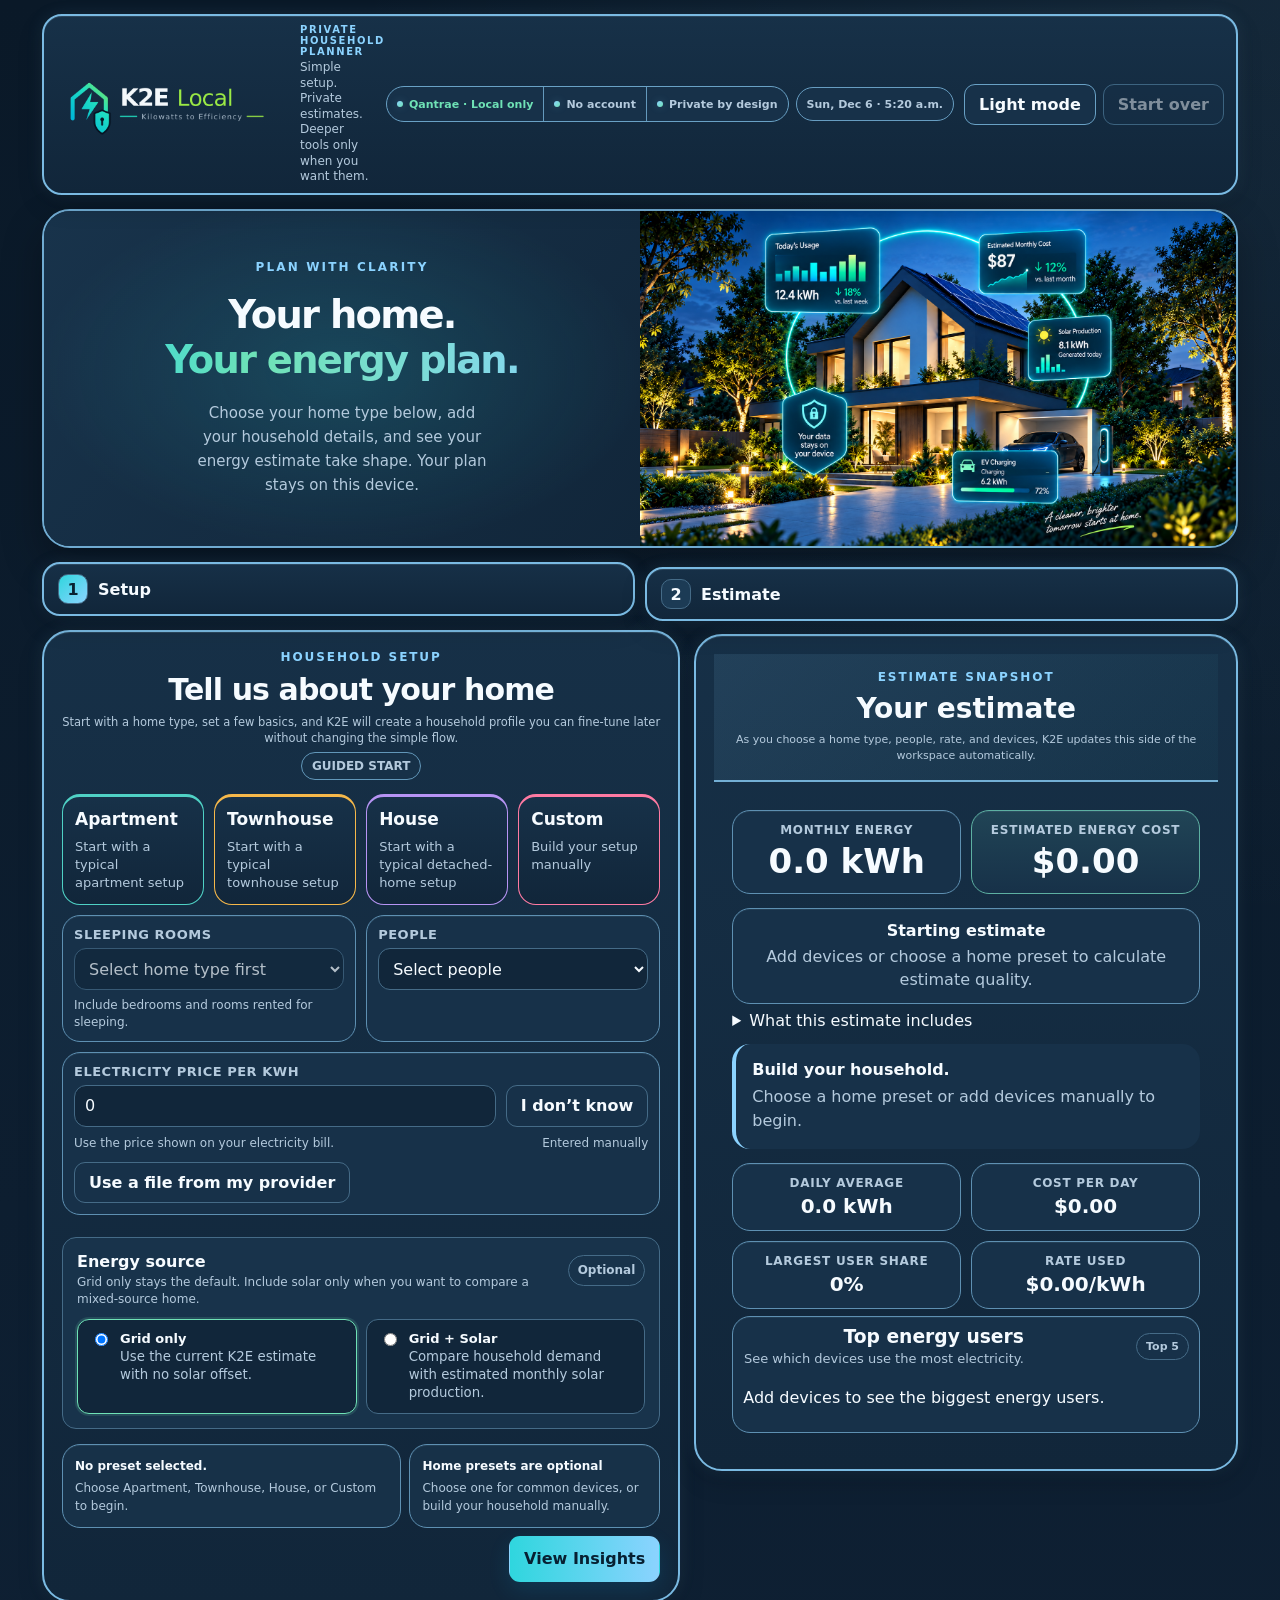
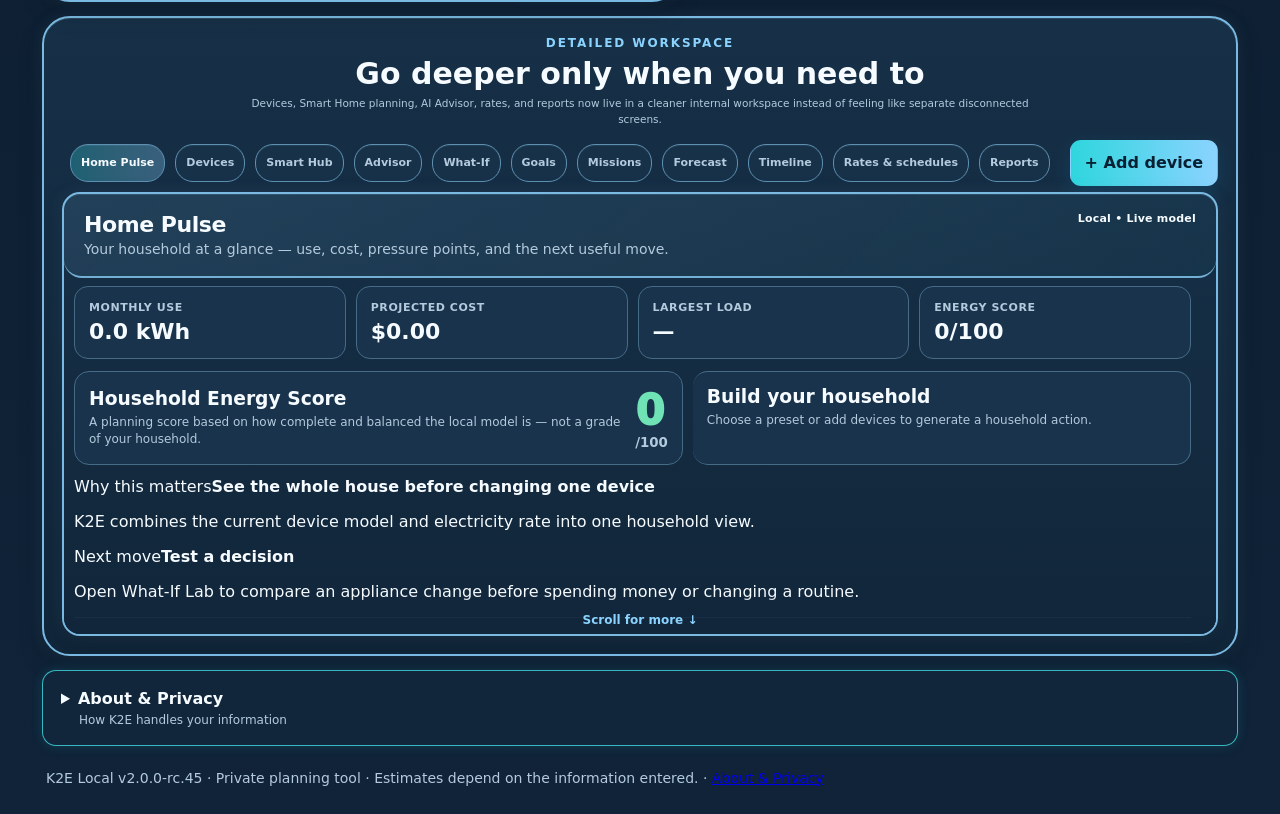
==== commit ed97aaf7: "Center the detailed workspace description" ====
--- a/app.html
+++ b/app.html
@@ -44,7 +44,7 @@
 .insight-hero{padding:16px 18px;border:1px solid color-mix(in srgb,var(--accent) 42%,var(--line));border-radius:20px;background:linear-gradient(180deg,color-mix(in srgb,var(--accent) 8%,var(--panel2)),var(--panel));margin-bottom:14px}.insight-hero span{display:block;color:var(--muted);font-size:12px;font-weight:900;letter-spacing:.08em;text-transform:uppercase}.insight-hero strong{display:block;margin-top:6px;font-size:22px}.insight-hero p{margin:8px 0 0;color:var(--muted);line-height:1.5}
 .savings-card,.simple-chart,.metric,.estimate-quality,.estimate-details,.estimate-facts .estimate-fact,.review-item,.review-devices,.chip,.device-toggle,.feature-option,.advisor-message,.mini,.mode-pill,.advanced-nav button,.table-wrap,.workspace-card,.workspace-card>header{border-radius:18px}.estimate-panel{position:sticky;top:106px;padding:0;overflow:hidden}.estimate-top{text-align:center;padding:20px 22px;border-bottom:1px solid color-mix(in srgb,var(--accent2) 28%,var(--line));background:linear-gradient(180deg,color-mix(in srgb,var(--accent2) 5%,var(--panel2)),transparent)}.estimate-top h2{margin:0;font-size:30px}.estimate-top p{margin:7px 0 0;color:var(--muted);line-height:1.45}.estimate-body{padding:22px}.estimate-metrics{display:grid;grid-template-columns:repeat(2,minmax(0,1fr));gap:12px;margin-top:10px}.metric{padding:16px;border:1px solid var(--line);background:color-mix(in srgb,var(--panel2) 86%,var(--panel))}.metric span{display:block;color:var(--muted);font-size:12px;font-weight:800;text-transform:uppercase;letter-spacing:.06em}.metric strong{display:block;margin-top:4px;font-size:clamp(30px,3.2vw,42px)}.estimate-quality{margin-top:14px;padding:14px;border:1px solid var(--line);background:color-mix(in srgb,var(--panel2) 86%,var(--panel))}.estimate-quality strong{display:block;margin-bottom:5px}.estimate-quality span{color:var(--muted);line-height:1.45}.insight{margin-top:14px;padding:16px;border-left:4px solid var(--accent2);background:color-mix(in srgb,var(--panel2) 86%,var(--panel));border-radius:18px}.insight strong{display:block;margin-bottom:6px}.insight span{color:var(--muted);line-height:1.5}.estimate-facts{display:grid;grid-template-columns:repeat(2,minmax(0,1fr));gap:10px;margin-top:14px}.estimate-fact{padding:14px;border:1px solid var(--line);background:color-mix(in srgb,var(--panel2) 86%,var(--panel))}.estimate-fact span{display:block;color:var(--muted);font-size:12px;font-weight:800;text-transform:uppercase;letter-spacing:.06em}.estimate-fact strong{display:block;margin-top:4px;font-size:20px}
 .simple-chart{margin-top:14px;padding:16px;border:1px solid var(--line);background:color-mix(in srgb,var(--panel2) 86%,var(--panel))}.simple-chart-head{display:flex;justify-content:space-between;align-items:flex-start;gap:12px}.simple-chart-head h3{margin:0 0 4px}.simple-chart-head p{margin:0;color:var(--muted);font-size:13px}.chart-badge{padding:6px 9px;border:1px solid var(--line);border-radius:999px;color:var(--muted);font-size:11px;font-weight:900;white-space:nowrap}.bar-list{display:grid;gap:10px;margin-top:14px}.bar-row{display:grid;grid-template-columns:minmax(90px,.9fr) 1.6fr auto;gap:10px;align-items:center;font-size:13px}.track{height:10px;background:var(--bg);border-radius:999px;overflow:hidden}.fill{height:100%;border-radius:999px;background:linear-gradient(90deg,var(--accent3),var(--accent2))}
-.workspace-shell{margin-top:18px;padding:20px;overflow:hidden}.workspace-shell .tools-grid{display:block}.workspace-header{display:flex;justify-content:space-between;gap:16px;align-items:flex-start;margin-bottom:16px}.workspace-header h2{margin:0;font-size:clamp(28px,3vw,36px)}.workspace-header p{margin:7px 0 0;color:var(--muted);max-width:820px;line-height:1.5}.workspace-meta{padding:8px 12px;border:1px solid color-mix(in srgb,var(--accent2) 42%,var(--line));border-radius:999px;background:color-mix(in srgb,var(--panel2) 86%,var(--panel));font-size:12px;font-weight:900;color:var(--muted);white-space:nowrap}
+.workspace-shell{margin-top:18px;padding:20px;overflow:hidden}.workspace-shell .tools-grid{display:block}.workspace-header{display:flex;justify-content:space-between;gap:16px;align-items:flex-start;margin-bottom:16px}.workspace-header h2{margin:0;font-size:clamp(28px,3vw,36px)}.workspace-header p{margin:7px auto 0;text-align:center;color:var(--muted);max-width:820px;line-height:1.5}.workspace-meta{padding:8px 12px;border:1px solid color-mix(in srgb,var(--accent2) 42%,var(--line));border-radius:999px;background:color-mix(in srgb,var(--panel2) 86%,var(--panel));font-size:12px;font-weight:900;color:var(--muted);white-space:nowrap}
 .tools-shell{margin-top:0;border:none;background:transparent;padding:0;box-shadow:none}.tools-shell>.panel{padding:0;border:none;background:transparent;box-shadow:none}.tools-nav-panel{position:relative;overflow:visible;padding:0!important}.tools-nav-row{display:grid;grid-template-columns:minmax(0,1fr) auto;gap:12px;align-items:center}.advanced-nav{display:flex;flex-wrap:wrap;gap:10px}.advanced-nav button{padding:11px 14px;border:1px solid var(--line);background:color-mix(in srgb,var(--panel2) 88%,var(--panel));color:var(--muted);font-weight:800}.advanced-nav button.active{background:linear-gradient(90deg,color-mix(in srgb,var(--accent3) 30%,transparent),color-mix(in srgb,var(--accent2) 30%,transparent));color:var(--text);border-color:color-mix(in srgb,var(--accent2) 64%,var(--line));box-shadow:0 0 0 2px color-mix(in srgb,var(--accent2) 12%,transparent)}.add-device-action{min-height:46px;padding:10px 14px;white-space:nowrap}
 .floating-device-picker{position:absolute;top:calc(100% + 12px);right:0;width:min(720px,100%);max-height:420px;overflow:auto;border:1px solid color-mix(in srgb,var(--accent2) 52%,var(--line));border-radius:20px;box-shadow:var(--shadow);background:linear-gradient(180deg,color-mix(in srgb,var(--panel2) 88%,var(--panel)),var(--panel));z-index:30}.device-picker{padding:18px}.picker-grid{display:grid;grid-template-columns:minmax(220px,.85fr) minmax(0,1.15fr);gap:12px;align-items:end}.preset-preview{min-height:48px;padding:12px 14px;border:1px solid var(--line);border-radius:14px;background:color-mix(in srgb,var(--panel2) 84%,var(--panel))}
 .adv-section{display:none;margin-top:16px}.adv-section.active{display:block}.workspace-card{border:1px solid color-mix(in srgb,var(--accent2) 30%,var(--line));background:linear-gradient(180deg,color-mix(in srgb,var(--panel2) 74%,var(--panel)),var(--panel));box-shadow:none;overflow:hidden}.workspace-card>header{display:flex;justify-content:space-between;align-items:flex-start;gap:12px;padding:18px 20px;border-bottom:1px solid var(--line);background:color-mix(in srgb,var(--panel2) 88%,var(--panel))}.workspace-card>header h2{margin:0 0 4px;font-size:22px}.workspace-card>header p{margin:0;color:var(--muted);font-size:14px}.scroll-body{padding:18px 20px;max-height:540px;overflow:auto;scrollbar-gutter:stable}.scroll-body.tall{max-height:620px}.table-wrap{overflow:auto;border:1px solid var(--line);background:color-mix(in srgb,var(--panel2) 84%,var(--panel))}table{width:100%;border-collapse:separate;border-spacing:0;min-width:780px}th,td{padding:10px;border-bottom:1px solid var(--line);text-align:left}th{background:color-mix(in srgb,var(--panel2) 92%,var(--panel));position:sticky;top:0;z-index:4}.device-empty-cell{padding:26px!important}.device-empty-cell strong{display:block}.device-empty-cell span{display:block;margin-top:6px;color:var(--muted)}
@@ -676,6 +676,11 @@
 </style>
 <style>
 .screen[data-screen="2"] .always-devices {
+  box-sizing: border-box;
+  block-size: 15rem;
+  min-inline-size: 0;
+  display: flex;
+  flex-direction: column;
   margin-top: 10px;
   padding: 10px 14px;
   border: 1px solid var(--insight-border-color);
@@ -683,7 +688,8 @@
 }
 .always-devices h3, .always-devices p { margin: 0; }
 .always-devices p { color: var(--muted); font-size: .85rem; }
-.always-devices-scroll { max-height: 12rem; overflow: auto; margin: 6px 0; }
+#alwaysDevicesDetails:not([hidden]) { display: flex; flex-direction: column; flex: 1; min-height: 0; }
+.always-devices-scroll { flex: 1; min-height: 0; overflow: auto; scrollbar-gutter: stable; margin: 6px 0; }
 .always-devices table { width: 100%; min-width: 0; table-layout: fixed; }
 .always-devices col:last-child { width: min(8rem, 45%); }
 .always-devices :is(th, td) { padding: 6px; text-align: left; overflow-wrap: anywhere; }
@@ -781,7 +787,7 @@
       </section>
       <section class="always-devices" aria-labelledby="alwaysDevicesTitle">
         <h3 id="alwaysDevicesTitle">Always-on devices</h3>
-        <p id="alwaysDevicesEmpty">Devices set to run 24 hours a day will appear here.</p>
+        <p id="alwaysDevicesEmpty">Add a fridge, freezer, router, or camera from the device presets, or set a device to 24 hours a day. It will appear here automatically.</p>
         <div id="alwaysDevicesDetails" hidden>
           <p id="alwaysDevicesRate"></p>
           <div class="always-devices-scroll" role="region" aria-label="Annual costs by device" tabindex="0">
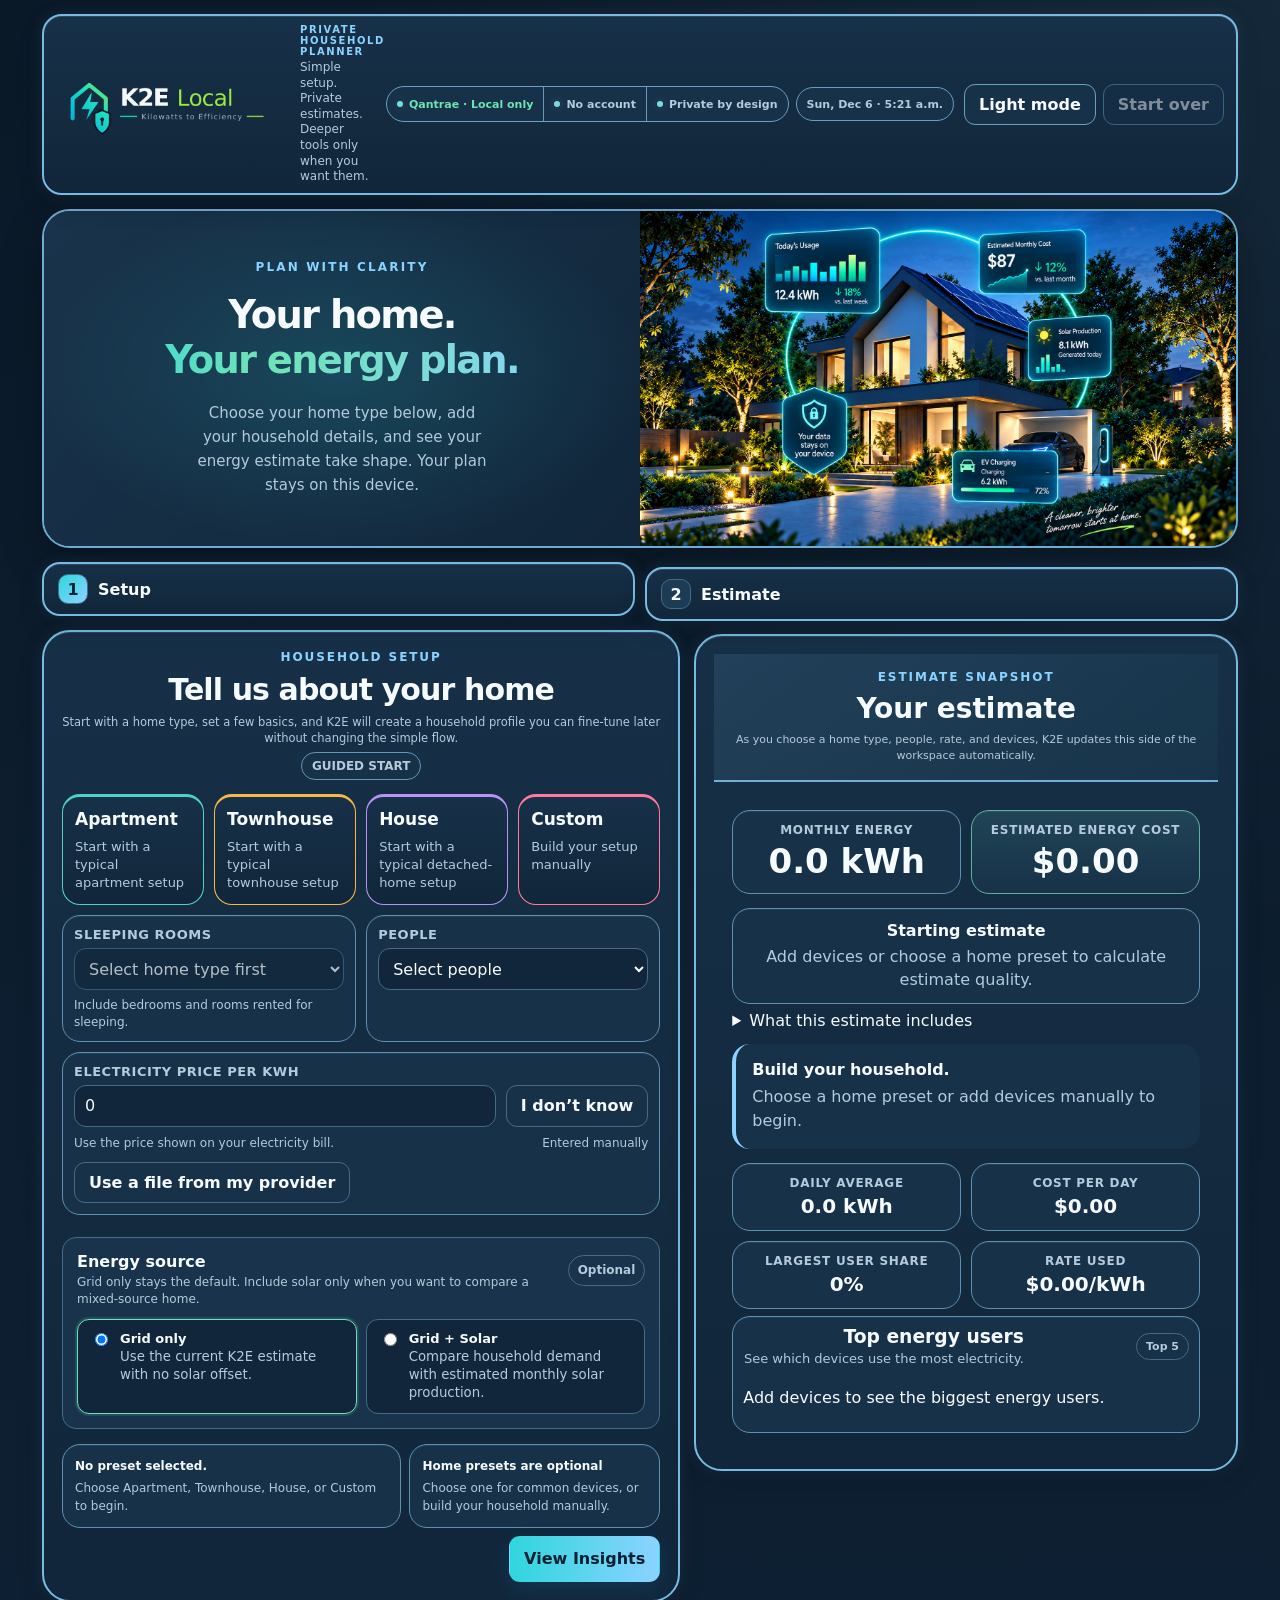
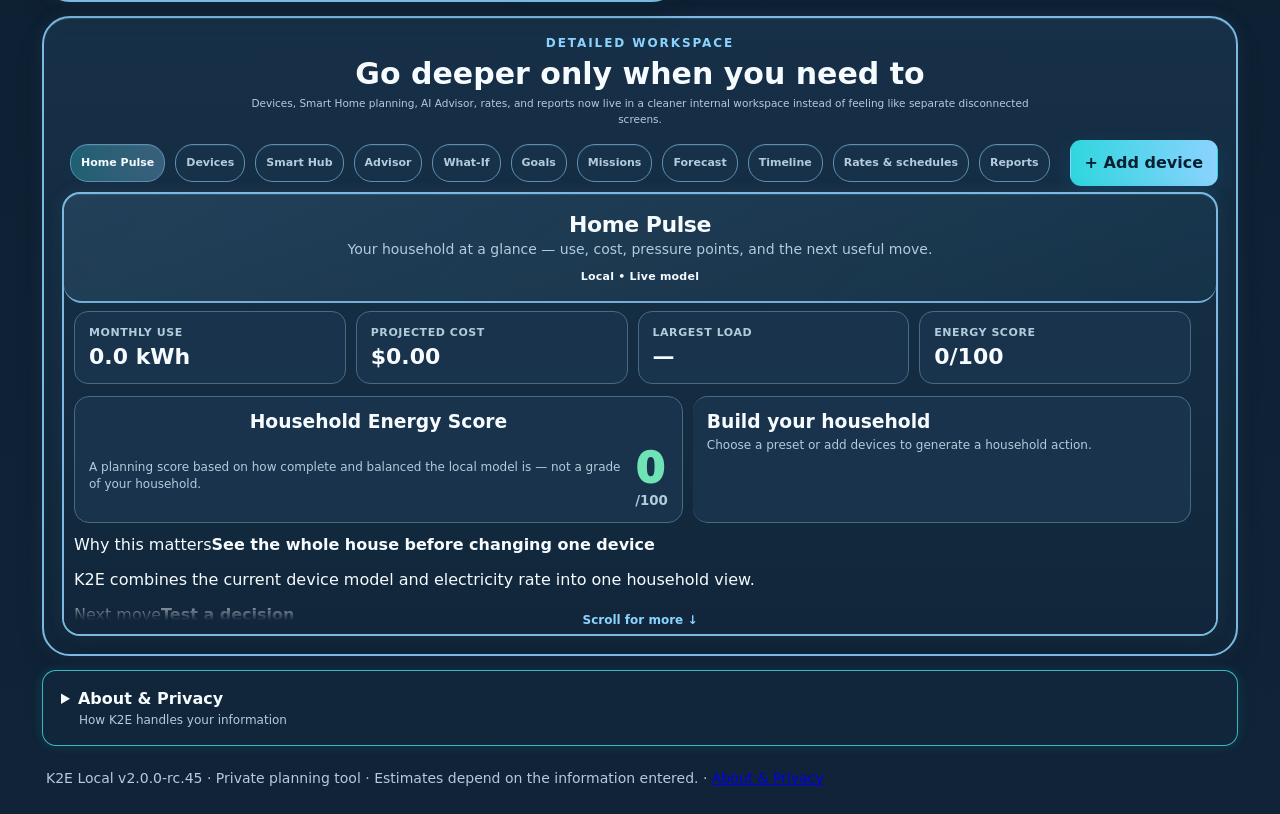
==== commit 3e8b2d77: "Center Home Pulse and energy score headings" ====
--- a/app.html
+++ b/app.html
@@ -699,6 +699,25 @@
 .always-devices thead th { top: 0; border-bottom: 1px solid var(--insight-border-color); }
 .always-devices tfoot :is(th, td) { bottom: 0; border-top: 1px solid var(--insight-border-color); font-weight: bold; }
 </style>
+<style>
+[data-adv-section="pulse"] > .workspace-card > header {
+  flex-direction: column;
+  align-items: center;
+  text-align: center;
+}
+[data-adv-section="pulse"] .pulse-score {
+  display: grid;
+  grid-template-columns: minmax(0, 1fr) auto;
+}
+[data-adv-section="pulse"] .pulse-score > div:first-child {
+  display: contents;
+}
+[data-adv-section="pulse"] .pulse-score h3 {
+  grid-column: 1 / -1;
+  margin-bottom: 0;
+  text-align: center;
+}
+</style>
 </head>
 <body>
 <div class="app" id="app">
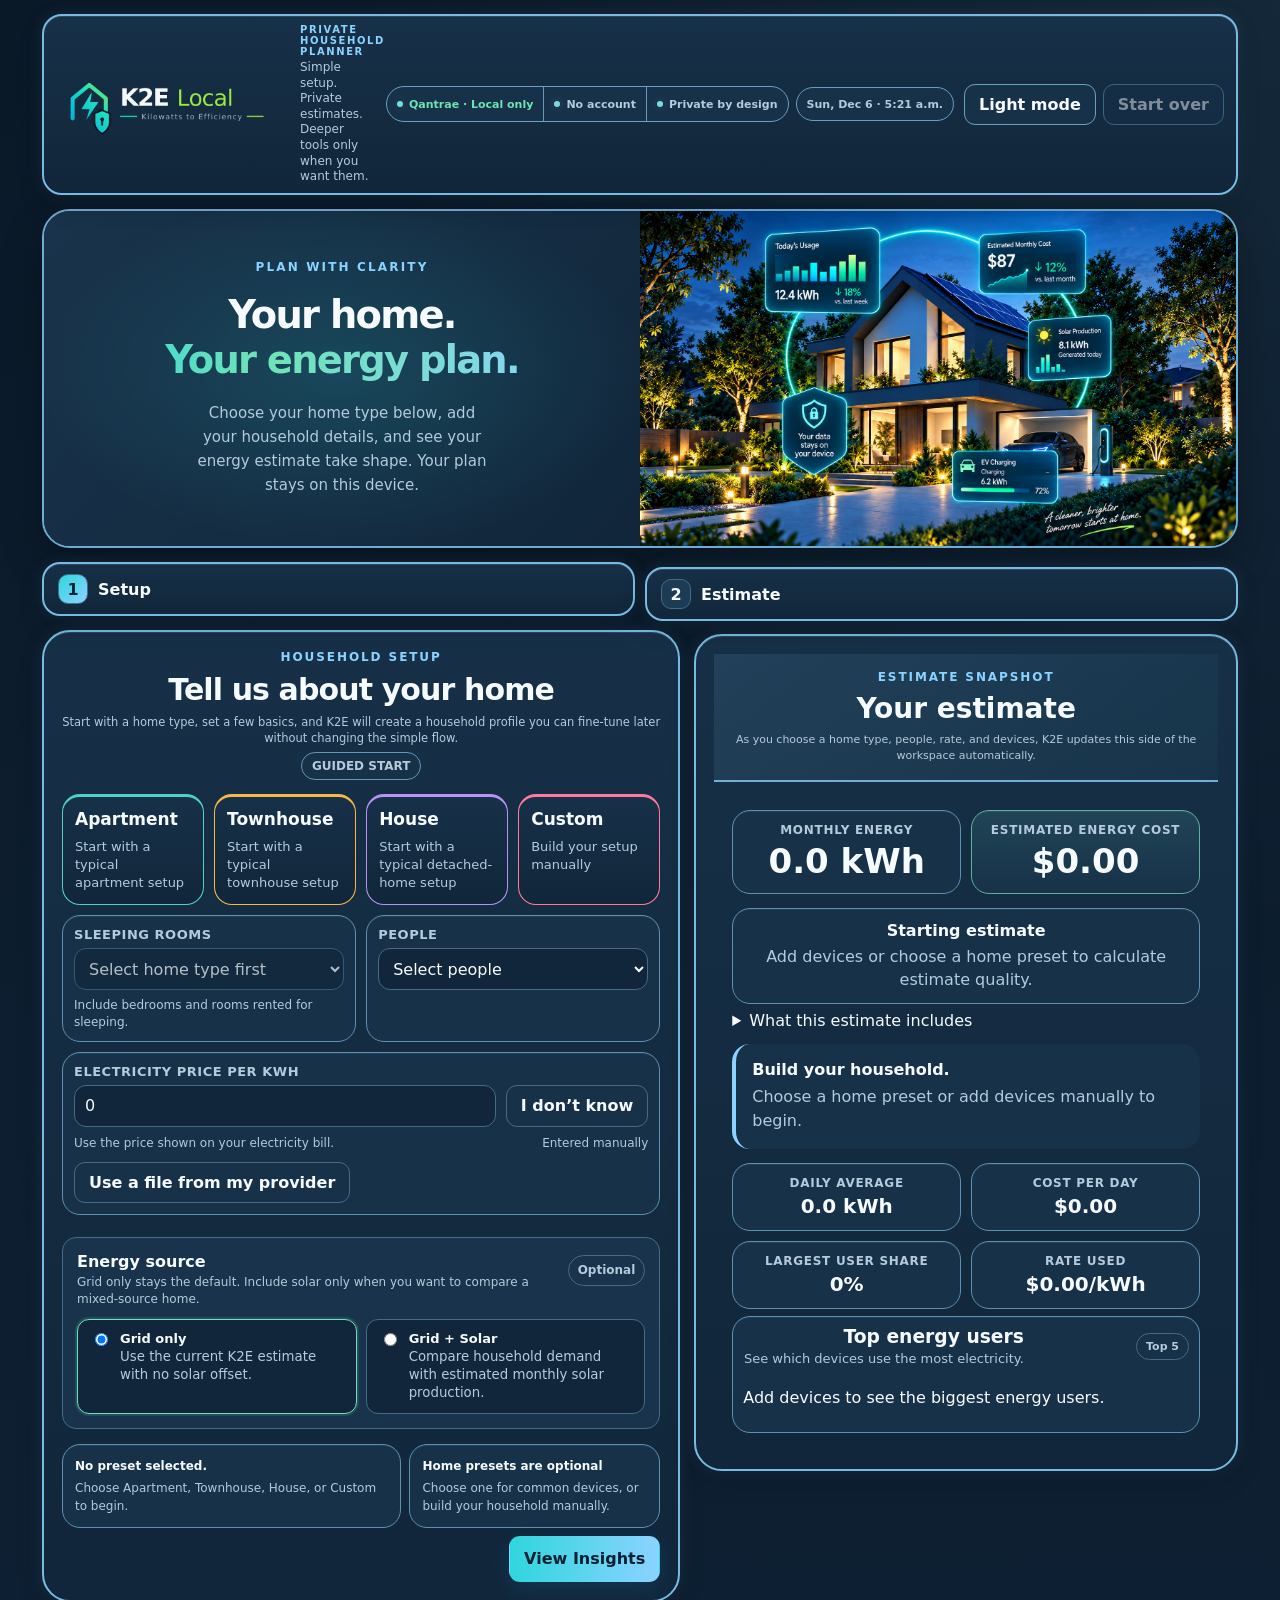
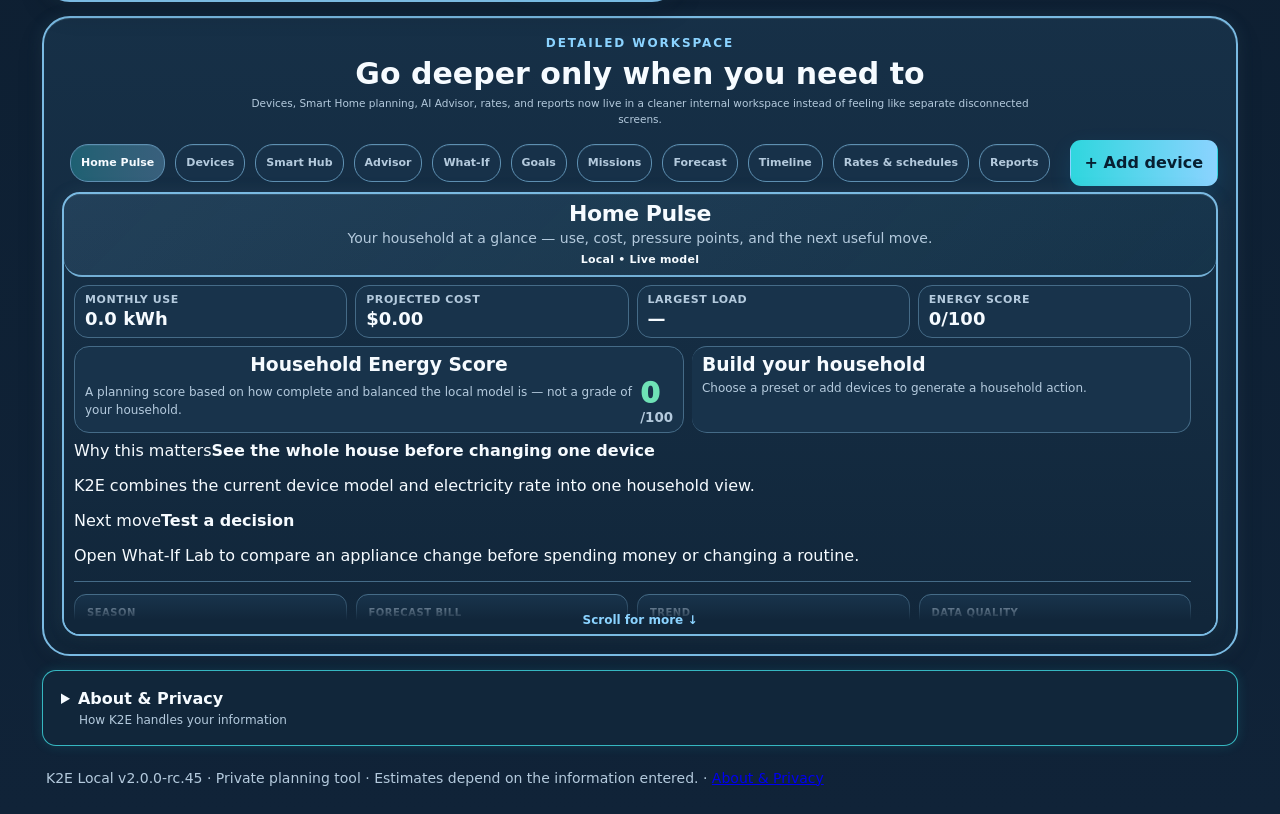
==== commit fc12ccc0: "Compact the Home Pulse summary cards" ====
--- a/app.html
+++ b/app.html
@@ -40,11 +40,11 @@
 .surface-card{padding:22px}.section-kicker{display:block;color:var(--accent2);font-size:12px;font-weight:900;letter-spacing:.16em;text-transform:uppercase;margin-bottom:8px}.section-head{display:flex;align-items:flex-start;justify-content:space-between;gap:16px;margin-bottom:18px}.section-head h2{margin:0;font-size:clamp(28px,3vw,38px);letter-spacing:-.03em}.section-head p{margin:7px 0 0;color:var(--muted);max-width:720px;line-height:1.5}.section-badge{padding:8px 12px;border-radius:999px;border:1px solid color-mix(in srgb,var(--accent2) 42%,var(--line));background:color-mix(in srgb,var(--panel2) 84%,var(--panel));color:var(--muted);font-size:12px;font-weight:900;text-transform:uppercase;white-space:nowrap}
 .screen{display:none}.screen.active{display:block}.setup-layout{display:grid;grid-template-columns:minmax(0,1fr);gap:16px}.choice-grid{display:grid;grid-template-columns:repeat(4,minmax(0,1fr));gap:12px}.choice{border:1px solid var(--line);background:linear-gradient(180deg,color-mix(in srgb,var(--panel2) 84%,var(--panel)),var(--panel));border-radius:18px;padding:18px;text-align:left;color:var(--text);min-height:118px;display:flex;flex-direction:column;justify-content:space-between;transition:border-color .15s ease,transform .15s ease,box-shadow .15s ease}.choice:hover{transform:translateY(-1px);border-color:color-mix(in srgb,var(--accent2) 52%,var(--line))}.choice strong{display:block;font-size:19px}.choice span{display:block;color:var(--muted);margin-top:8px;line-height:1.4}.choice.selected{border-color:color-mix(in srgb,var(--accent2) 72%,var(--line));box-shadow:0 0 0 2px color-mix(in srgb,var(--accent2) 12%,transparent);background:linear-gradient(180deg,color-mix(in srgb,var(--accent2) 8%,var(--panel2)),var(--panel))}
 .form-cluster{display:grid;grid-template-columns:repeat(2,minmax(0,1fr));gap:14px;margin-top:2px}.field{padding:14px;border:1px solid var(--line);border-radius:18px;background:color-mix(in srgb,var(--panel2) 86%,var(--panel))}.field label{display:block;font-size:13px;font-weight:900;letter-spacing:.04em;text-transform:uppercase;margin-bottom:8px;color:var(--muted)}.field input,.field select{width:100%;min-height:48px;border:1px solid var(--line);border-radius:12px;background:var(--panel);color:var(--text);padding:11px 12px}.rate-field{grid-column:1/-1}.rate-row{display:flex;gap:10px;align-items:stretch}.rate-row input{flex:1}.rate-meta{display:flex;justify-content:space-between;gap:12px;align-items:flex-start;margin-top:8px;flex-wrap:wrap}.rate-meta .help,.rate-source{margin:0;color:var(--muted);font-size:12px;line-height:1.45}.rate-tools{margin-top:10px}.utility-import,.import-summary{margin-top:12px;padding:14px;border:1px solid var(--line);border-radius:16px;background:color-mix(in srgb,var(--panel) 52%,transparent)}
-.setup-summary-grid{display:grid;grid-template-columns:1.15fr .85fr;gap:14px;margin-top:14px}.home-summary,.preset-note{margin:0;padding:16px;border:1px solid var(--line);border-radius:18px;background:color-mix(in srgb,var(--panel2) 84%,var(--panel));color:var(--muted);line-height:1.5}.home-summary strong,.preset-note strong{display:block;color:var(--text);margin-bottom:4px}.actions{display:flex;gap:10px;justify-content:space-between;flex-wrap:wrap;margin-top:18px}.actions button{min-height:48px}
+.setup-summary-grid[hidden]{display:none}.setup-summary-grid{display:grid;grid-template-columns:1.15fr .85fr;gap:14px;margin-top:14px}.home-summary,.preset-note{margin:0;padding:16px;border:1px solid var(--line);border-radius:18px;background:color-mix(in srgb,var(--panel2) 84%,var(--panel));color:var(--muted);line-height:1.5}.home-summary strong,.preset-note strong{display:block;color:var(--text);margin-bottom:4px}.actions{display:flex;gap:10px;justify-content:space-between;flex-wrap:wrap;margin-top:18px}.actions button{min-height:48px}
 .insight-hero{padding:16px 18px;border:1px solid color-mix(in srgb,var(--accent) 42%,var(--line));border-radius:20px;background:linear-gradient(180deg,color-mix(in srgb,var(--accent) 8%,var(--panel2)),var(--panel));margin-bottom:14px}.insight-hero span{display:block;color:var(--muted);font-size:12px;font-weight:900;letter-spacing:.08em;text-transform:uppercase}.insight-hero strong{display:block;margin-top:6px;font-size:22px}.insight-hero p{margin:8px 0 0;color:var(--muted);line-height:1.5}
 .savings-card,.simple-chart,.metric,.estimate-quality,.estimate-details,.estimate-facts .estimate-fact,.review-item,.review-devices,.chip,.device-toggle,.feature-option,.advisor-message,.mini,.mode-pill,.advanced-nav button,.table-wrap,.workspace-card,.workspace-card>header{border-radius:18px}.estimate-panel{position:sticky;top:106px;padding:0;overflow:hidden}.estimate-top{text-align:center;padding:20px 22px;border-bottom:1px solid color-mix(in srgb,var(--accent2) 28%,var(--line));background:linear-gradient(180deg,color-mix(in srgb,var(--accent2) 5%,var(--panel2)),transparent)}.estimate-top h2{margin:0;font-size:30px}.estimate-top p{margin:7px 0 0;color:var(--muted);line-height:1.45}.estimate-body{padding:22px}.estimate-metrics{display:grid;grid-template-columns:repeat(2,minmax(0,1fr));gap:12px;margin-top:10px}.metric{padding:16px;border:1px solid var(--line);background:color-mix(in srgb,var(--panel2) 86%,var(--panel))}.metric span{display:block;color:var(--muted);font-size:12px;font-weight:800;text-transform:uppercase;letter-spacing:.06em}.metric strong{display:block;margin-top:4px;font-size:clamp(30px,3.2vw,42px)}.estimate-quality{margin-top:14px;padding:14px;border:1px solid var(--line);background:color-mix(in srgb,var(--panel2) 86%,var(--panel))}.estimate-quality strong{display:block;margin-bottom:5px}.estimate-quality span{color:var(--muted);line-height:1.45}.insight{margin-top:14px;padding:16px;border-left:4px solid var(--accent2);background:color-mix(in srgb,var(--panel2) 86%,var(--panel));border-radius:18px}.insight strong{display:block;margin-bottom:6px}.insight span{color:var(--muted);line-height:1.5}.estimate-facts{display:grid;grid-template-columns:repeat(2,minmax(0,1fr));gap:10px;margin-top:14px}.estimate-fact{padding:14px;border:1px solid var(--line);background:color-mix(in srgb,var(--panel2) 86%,var(--panel))}.estimate-fact span{display:block;color:var(--muted);font-size:12px;font-weight:800;text-transform:uppercase;letter-spacing:.06em}.estimate-fact strong{display:block;margin-top:4px;font-size:20px}
 .simple-chart{margin-top:14px;padding:16px;border:1px solid var(--line);background:color-mix(in srgb,var(--panel2) 86%,var(--panel))}.simple-chart-head{display:flex;justify-content:space-between;align-items:flex-start;gap:12px}.simple-chart-head h3{margin:0 0 4px}.simple-chart-head p{margin:0;color:var(--muted);font-size:13px}.chart-badge{padding:6px 9px;border:1px solid var(--line);border-radius:999px;color:var(--muted);font-size:11px;font-weight:900;white-space:nowrap}.bar-list{display:grid;gap:10px;margin-top:14px}.bar-row{display:grid;grid-template-columns:minmax(90px,.9fr) 1.6fr auto;gap:10px;align-items:center;font-size:13px}.track{height:10px;background:var(--bg);border-radius:999px;overflow:hidden}.fill{height:100%;border-radius:999px;background:linear-gradient(90deg,var(--accent3),var(--accent2))}
-.workspace-shell{margin-top:18px;padding:20px;overflow:hidden}.workspace-shell .tools-grid{display:block}.workspace-header{display:flex;justify-content:space-between;gap:16px;align-items:flex-start;margin-bottom:16px}.workspace-header h2{margin:0;font-size:clamp(28px,3vw,36px)}.workspace-header p{margin:7px auto 0;text-align:center;color:var(--muted);max-width:820px;line-height:1.5}.workspace-meta{padding:8px 12px;border:1px solid color-mix(in srgb,var(--accent2) 42%,var(--line));border-radius:999px;background:color-mix(in srgb,var(--panel2) 86%,var(--panel));font-size:12px;font-weight:900;color:var(--muted);white-space:nowrap}
+.workspace-shell{margin-top:18px;padding:20px;overflow:hidden}.workspace-shell .tools-grid{display:block}.workspace-header{display:flex;justify-content:space-between;gap:16px;align-items:flex-start;margin-bottom:16px}.workspace-header h2 a{color:inherit;text-decoration:none}.workspace-header h2 a:is(:hover,:focus-visible){text-decoration:underline}.workspace-header h2{margin:0;font-size:clamp(28px,3vw,36px)}.workspace-header p{margin:7px auto 0;text-align:center;color:var(--muted);max-width:820px;line-height:1.5}.workspace-meta{padding:8px 12px;border:1px solid color-mix(in srgb,var(--accent2) 42%,var(--line));border-radius:999px;background:color-mix(in srgb,var(--panel2) 86%,var(--panel));font-size:12px;font-weight:900;color:var(--muted);white-space:nowrap}
 .tools-shell{margin-top:0;border:none;background:transparent;padding:0;box-shadow:none}.tools-shell>.panel{padding:0;border:none;background:transparent;box-shadow:none}.tools-nav-panel{position:relative;overflow:visible;padding:0!important}.tools-nav-row{display:grid;grid-template-columns:minmax(0,1fr) auto;gap:12px;align-items:center}.advanced-nav{display:flex;flex-wrap:wrap;gap:10px}.advanced-nav button{padding:11px 14px;border:1px solid var(--line);background:color-mix(in srgb,var(--panel2) 88%,var(--panel));color:var(--muted);font-weight:800}.advanced-nav button.active{background:linear-gradient(90deg,color-mix(in srgb,var(--accent3) 30%,transparent),color-mix(in srgb,var(--accent2) 30%,transparent));color:var(--text);border-color:color-mix(in srgb,var(--accent2) 64%,var(--line));box-shadow:0 0 0 2px color-mix(in srgb,var(--accent2) 12%,transparent)}.add-device-action{min-height:46px;padding:10px 14px;white-space:nowrap}
 .floating-device-picker{position:absolute;top:calc(100% + 12px);right:0;width:min(720px,100%);max-height:420px;overflow:auto;border:1px solid color-mix(in srgb,var(--accent2) 52%,var(--line));border-radius:20px;box-shadow:var(--shadow);background:linear-gradient(180deg,color-mix(in srgb,var(--panel2) 88%,var(--panel)),var(--panel));z-index:30}.device-picker{padding:18px}.picker-grid{display:grid;grid-template-columns:minmax(220px,.85fr) minmax(0,1.15fr);gap:12px;align-items:end}.preset-preview{min-height:48px;padding:12px 14px;border:1px solid var(--line);border-radius:14px;background:color-mix(in srgb,var(--panel2) 84%,var(--panel))}
 .adv-section{display:none;margin-top:16px}.adv-section.active{display:block}.workspace-card{border:1px solid color-mix(in srgb,var(--accent2) 30%,var(--line));background:linear-gradient(180deg,color-mix(in srgb,var(--panel2) 74%,var(--panel)),var(--panel));box-shadow:none;overflow:hidden}.workspace-card>header{display:flex;justify-content:space-between;align-items:flex-start;gap:12px;padding:18px 20px;border-bottom:1px solid var(--line);background:color-mix(in srgb,var(--panel2) 88%,var(--panel))}.workspace-card>header h2{margin:0 0 4px;font-size:22px}.workspace-card>header p{margin:0;color:var(--muted);font-size:14px}.scroll-body{padding:18px 20px;max-height:540px;overflow:auto;scrollbar-gutter:stable}.scroll-body.tall{max-height:620px}.table-wrap{overflow:auto;border:1px solid var(--line);background:color-mix(in srgb,var(--panel2) 84%,var(--panel))}table{width:100%;border-collapse:separate;border-spacing:0;min-width:780px}th,td{padding:10px;border-bottom:1px solid var(--line);text-align:left}th{background:color-mix(in srgb,var(--panel2) 92%,var(--panel));position:sticky;top:0;z-index:4}.device-empty-cell{padding:26px!important}.device-empty-cell strong{display:block}.device-empty-cell span{display:block;margin-top:6px;color:var(--muted)}
@@ -675,7 +675,9 @@
 }
 </style>
 <style>
-.screen[data-screen="2"] .always-devices {
+.setup-panel .always-devices:not([hidden]) {
+  --insight-border-color: color-mix(in srgb, var(--household-accent) 72%, var(--line));
+  text-align: center;
   box-sizing: border-box;
   block-size: 15rem;
   min-inline-size: 0;
@@ -716,6 +718,37 @@
   grid-column: 1 / -1;
   margin-bottom: 0;
   text-align: center;
+}
+
+[data-adv-section="pulse"] > .workspace-card > header {
+  padding-block: 7px;
+  gap: 4px;
+}
+[data-adv-section="pulse"] > .workspace-card > header p {
+  margin-block: 2px 0;
+}
+[data-adv-section="pulse"] > .workspace-card > header .mode-pill {
+  padding-block: 2px;
+}
+[data-adv-section="pulse"] :is(.evolution-grid, .pulse-hero) {
+  gap: 8px;
+  margin-bottom: 8px;
+}
+[data-adv-section="pulse"] :is(.evolution-metric, .pulse-hero > .pulse-card) {
+  min-height: 0;
+  padding: 7px 10px;
+}
+[data-adv-section="pulse"] .evolution-metric strong {
+  margin-top: 2px;
+  font-size: 1.125rem;
+  line-height: 1.2;
+}
+[data-adv-section="pulse"] .pulse-score {
+  gap: 4px 8px;
+}
+[data-adv-section="pulse"] .pulse-score-number {
+  font-size: 1.75rem;
+  line-height: 1.1;
 }
 </style>
 </head>
@@ -777,7 +810,7 @@
           <div class="field"><label for="people">People</label><select id="people"><option value="0" selected>Select people</option><option value="1">1</option><option value="2">2</option><option value="3">3</option><option value="4">4</option><option value="5">5</option><option value="6">6</option></select></div>
           <div class="field rate-field"><label for="rate">Electricity price per kWh</label><div class="rate-row"><input id="rate" type="number" min="0" step="0.01" value="0.00" aria-describedby="rateHelp rateSource"><button class="ghost" id="unknownRate" type="button">I don’t know</button></div><div class="rate-meta"><small id="rateHelp" class="help" style="display:block;margin:0">Use the price shown on your electricity bill.</small><span class="rate-source" id="rateSource">Entered manually</span></div><div class="rate-tools"><button class="ghost" id="importUtilityBtn" type="button" aria-expanded="false" aria-controls="utilityImport">Use a file from my provider</button></div><div class="import-summary" id="importSummary" hidden><strong id="importSummaryTitle">Utility rate imported</strong><span id="importSummaryText"></span><div class="summary-actions"><button class="ghost" id="replaceUtility" type="button">Replace file</button><button class="ghost" id="clearUtility" type="button">Clear imported rate</button></div></div><div class="utility-import" id="utilityImport" hidden><strong>Find your rate using a provider file</strong><ol class="utility-file-steps"><li>Open your electricity provider’s website and sign in there.</li><li>Look for a billing or usage download. Choose XML, CSV or JSON for one billing period.</li><li>Choose that file below. Review the rate K2E finds, then select <b>Use this rate</b>.</li></ol><p>PDF bills and photos do not work here. Your provider may not offer a supported file—if not, enter the price per kWh from your bill (18 cents = 0.18 dollars), or use <b>I don’t know</b> for a typical planning estimate.</p><p>Your file is read on this device, not uploaded. Maximum file size: 5 MB. Your current rate stays unchanged until you confirm.</p><input id="utilityFile" type="file" accept=".xml,.csv,.json,text/xml,text/csv,application/json" aria-describedby="importStatus"><div class="import-status" id="importStatus" role="status" aria-live="polite">No file selected.</div><div class="utility-rate-review" id="utilityRateReview" hidden><b>Review before using</b><p id="utilityRateProposal"></p><p id="utilityRateBasis"></p><div class="summary-actions"><button class="primary" id="confirmUtilityRate" type="button">Use this rate</button><button class="ghost" id="cancelUtilityRate" type="button">Cancel — keep my rate</button></div></div></div></div>
         </div>
-        <div class="setup-summary-grid">
+        <div class="setup-summary-grid" id="setupSummaryGrid">
           <div class="home-summary" id="homeSummary"><strong>No preset selected.</strong> Choose a home for a starting profile, or add devices manually to build a custom household.</div>
           <div class="preset-note" id="presetNote"><strong>Home presets are optional</strong><span>Choose one for common devices, or build your household manually.</span></div>
         </div>
@@ -804,7 +837,9 @@
         </div>
         <div class="savings-tips" id="savingTips"></div>
       </section>
-      <section class="always-devices" aria-labelledby="alwaysDevicesTitle">
+      <div class="actions"><button class="ghost" data-back="1" type="button">Change home details</button><button class="primary" id="openTools" type="button">Open detailed tools</button></div>
+    </div>
+      <section class="always-devices" id="alwaysDevicesCard" hidden aria-labelledby="alwaysDevicesTitle">
         <h3 id="alwaysDevicesTitle">Always-on devices</h3>
         <p id="alwaysDevicesEmpty">Add a fridge, freezer, router, or camera from the device presets, or set a device to 24 hours a day. It will appear here automatically.</p>
         <div id="alwaysDevicesDetails" hidden>
@@ -820,8 +855,6 @@
           <p id="alwaysDevicesShare"></p>
         </div>
       </section>
-      <div class="actions"><button class="ghost" data-back="1" type="button">Change home details</button><button class="primary" id="openTools" type="button">Open detailed tools</button></div>
-    </div>
   </section>
 
   <aside class="surface-card results estimate-panel" aria-live="polite">
@@ -859,7 +892,7 @@
   <div class="workspace-header">
     <div>
       <span class="section-kicker">Detailed workspace</span>
-      <h2>Go deeper only when you need to</h2>
+      <h2><a id="workspaceEntry" href="#energyTools">Go deeper only when you need to</a></h2>
       <p>Devices, Smart Home planning, AI Advisor, rates, and reports now live in a cleaner internal workspace instead of feeling like separate disconnected screens.</p>
     </div>
     <div class="workspace-meta">Same K2E logic · redesigned UI</div>
@@ -974,6 +1007,7 @@
 function renderBars(id){const list=sorted(),max=Math.max(1,...list.map(x=>x.kwh)),limit=id==='simpleBars'?5:8;document.getElementById(id).innerHTML=list.length?list.slice(0,limit).map(d=>`<div class="bar-row"><span>${d.name}</span><div class="track" aria-label="${d.name}: ${d.kwh.toFixed(1)} kilowatt-hours"><div class="fill" style="width:${Math.max(3,d.kwh/max*100)}%"></div></div><strong>${d.kwh.toFixed(1)} kWh</strong></div>`).join(''):'<p class="help">Add devices to see the biggest energy users.</p>'}
 function renderCoreSummary(){const kwh=total(),cost=kwh*(Number(state.rate)||0),list=sorted(),days=Math.max(1,Number(state.days)||30);monthlyKwh.textContent=`${kwh.toFixed(1)} kWh`;monthlyCost.textContent=money(cost);dailyUsage.textContent=`${(kwh/days).toFixed(1)} kWh`;dailyCost.textContent=money(cost/days);topShare.textContent=list.length&&kwh?`${Math.round((list[0].kwh/kwh)*100)}%`:'0%';rateDisplay.textContent=`${money(state.rate)}/kWh`;return{kwh,cost,list,days}}
 function renderAlwaysOnDevices(list){
+ document.getElementById('alwaysDevicesCard').hidden=!state.home&&!list.length;
  const devices=list.filter(device=>Number(device.h)===24);
  document.getElementById('alwaysDevicesEmpty').hidden=devices.length>0;
  document.getElementById('alwaysDevicesDetails').hidden=devices.length===0;
@@ -1068,6 +1102,7 @@
  const hasHousehold=!!(state.home||(Array.isArray(state.devices)&&state.devices.length)||state.rateSource==='imported');globalReset.hidden=false;globalReset.disabled=!hasHousehold;globalReset.setAttribute('aria-disabled',String(!hasHousehold));if(!hasHousehold){globalReset.textContent='Start over';globalReset.dataset.confirm='false'}if(resetAll)resetAll.hidden=!hasHousehold;
  document.documentElement.dataset.theme=state.theme;people.value=state.people;rate.value=state.rate;days.value=state.days;peakRate.value=state.peakRate;offPeakRate.value=state.offPeakRate;peakShare.value=state.peakShare;smartThermostat.checked=state.smartThermostat;smartPlugs.checked=state.smartPlugs;smartLights.checked=state.smartLights;rateHelp.textContent=state.rateSource==='imported'?'Review the imported effective rate against your latest bill.':state.rateEstimated?'Using a typical planning rate. Replace it anytime with the rate from your bill.':'Use the price shown on your electricity bill.';rateSource.textContent=state.rateSource==='imported'?'Imported from utility data':state.rateEstimated?'Typical planning rate':'Entered manually';unknownRate.textContent=state.rateEstimated?'Using typical rate':'I don’t know';importSummary.hidden=state.rateSource!=='imported';if(state.rateSource==='imported'){importSummaryText.textContent=`${state.rateImportName||'Utility file'} · ${money(state.rate)}/kWh${state.rateImportMethod?` · ${state.rateImportMethod}`:''}`;}
  const isCustom=state.home==='custom';
+ document.getElementById('setupSummaryGrid').hidden=!!state.home&&!isCustom;
  const maxBeds=state.home?bedroomLimit(state.home):0;
  bedrooms.disabled=!state.home;bedrooms.innerHTML=state.home?'<option value="0">Select sleeping rooms (optional)</option>'+Array.from({length:maxBeds},(_,i)=>`<option value="${i+1}">${i+1} sleeping room${i?'s':''}</option>`).join(''):'<option value="0">Select home type first</option>';
  if(state.home){bedrooms.value=String(state.bedrooms||0)}
@@ -1123,7 +1158,18 @@
 window.addEventListener('load',scheduleScrollCues);
 window.addEventListener('k2e-state-changed',scheduleScrollCues);
 new MutationObserver(scheduleScrollCues).observe(document.querySelector('.workspace-shell'),{subtree:true,childList:true,characterData:true});
-function activateEnergyTool(name){document.querySelectorAll('[data-adv-tab]').forEach(x=>{const active=x.dataset.advTab===name;x.classList.toggle('active',active);x.setAttribute('aria-selected',String(active))});document.querySelectorAll('[data-adv-section]').forEach(x=>x.classList.toggle('active',x.dataset.advSection===name));setSidebarActive(name);scheduleScrollCues()}openTools.addEventListener('click',()=>energyTools.scrollIntoView({behavior:'smooth',block:'start'}));presetNote.addEventListener('click',e=>{if(!e.target.closest('#customAddFirstDevice'))return;activateEnergyTool('devices');energyTools.scrollIntoView({behavior:'smooth',block:'start'});setDevicePicker(true)});document.querySelectorAll('[data-adv-tab]').forEach(btn=>btn.addEventListener('click',()=>{activateEnergyTool(btn.dataset.advTab);setDevicePicker(false)}));document.querySelectorAll('[data-shell-nav]').forEach(btn=>btn.addEventListener('click',()=>{if(btn.dataset.shellNav==='setup')goToSetupStep(1);if(btn.dataset.shellNav==='estimate')goToSetupStep(2)}));document.querySelectorAll('[data-shell-tool]').forEach(btn=>btn.addEventListener('click',()=>{activateEnergyTool(btn.dataset.shellTool);energyTools.scrollIntoView({behavior:'smooth',block:'start'});setDevicePicker(false)}));themeBtn.addEventListener('click',()=>setTheme(state.theme==='dark'?'light':'dark'));unknownRate.addEventListener('click',()=>{state.rate=TYPICAL_RATE;state.rateEstimated=true;state.rateSource='typical';state.rateImportName='';state.rateImportMethod='';state.rateImportDate='';save();render()});
+function activateEnergyTool(name){document.querySelectorAll('[data-adv-tab]').forEach(x=>{const active=x.dataset.advTab===name;x.classList.toggle('active',active);x.setAttribute('aria-selected',String(active))});document.querySelectorAll('[data-adv-section]').forEach(x=>x.classList.toggle('active',x.dataset.advSection===name));setSidebarActive(name);scheduleScrollCues()}function openEnergyWorkspace(){
+ const active=energyTools.querySelector('[data-adv-section].active')?.dataset.advSection;
+ const tab=(active&&energyTools.querySelector(`[data-adv-tab="${active}"]`))
+  ||energyTools.querySelector('[data-adv-tab="pulse"], [data-adv-tab="devices"]');
+ tab?.click();
+ energyTools.scrollIntoView({behavior:'smooth',block:'start'});
+}
+openTools.addEventListener('click',openEnergyWorkspace);
+document.getElementById('workspaceEntry').addEventListener('click',event=>{
+ event.preventDefault();
+ openEnergyWorkspace();
+});presetNote.addEventListener('click',e=>{if(!e.target.closest('#customAddFirstDevice'))return;activateEnergyTool('devices');energyTools.scrollIntoView({behavior:'smooth',block:'start'});setDevicePicker(true)});document.querySelectorAll('[data-adv-tab]').forEach(btn=>btn.addEventListener('click',()=>{activateEnergyTool(btn.dataset.advTab);setDevicePicker(false)}));document.querySelectorAll('[data-shell-nav]').forEach(btn=>btn.addEventListener('click',()=>{if(btn.dataset.shellNav==='setup')goToSetupStep(1);if(btn.dataset.shellNav==='estimate')goToSetupStep(2)}));document.querySelectorAll('[data-shell-tool]').forEach(btn=>btn.addEventListener('click',()=>{activateEnergyTool(btn.dataset.shellTool);energyTools.scrollIntoView({behavior:'smooth',block:'start'});setDevicePicker(false)}));themeBtn.addEventListener('click',()=>setTheme(state.theme==='dark'?'light':'dark'));unknownRate.addEventListener('click',()=>{state.rate=TYPICAL_RATE;state.rateEstimated=true;state.rateSource='typical';state.rateImportName='';state.rateImportMethod='';state.rateImportDate='';save();render()});
 
 function numbersFromText(text){return (text.match(/-?\d+(?:[.,]\d+)?/g)||[]).map(x=>Number(x.replace(',','.'))).filter(Number.isFinite)}
 function findNamedNumber(text,names){for(const name of names){const re=new RegExp(`${name}[^0-9-]{0,40}(-?\\d+(?:[.,]\\d+)?)`,'i'),m=text.match(re);if(m)return Number(m[1].replace(',','.'))}return null}
@@ -1245,7 +1291,7 @@
  globalReset.textContent='Start over';if(resetAll)resetAll.textContent='Start over';
  render();
  setStep(1);
- activateEnergyTool('devices');
+ activateEnergyTool(document.querySelector('[data-adv-tab="pulse"]')?'pulse':'devices');
  document.querySelector('.setup-panel')?.scrollIntoView({block:'start'});
  window.dispatchEvent(new Event('k2e-reset'));
 }
